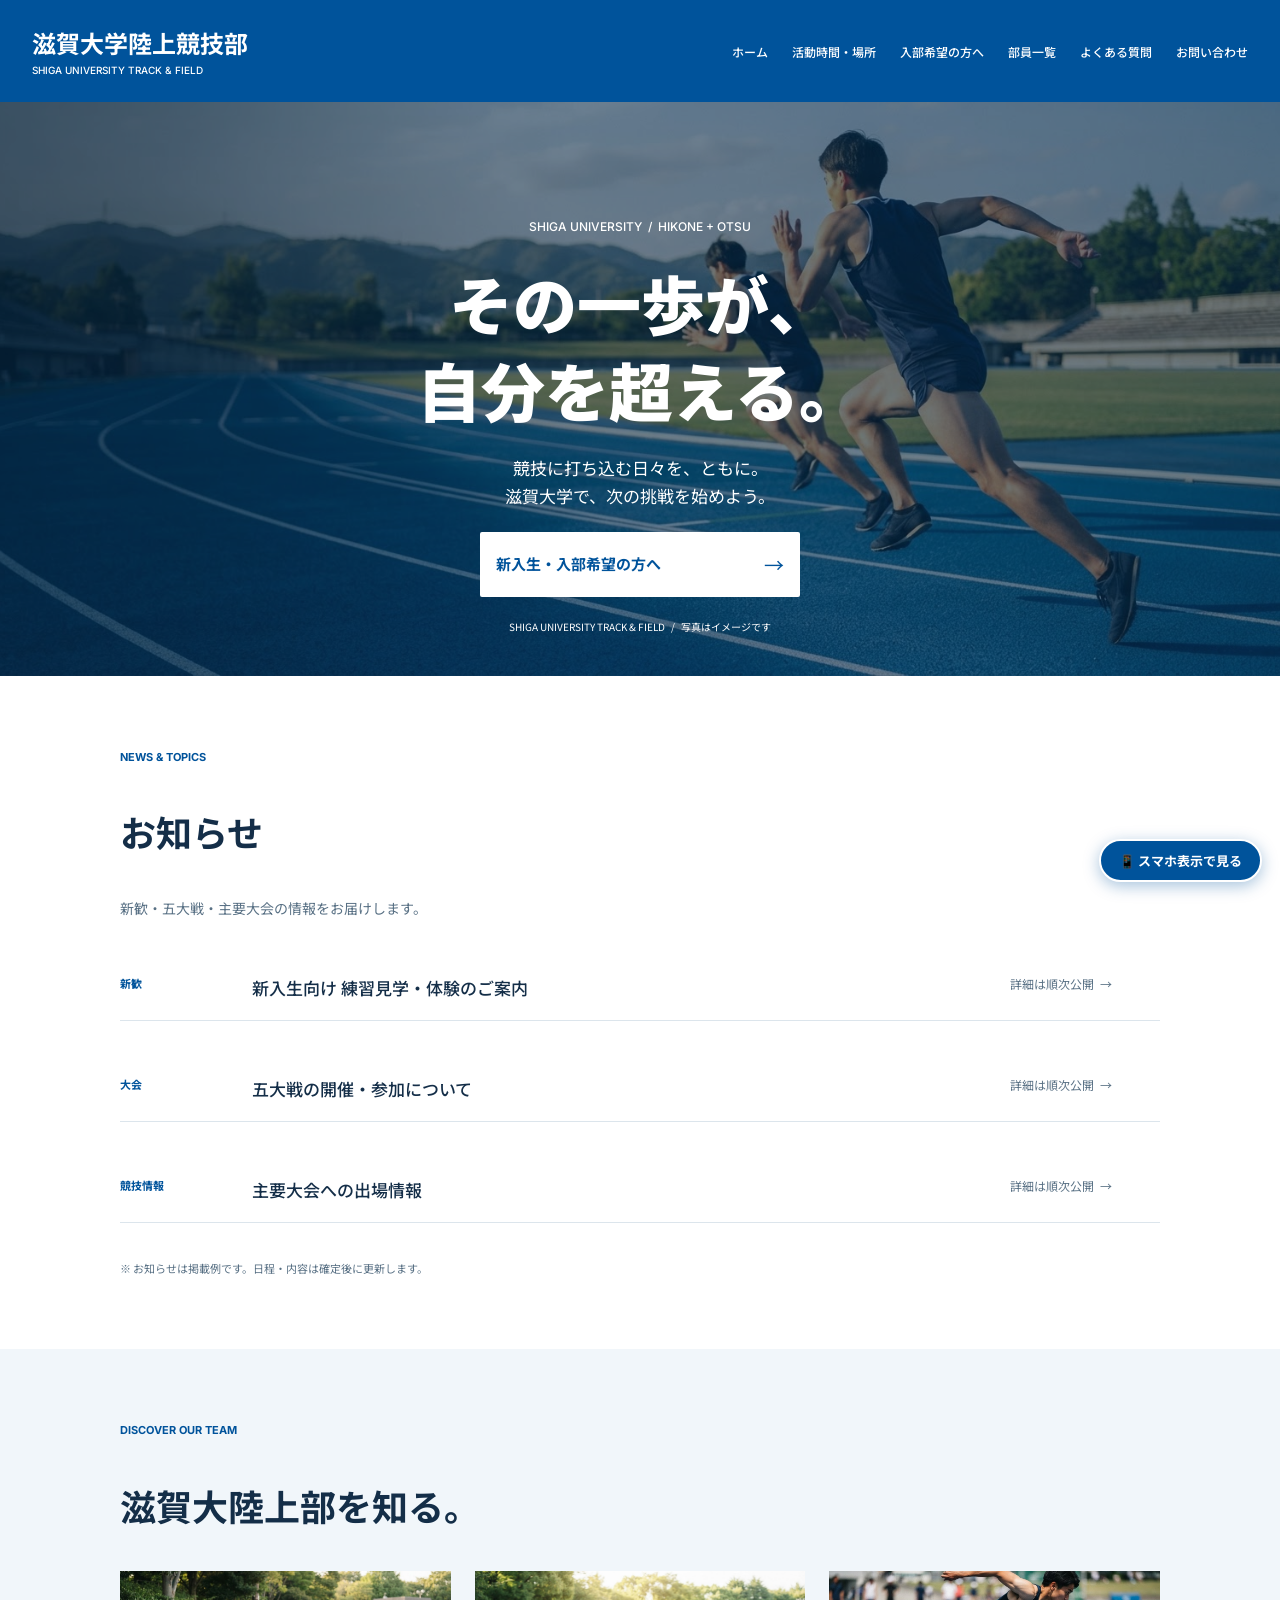
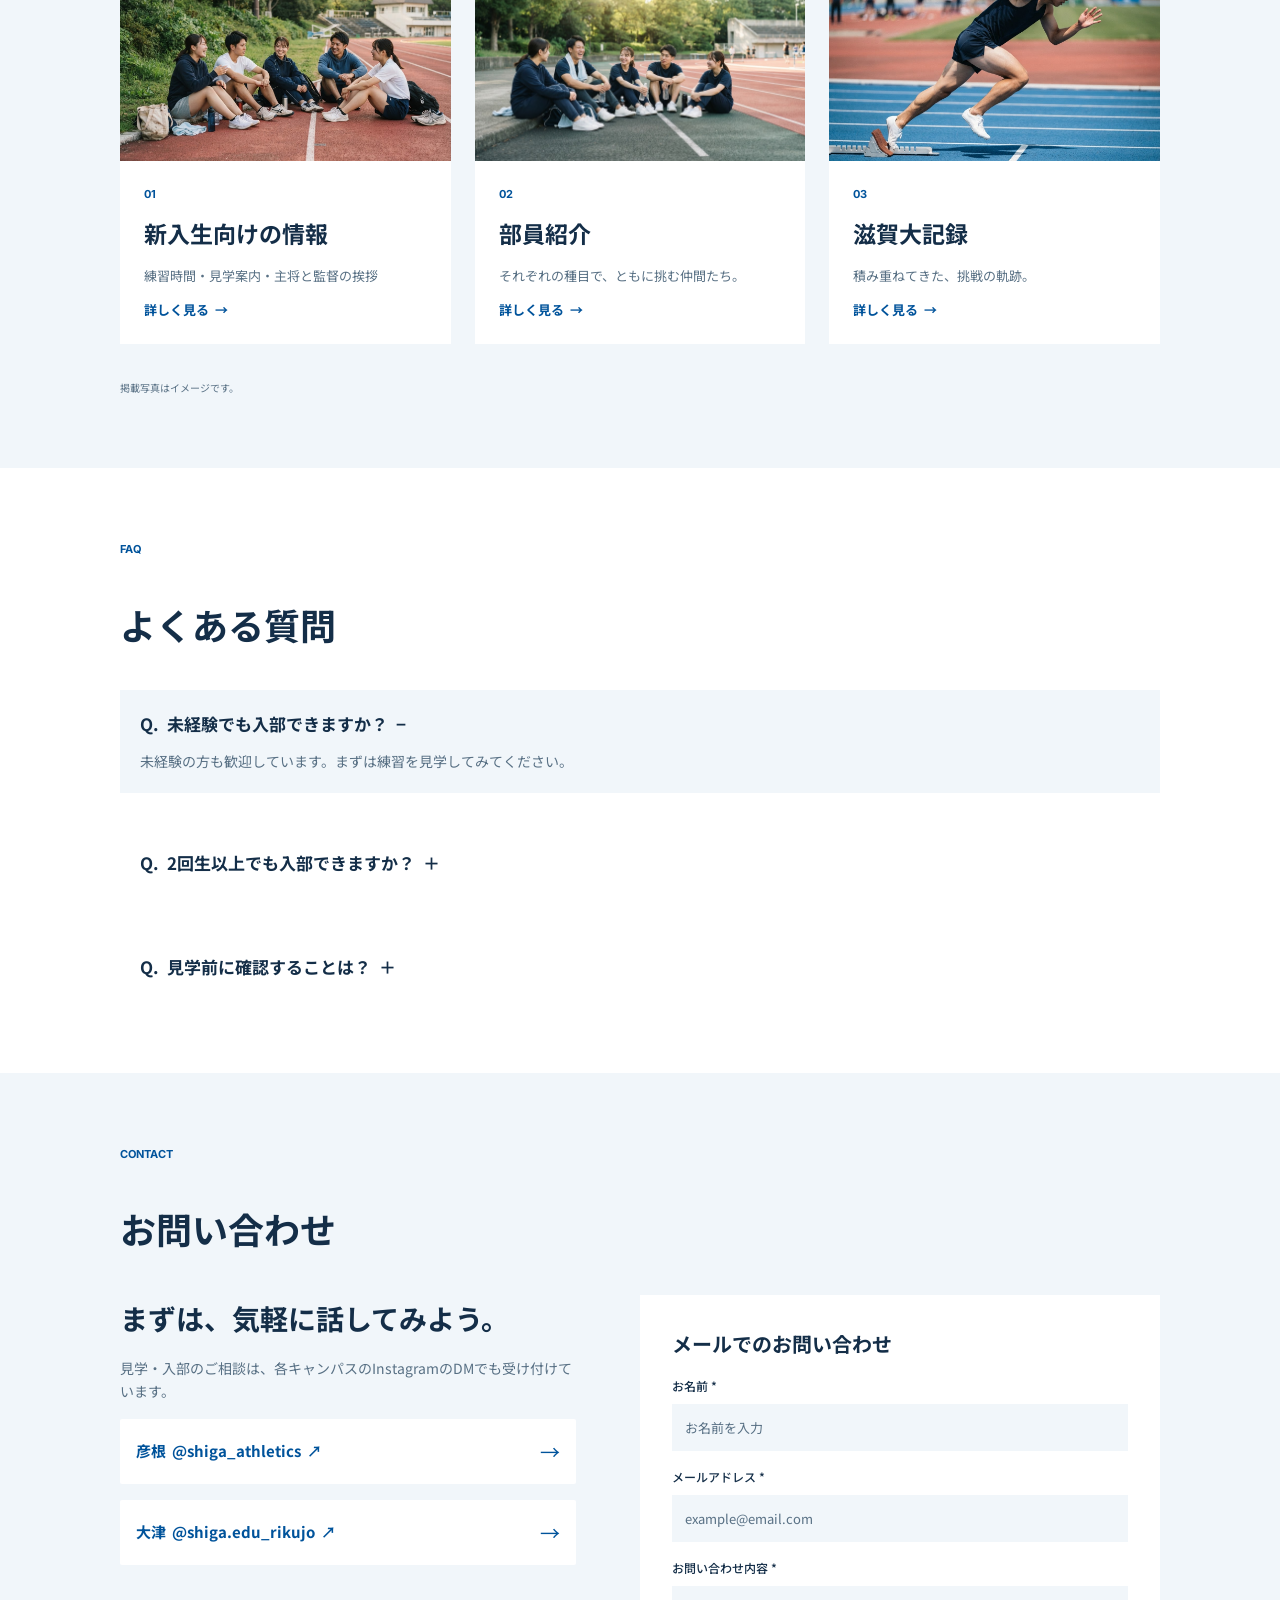
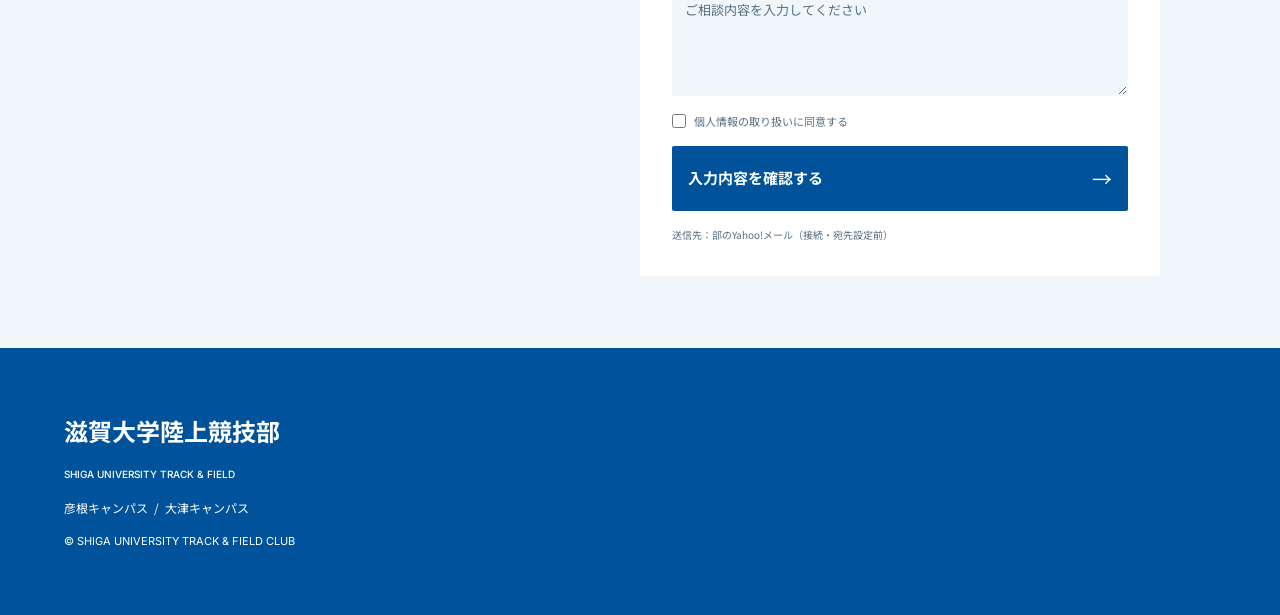
==== index.html @ d7182ad7 "feat: 滋賀大学陸上競技部 Webサイト初期構築・Figmaトップページ実装" ====
<!DOCTYPE html>
<html lang="ja">
<head>
  <meta charset="UTF-8" />
  <meta name="viewport" content="width=device-width, initial-scale=1.0" />
  <title>滋賀大学陸上競技部｜SHIGA UNIVERSITY TRACK &amp; FIELD</title>
  <meta name="description" content="滋賀大学陸上競技部（彦根キャンパス・大津キャンパス）の公式ウェブサイトです。お知らせ、新入生向けの情報、部員紹介、滋賀大記録、よくある質問、お問い合わせを掲載しています。" />
  <link rel="stylesheet" href="style.css" />
</head>
<body>
  <div class="page-wrapper">

    <!-- ==================== Header (19:3 PC / 19:25 SP) ==================== -->
    <header class="site-header" data-node-id="19:3">
      <div class="header-inner">
        <a href="index.html" class="home-link" data-node-id="19:4">
          <span class="home-link-jp" data-node-id="19:5">滋賀大学陸上競技部</span>
          <span class="home-link-en" data-node-id="19:6">SHIGA UNIVERSITY TRACK &amp; FIELD</span>
        </a>

        <!-- スマホ用メニューボタン (19:29) -->
        <button type="button" id="menu-btn" class="menu-btn" aria-expanded="false" aria-label="メニューを開閉">
          <span class="menu-btn-icon" id="menu-btn-icon">☰</span>
          <span class="menu-btn-label">MENU</span>
        </button>

        <!-- ナビゲーション (19:7) -->
        <nav id="header-nav" class="header-nav" data-node-id="19:7">
          <a href="index.html" data-node-id="19:8">ホーム</a>
          <a href="recruit.html#schedule" data-node-id="19:9">活動時間・場所</a>
          <a href="recruit.html" data-node-id="19:10">入部希望の方へ</a>
          <a href="members.html" data-node-id="19:11">部員一覧</a>
          <a href="#faq" data-node-id="19:12">よくある質問</a>
          <a href="#contact" data-node-id="19:13">お問い合わせ</a>
        </nav>
      </div>
    </header>

    <main>
      <!-- ==================== Hero (19:14 PC / 19:32 SP) ==================== -->
      <section class="hero-section" data-node-id="19:14">
        <div class="hero-bg" aria-hidden="true">
          <picture>
            <source media="(max-width: 768px)" srcset="assets/hero-sp.png" />
            <img src="assets/hero-pc.png" alt="" />
          </picture>
          <div class="hero-bg-overlay"></div>
        </div>

        <p class="hero-eyebrow" data-node-id="19:154">SHIGA UNIVERSITY  /  HIKONE + OTSU</p>

        <h1 class="hero-heading" data-node-id="19:155">
          <p>その一歩が、</p>
          <p>自分を超える。</p>
        </h1>

        <div class="hero-lead" data-node-id="19:156">
          <p>競技に打ち込む日々を、ともに。</p>
          <p>滋賀大学で、次の挑戦を始めよう。</p>
        </div>

        <a href="recruit.html" class="hero-cta" data-node-id="19:157">
          <span class="hero-cta-label" data-node-id="19:158">新入生・入部希望の方へ</span>
          <span class="hero-cta-arrow" data-node-id="19:159">→</span>
        </a>

        <p class="hero-note" data-node-id="19:160">SHIGA UNIVERSITY TRACK &amp; FIELD   /   写真はイメージです</p>
      </section>

      <!-- ==================== News (19:15 PC / 19:33 SP) ==================== -->
      <section id="news" class="top-section top-section--white" data-node-id="19:15">
        <p class="section-eyebrow" data-node-id="19:161">NEWS &amp; TOPICS</p>
        <h2 class="section-heading" data-node-id="19:162">お知らせ</h2>
        <p class="section-sublead" data-node-id="19:163">新歓・五大戦・主要大会の情報をお届けします。</p>

        <div id="top-news-list" class="news-list">
          <a href="recruit.html" class="news-row" data-node-id="19:164">
            <span class="news-cat" data-node-id="19:165">新歓</span>
            <span class="news-title" data-node-id="19:166">新入生向け 練習見学・体験のご案内</span>
            <span class="news-status" data-node-id="19:167">詳細は順次公開  →</span>
          </a>

          <a href="recruit.html" class="news-row" data-node-id="19:168">
            <span class="news-cat" data-node-id="19:169">大会</span>
            <span class="news-title" data-node-id="19:170">五大戦の開催・参加について</span>
            <span class="news-status" data-node-id="19:171">詳細は順次公開  →</span>
          </a>

          <a href="records.html" class="news-row" data-node-id="19:172">
            <span class="news-cat" data-node-id="19:173">競技情報</span>
            <span class="news-title" data-node-id="19:174">主要大会への出場情報</span>
            <span class="news-status" data-node-id="19:175">詳細は順次公開  →</span>
          </a>
        </div>

        <p class="news-footnote" data-node-id="19:176">※ お知らせは掲載例です。日程・内容は確定後に更新します。</p>
      </section>

      <!-- ==================== Explore (19:16 PC / 19:34 SP) ==================== -->
      <section id="explore" class="top-section top-section--pale" data-node-id="19:16">
        <p class="section-eyebrow" data-node-id="19:177">DISCOVER OUR TEAM</p>
        <h2 class="section-heading" data-node-id="19:178">滋賀大陸上部を知る。</h2>

        <div class="explore-grid" data-node-id="19:179">
          <!-- 01 新入生向けの情報 -->
          <a href="recruit.html" class="explore-card" data-node-id="19:180">
            <div class="explore-card-img-wrap" data-node-id="19:181">
              <img src="assets/explore-01.png" alt="新入生向けの情報（イメージ）" />
            </div>
            <div class="explore-card-body" data-node-id="19:182">
              <span class="explore-card-num" data-node-id="19:183">01</span>
              <h3 class="explore-card-title" data-node-id="19:184">新入生向けの情報</h3>
              <p class="explore-card-desc" data-node-id="19:185">練習時間・見学案内・主将と監督の挨拶</p>
              <span class="explore-card-link" data-node-id="19:186">詳しく見る  →</span>
            </div>
          </a>

          <!-- 02 部員紹介 -->
          <a href="members.html" class="explore-card" data-node-id="19:187">
            <div class="explore-card-img-wrap" data-node-id="19:188">
              <img src="assets/explore-02.png" alt="部員紹介（イメージ）" />
            </div>
            <div class="explore-card-body" data-node-id="19:189">
              <span class="explore-card-num" data-node-id="19:190">02</span>
              <h3 class="explore-card-title" data-node-id="19:191">部員紹介</h3>
              <p class="explore-card-desc" data-node-id="19:192">それぞれの種目で、ともに挑む仲間たち。</p>
              <span class="explore-card-link" data-node-id="19:193">詳しく見る  →</span>
            </div>
          </a>

          <!-- 03 滋賀大記録 -->
          <a href="records.html" class="explore-card" data-node-id="19:194">
            <div class="explore-card-img-wrap" data-node-id="19:195">
              <img src="assets/explore-03.png" alt="滋賀大記録（イメージ）" />
            </div>
            <div class="explore-card-body" data-node-id="19:196">
              <span class="explore-card-num" data-node-id="19:197">03</span>
              <h3 class="explore-card-title" data-node-id="19:198">滋賀大記録</h3>
              <p class="explore-card-desc" data-node-id="19:199">積み重ねてきた、挑戦の軌跡。</p>
              <span class="explore-card-link" data-node-id="19:200">詳しく見る  →</span>
            </div>
          </a>
        </div>

        <p class="explore-footnote" data-node-id="19:201">掲載写真はイメージです。</p>
      </section>

      <!-- ==================== FAQ (19:17 PC / 19:35 SP) ==================== -->
      <section id="faq" class="top-section top-section--white" data-node-id="19:17">
        <p class="section-eyebrow" data-node-id="19:202">FAQ</p>
        <h2 class="section-heading" data-node-id="19:203">よくある質問</h2>

        <div class="faq-stack">
          <!-- 質問 1（初期状態：開） -->
          <div class="faq-box is-open" data-faq-box data-node-id="19:204">
            <button type="button" class="faq-trigger" aria-expanded="true" data-faq-question="Q.  未経験でも入部できますか？" data-node-id="19:205">Q.  未経験でも入部できますか？  −</button>
            <p class="faq-answer" data-node-id="19:206">未経験の方も歓迎しています。まずは練習を見学してみてください。</p>
          </div>

          <!-- 質問 2（初期状態：閉） -->
          <div class="faq-box" data-faq-box data-node-id="19:207">
            <button type="button" class="faq-trigger" aria-expanded="false" data-faq-question="Q.  2回生以上でも入部できますか？" data-node-id="19:208">Q.  2回生以上でも入部できますか？  ＋</button>
            <p class="faq-answer">2回生以上の方も歓迎しています。学年を問わず、いつでも見学・入部のご相談を受け付けています。</p>
          </div>

          <!-- 質問 3（初期状態：閉） -->
          <div class="faq-box" data-faq-box data-node-id="19:209">
            <button type="button" class="faq-trigger" aria-expanded="false" data-faq-question="Q.  見学前に確認することは？" data-node-id="19:210">Q.  見学前に確認することは？  ＋</button>
            <p class="faq-answer">新入生向けの情報ページで各キャンパスの練習時間・場所をご確認のうえ、InstagramのDMまたは下記フォームからお気軽にご連絡ください。</p>
          </div>
        </div>
      </section>

      <!-- ==================== Contact (19:18 PC / 19:36 SP) ==================== -->
      <section id="contact" class="top-section top-section--pale" data-node-id="19:18">
        <p class="section-eyebrow" data-node-id="19:211">CONTACT</p>
        <h2 class="section-heading" data-node-id="19:212">お問い合わせ</h2>

        <div class="contact-columns" data-node-id="19:213">
          <!-- 左カラム：Instagramから相談 (19:214) -->
          <div class="contact-insta-col" data-node-id="19:214">
            <h3 class="contact-insta-title" data-node-id="19:215">まずは、気軽に話してみよう。</h3>
            <p class="contact-insta-desc" data-node-id="19:216">見学・入部のご相談は、各キャンパスのInstagramのDMでも受け付けています。</p>

            <a href="https://www.instagram.com/shiga_athletics/" target="_blank" rel="noopener noreferrer" class="insta-link-btn" data-node-id="19:217">
              <span class="insta-link-text" data-node-id="19:218">彦根  @shiga_athletics  ↗</span>
              <span class="insta-link-arrow" data-node-id="19:219">→</span>
            </a>

            <a href="https://www.instagram.com/shiga.edu_rikujo/" target="_blank" rel="noopener noreferrer" class="insta-link-btn" data-node-id="19:220">
              <span class="insta-link-text" data-node-id="19:221">大津  @shiga.edu_rikujo  ↗</span>
              <span class="insta-link-arrow" data-node-id="19:222">→</span>
            </a>
          </div>

          <!-- 右カラム：メールフォーム (19:223) -->
          <div class="contact-form-col" data-node-id="19:223">
            <h3 class="contact-form-title" data-node-id="19:224">メールでのお問い合わせ</h3>

            <!-- ① 入力フォーム画面 -->
            <form id="contact-form" class="contact-form" novalidate>
              <div class="form-field" data-node-id="19:225">
                <label for="contact-name" class="form-label" data-node-id="19:226">お名前 *</label>
                <input
                  type="text"
                  id="contact-name"
                  name="name"
                  class="form-input"
                  placeholder="お名前を入力"
                  required
                  data-node-id="19:227"
                />
                <span id="err-name" class="field-error">お名前を入力してください。</span>
              </div>

              <div class="form-field" data-node-id="19:229">
                <label for="contact-email" class="form-label" data-node-id="19:230">メールアドレス *</label>
                <input
                  type="email"
                  id="contact-email"
                  name="email"
                  class="form-input"
                  placeholder="example@email.com"
                  required
                  data-node-id="19:231"
                />
                <span id="err-email" class="field-error">有効なメールアドレスを入力してください。</span>
              </div>

              <div class="form-field" data-node-id="19:233">
                <label for="contact-message" class="form-label" data-node-id="19:234">お問い合わせ内容 *</label>
                <textarea
                  id="contact-message"
                  name="message"
                  class="form-textarea"
                  placeholder="ご相談内容を入力してください"
                  required
                  data-node-id="19:235"
                ></textarea>
                <span id="err-message" class="field-error">お問い合わせ内容を入力してください。</span>
              </div>

              <div class="form-field">
                <label class="consent-label" data-node-id="19:237">
                  <input type="checkbox" id="contact-consent" required />
                  <span>個人情報の取り扱いに同意する</span>
                </label>
                <span id="err-consent" class="field-error">送信には個人情報の取り扱いへの同意が必要です。</span>
              </div>

              <button type="submit" class="form-submit-btn" data-node-id="19:238">
                <span class="form-submit-label" data-node-id="19:239">入力内容を確認する</span>
                <span class="form-submit-arrow" data-node-id="19:240">→</span>
              </button>

              <p class="form-dest-note" data-node-id="19:241">送信先：部のYahoo!メール（接続・宛先設定前）</p>
            </form>

            <!-- ② 入力内容の確認画面 -->
            <div id="form-confirm-view" class="form-confirm-view" aria-live="polite">
              <p style="font-size: 13px; color: var(--text-muted);">以下の内容で送信します。よろしければ「送信する」を押してください。</p>
              <div class="confirm-box">
                <div class="confirm-item">
                  <strong>お名前</strong>
                  <span id="confirm-name-val"></span>
                </div>
                <div class="confirm-item">
                  <strong>メールアドレス</strong>
                  <span id="confirm-email-val"></span>
                </div>
                <div class="confirm-item">
                  <strong>お問い合わせ内容</strong>
                  <span id="confirm-message-val" style="white-space: pre-wrap;"></span>
                </div>
              </div>
              <div class="confirm-actions">
                <button type="button" id="btn-back-edit" class="btn-secondary">修正する</button>
                <button type="button" id="btn-send-final" class="form-submit-btn" style="flex: 1;">
                  <span class="form-submit-label">送信する</span>
                  <span class="form-submit-arrow">→</span>
                </button>
              </div>
              <p class="form-dest-note">送信先：部のYahoo!メール（接続・宛先設定前）</p>
            </div>

            <!-- ③ 送信完了・失敗表示画面 -->
            <div id="form-result-view" class="form-result-view" aria-live="polite">
              <div id="form-result-banner" class="status-banner"></div>
              <button type="button" id="btn-reset-form" class="btn-secondary">新しいお問い合わせを入力する</button>
            </div>
          </div>
        </div>
      </section>
    </main>

    <!-- ==================== Footer (19:19 PC / 19:37 SP) ==================== -->
    <footer class="site-footer" data-node-id="19:19">
      <div class="footer-inner">
        <p class="footer-title-jp" data-node-id="19:20">滋賀大学陸上競技部</p>
        <p class="footer-title-en" data-node-id="19:21">SHIGA UNIVERSITY TRACK &amp; FIELD</p>
        <p class="footer-campus" data-node-id="19:22">彦根キャンパス  /  大津キャンパス</p>
        <p class="footer-copy" data-node-id="19:23">© SHIGA UNIVERSITY TRACK &amp; FIELD CLUB</p>
      </div>
    </footer>

  </div>

  <!-- ==================== スマホ表示プレビュー確認ボタン ==================== -->
  <button id="mobile-preview-btn" class="mobile-preview-fab" title="スマホ版（390px幅）での見え方を確認します">
    📱 スマホ表示で見る
  </button>
  <div id="mobile-preview-modal" class="mobile-preview-modal" aria-hidden="true">
    <div class="mobile-preview-toolbar">
      <span>📱 スマホ版プレビュー（390px幅）</span>
      <button id="mobile-preview-close" class="mobile-preview-close">✕ PC表示に戻る</button>
    </div>
    <div class="mobile-device-frame">
      <iframe id="mobile-preview-iframe" title="スマホ表示プレビュー"></iframe>
    </div>
  </div>

  <script src="data.js"></script>
  <script src="app.js"></script>
</body>
</html>
---- style.css ----
/* ==========================================================================
   滋賀大学陸上競技部 ウェブサイト スタイルシート (style.css)
   Figmaデザイン (19:2 新提案｜トップ｜PC / 19:24 新提案｜トップ｜スマホ) 準拠
   ========================================================================== */

@import url('https://fonts.googleapis.com/css2?family=Inter:wght@400;500;700&family=Noto+Sans+JP:wght@400;500;700;900&display=swap');

:root {
  --brand-blue: #00539b;
  --brand-blue-hover: #00437f;
  --hero-overlay: rgba(6, 43, 79, 0.58);
  --text-dark: #142e48;
  --text-muted: #587084;
  --bg-pale: #f1f6fa;
  --border-light: #dce5ec;
  --white: #ffffff;
  --danger: #c53030;
  --danger-bg: #fff5f5;
  --success: #0f6b3d;
  --success-bg: #edfcf4;
}

*,
*::before,
*::after {
  box-sizing: border-box;
  margin: 0;
  padding: 0;
}

html {
  scroll-behavior: smooth;
  font-size: 16px;
}

body {
  font-family: 'Noto Sans JP', sans-serif;
  color: var(--text-dark);
  background-color: var(--white);
  line-height: 1.65;
  -webkit-font-smoothing: antialiased;
  overflow-x: hidden;
}

a {
  color: inherit;
  text-decoration: none;
}

button,
input,
textarea,
select {
  font-family: inherit;
}

.font-inter {
  font-family: 'Inter', 'Noto Sans JP', sans-serif;
}

.page-wrapper {
  max-width: 1440px;
  margin: 0 auto;
  background-color: var(--white);
  min-height: 100vh;
  display: flex;
  flex-direction: column;
}

main {
  flex: 1;
}

/* ==========================================================================
   Header (19:3 PC / 19:25 SP)
   ========================================================================== */
.site-header {
  background-color: var(--brand-blue);
  color: var(--white);
  width: 100%;
  position: sticky;
  top: 0;
  z-index: 200;
}

.header-inner {
  max-width: 1440px;
  margin: 0 auto;
  display: flex;
  align-items: center;
  justify-content: space-between;
  gap: 40px;
  padding: 24px 32px;
  line-height: 1.6;
}

.home-link {
  display: flex;
  flex-direction: column;
  align-items: flex-start;
  flex: 1 0 0;
  min-width: 0;
  color: var(--white);
  transition: opacity 0.2s;
}

.home-link:hover {
  opacity: 0.9;
}

.home-link-jp {
  font-family: 'Noto Sans JP', sans-serif;
  font-weight: 700;
  font-size: 24px;
  line-height: 1.6;
}

.home-link-en {
  font-family: 'Inter', sans-serif;
  font-weight: 500;
  font-size: 10px;
  line-height: 1.6;
}

.header-nav {
  display: flex;
  align-items: center;
  gap: 24px;
  flex-shrink: 0;
  white-space: nowrap;
}

.header-nav a {
  font-family: 'Noto Sans JP', sans-serif;
  font-weight: 500;
  font-size: 12px;
  line-height: 1.6;
  color: var(--white);
  transition: opacity 0.2s;
}

.header-nav a:hover {
  opacity: 0.8;
}

/* スマホ用メニューボタン (19:29) */
.menu-btn {
  display: none;
  background: var(--brand-blue);
  border: none;
  color: var(--white);
  width: 44px;
  height: 44px;
  flex-direction: column;
  align-items: flex-start;
  justify-content: center;
  gap: 3px;
  cursor: pointer;
  padding: 0;
  flex-shrink: 0;
}

.menu-btn-icon {
  font-family: 'Noto Sans JP', sans-serif;
  font-weight: 500;
  font-size: 24px;
  line-height: 1;
  width: 100%;
  text-align: center;
}

.menu-btn-label {
  font-family: 'Inter', sans-serif;
  font-weight: 700;
  font-size: 7px;
  line-height: 1.2;
  width: 100%;
  text-align: center;
}

/* ==========================================================================
   Hero (19:14 PC / 19:32 SP)
   ========================================================================== */
.hero-section {
  position: relative;
  width: 100%;
  display: flex;
  flex-direction: column;
  align-items: center;
  gap: 22px;
  padding: 115px 120px 40px;
  overflow: hidden;
  text-align: center;
  color: var(--white);
}

.hero-bg {
  position: absolute;
  inset: 0;
  pointer-events: none;
  z-index: 0;
}

.hero-bg picture,
.hero-bg img {
  width: 100%;
  height: 100%;
  object-fit: cover;
  display: block;
}

.hero-bg-overlay {
  position: absolute;
  inset: 0;
  background-color: var(--hero-overlay);
}

.hero-eyebrow {
  position: relative;
  z-index: 1;
  font-family: 'Inter', sans-serif;
  font-weight: 500;
  font-size: 12px;
  line-height: 1.65;
  white-space: pre-wrap;
}

.hero-heading {
  position: relative;
  z-index: 1;
  font-family: 'Noto Sans JP', sans-serif;
  font-weight: 900;
  font-size: 64px;
  line-height: 1.35;
}

.hero-heading p {
  line-height: 1.35;
}

.hero-lead {
  position: relative;
  z-index: 1;
  font-family: 'Noto Sans JP', sans-serif;
  font-weight: 400;
  font-size: 17px;
  line-height: 1.65;
}

.hero-lead p {
  line-height: 1.65;
}

.hero-cta {
  position: relative;
  z-index: 1;
  background-color: var(--white);
  color: var(--brand-blue);
  width: 320px;
  max-width: 100%;
  padding: 16px;
  border-radius: 2px;
  display: flex;
  align-items: center;
  gap: 12px;
  text-align: left;
  transition: transform 0.15s, background-color 0.15s;
}

.hero-cta:hover {
  background-color: var(--bg-pale);
  transform: translateY(-1px);
}

.hero-cta-label {
  flex: 1 0 0;
  font-family: 'Noto Sans JP', sans-serif;
  font-weight: 700;
  font-size: 15px;
  line-height: 1.65;
}

.hero-cta-arrow {
  font-family: 'Noto Sans JP', sans-serif;
  font-weight: 400;
  font-size: 20px;
  line-height: 1.65;
  flex-shrink: 0;
}

.hero-note {
  position: relative;
  z-index: 1;
  font-family: 'Noto Sans JP', sans-serif;
  font-weight: 400;
  font-size: 10px;
  line-height: 1.65;
  white-space: pre-wrap;
}

/* ==========================================================================
   Section Common Layout (News / Explore / FAQ / Contact)
   ========================================================================== */
.top-section {
  width: 100%;
  padding: 72px 120px;
  display: flex;
  flex-direction: column;
  align-items: flex-start;
  gap: 36px;
}

.top-section--white {
  background-color: var(--white);
}

.top-section--pale {
  background-color: var(--bg-pale);
}

.section-eyebrow {
  font-family: 'Inter', sans-serif;
  font-weight: 700;
  font-size: 11px;
  line-height: 1.65;
  color: var(--brand-blue);
  width: 100%;
}

.section-heading {
  font-family: 'Noto Sans JP', sans-serif;
  font-weight: 700;
  font-size: 36px;
  line-height: 1.65;
  color: var(--text-dark);
  width: 100%;
}

.section-sublead {
  font-family: 'Noto Sans JP', sans-serif;
  font-weight: 400;
  font-size: 14px;
  line-height: 1.65;
  color: var(--text-muted);
  width: 100%;
}

/* ==========================================================================
   News Section (19:15 PC / 19:33 SP)
   ========================================================================== */
.news-list {
  width: 100%;
  display: flex;
  flex-direction: column;
  gap: 36px;
}

.news-row {
  width: 100%;
  background-color: var(--white);
  border-bottom: 1px solid var(--border-light);
  padding: 18px 0;
  display: flex;
  align-items: flex-start;
  gap: 32px;
  transition: opacity 0.15s;
}

.news-row:hover {
  opacity: 0.85;
}

.news-cat {
  font-family: 'Noto Sans JP', sans-serif;
  font-weight: 700;
  font-size: 11px;
  line-height: 1.65;
  color: var(--brand-blue);
  width: 100px;
  flex-shrink: 0;
}

.news-title {
  font-family: 'Noto Sans JP', sans-serif;
  font-weight: 500;
  font-size: 17px;
  line-height: 1.65;
  color: var(--text-dark);
  flex: 1 0 0;
  min-width: 0;
}

.news-status {
  font-family: 'Noto Sans JP', sans-serif;
  font-weight: 400;
  font-size: 12px;
  line-height: 1.65;
  color: var(--text-muted);
  width: 150px;
  flex-shrink: 0;
  white-space: pre-wrap;
}

.news-footnote {
  font-family: 'Noto Sans JP', sans-serif;
  font-weight: 400;
  font-size: 11px;
  line-height: 1.65;
  color: var(--text-muted);
  width: 100%;
}

/* ==========================================================================
   Explore Section (19:16 PC / 19:34 SP — 滋賀大陸上部を知る。)
   ========================================================================== */
.explore-grid {
  width: 100%;
  display: grid;
  grid-template-columns: repeat(3, 1fr);
  gap: 24px;
}

.explore-card {
  background-color: var(--white);
  display: flex;
  flex-direction: column;
  align-items: flex-start;
  overflow: hidden;
  transition: transform 0.2s, box-shadow 0.2s;
}

.explore-card:hover {
  transform: translateY(-3px);
  box-shadow: 0 8px 24px rgba(20, 46, 72, 0.08);
}

.explore-card-img-wrap {
  width: 100%;
  height: 190px;
  position: relative;
  overflow: hidden;
  flex-shrink: 0;
}

.explore-card-img-wrap img {
  width: 100%;
  height: 100%;
  object-fit: cover;
  display: block;
}

.explore-card-body {
  background-color: var(--white);
  padding: 24px;
  display: flex;
  flex-direction: column;
  align-items: flex-start;
  gap: 12px;
  width: 100%;
}

.explore-card-num {
  font-family: 'Inter', sans-serif;
  font-weight: 700;
  font-size: 11px;
  line-height: 1.65;
  color: var(--brand-blue);
}

.explore-card-title {
  font-family: 'Noto Sans JP', sans-serif;
  font-weight: 700;
  font-size: 23px;
  line-height: 1.65;
  color: var(--text-dark);
}

.explore-card-desc {
  font-family: 'Noto Sans JP', sans-serif;
  font-weight: 400;
  font-size: 13px;
  line-height: 1.65;
  color: var(--text-muted);
}

.explore-card-link {
  font-family: 'Noto Sans JP', sans-serif;
  font-weight: 700;
  font-size: 13px;
  line-height: 1.65;
  color: var(--brand-blue);
  white-space: pre-wrap;
}

.explore-footnote {
  font-family: 'Noto Sans JP', sans-serif;
  font-weight: 400;
  font-size: 10px;
  line-height: 1.65;
  color: var(--text-muted);
  width: 100%;
}

/* ==========================================================================
   FAQ Section (19:17 PC / 19:35 SP — よくある質問)
   ========================================================================== */
.faq-stack {
  width: 100%;
  display: flex;
  flex-direction: column;
  gap: 36px;
}

.faq-box {
  width: 100%;
  background-color: var(--white);
  padding: 20px;
  display: flex;
  flex-direction: column;
  align-items: flex-start;
  gap: 12px;
  transition: background-color 0.2s;
}

.faq-box.is-open {
  background-color: var(--bg-pale);
}

.faq-trigger {
  width: 100%;
  background: none;
  border: none;
  padding: 0;
  text-align: left;
  font-family: 'Noto Sans JP', sans-serif;
  font-weight: 700;
  font-size: 17px;
  line-height: 1.65;
  color: var(--text-dark);
  cursor: pointer;
  white-space: pre-wrap;
}

.faq-answer {
  display: none;
  font-family: 'Noto Sans JP', sans-serif;
  font-weight: 400;
  font-size: 14px;
  line-height: 1.65;
  color: var(--text-muted);
  width: 100%;
}

.faq-box.is-open .faq-answer {
  display: block;
}

/* ==========================================================================
   Contact Section (19:18 PC / 19:36 SP — お問い合わせ)
   ========================================================================== */
.contact-columns {
  width: 100%;
  display: flex;
  align-items: flex-start;
  gap: 64px;
}

.contact-insta-col {
  flex: 1 0 0;
  min-width: 0;
  display: flex;
  flex-direction: column;
  align-items: flex-start;
  gap: 16px;
}

.contact-insta-title {
  font-family: 'Noto Sans JP', sans-serif;
  font-weight: 700;
  font-size: 28px;
  line-height: 1.65;
  color: var(--text-dark);
}

.contact-insta-desc {
  font-family: 'Noto Sans JP', sans-serif;
  font-weight: 400;
  font-size: 14px;
  line-height: 1.65;
  color: var(--text-muted);
}

.insta-link-btn {
  width: 100%;
  background-color: var(--white);
  color: var(--brand-blue);
  padding: 16px;
  border-radius: 2px;
  display: flex;
  align-items: center;
  gap: 12px;
  transition: transform 0.15s, box-shadow 0.15s;
}

.insta-link-btn:hover {
  transform: translateY(-1px);
  box-shadow: 0 4px 12px rgba(0, 83, 155, 0.1);
}

.insta-link-text {
  flex: 1 0 0;
  font-family: 'Noto Sans JP', sans-serif;
  font-weight: 700;
  font-size: 15px;
  line-height: 1.65;
  white-space: pre-wrap;
}

.insta-link-arrow {
  font-family: 'Noto Sans JP', sans-serif;
  font-weight: 400;
  font-size: 20px;
  line-height: 1.65;
  flex-shrink: 0;
}

/* メールフォーム (19:223) */
.contact-form-col {
  flex: 1 0 0;
  min-width: 0;
  background-color: var(--white);
  padding: 32px;
  display: flex;
  flex-direction: column;
  align-items: flex-start;
  gap: 16px;
}

.contact-form-title {
  font-family: 'Noto Sans JP', sans-serif;
  font-weight: 700;
  font-size: 20px;
  line-height: 1.65;
  color: var(--text-dark);
}

.contact-form {
  width: 100%;
  display: flex;
  flex-direction: column;
  gap: 16px;
}

.form-field {
  width: 100%;
  display: flex;
  flex-direction: column;
  align-items: flex-start;
  gap: 8px;
}

.form-label {
  font-family: 'Noto Sans JP', sans-serif;
  font-weight: 500;
  font-size: 12px;
  line-height: 1.65;
  color: var(--text-dark);
}

.form-input,
.form-textarea {
  width: 100%;
  background-color: var(--bg-pale);
  border: 1px solid transparent;
  padding: 12px;
  font-family: 'Noto Sans JP', sans-serif;
  font-weight: 400;
  font-size: 13px;
  line-height: 1.65;
  color: var(--text-dark);
  transition: border-color 0.15s;
}

.form-input::placeholder,
.form-textarea::placeholder {
  color: var(--text-muted);
}

.form-input:focus,
.form-textarea:focus {
  outline: none;
  border-color: var(--brand-blue);
}

.form-input.has-error,
.form-textarea.has-error {
  border-color: var(--danger);
  background-color: var(--danger-bg);
}

.form-textarea {
  min-height: 110px;
  resize: vertical;
}

.field-error {
  display: none;
  font-size: 11px;
  color: var(--danger);
  font-weight: 500;
}

.field-error.visible {
  display: block;
}

.consent-label {
  display: flex;
  align-items: center;
  gap: 8px;
  font-family: 'Noto Sans JP', sans-serif;
  font-weight: 400;
  font-size: 11px;
  line-height: 1.65;
  color: var(--text-muted);
  cursor: pointer;
}

.consent-label input[type="checkbox"] {
  width: 14px;
  height: 14px;
  accent-color: var(--brand-blue);
  cursor: pointer;
}

.form-submit-btn {
  width: 100%;
  background-color: var(--brand-blue);
  color: var(--white);
  border: none;
  border-radius: 2px;
  padding: 16px;
  display: flex;
  align-items: center;
  gap: 12px;
  cursor: pointer;
  text-align: left;
  transition: background-color 0.15s;
}

.form-submit-btn:hover {
  background-color: var(--brand-blue-hover);
}

.form-submit-label {
  flex: 1 0 0;
  font-family: 'Noto Sans JP', sans-serif;
  font-weight: 700;
  font-size: 15px;
  line-height: 1.65;
}

.form-submit-arrow {
  font-family: 'Noto Sans JP', sans-serif;
  font-weight: 400;
  font-size: 20px;
  line-height: 1.65;
  flex-shrink: 0;
}

.form-dest-note {
  font-family: 'Noto Sans JP', sans-serif;
  font-weight: 400;
  font-size: 10px;
  line-height: 1.65;
  color: var(--text-muted);
}

/* 確認画面・完了画面・失敗画面 */
.form-confirm-view,
.form-result-view {
  display: none;
  width: 100%;
  flex-direction: column;
  gap: 16px;
}

.form-confirm-view.active,
.form-result-view.active {
  display: flex;
}

.confirm-box {
  background-color: var(--bg-pale);
  padding: 16px;
  display: flex;
  flex-direction: column;
  gap: 12px;
  font-size: 13px;
}

.confirm-item strong {
  display: block;
  font-size: 11px;
  color: var(--text-muted);
  margin-bottom: 2px;
}

.confirm-actions {
  display: flex;
  gap: 12px;
  width: 100%;
}

.btn-secondary {
  background-color: var(--bg-pale);
  color: var(--text-dark);
  border: 1px solid var(--border-light);
  border-radius: 2px;
  padding: 14px 18px;
  font-weight: 700;
  font-size: 13px;
  cursor: pointer;
}

.status-banner {
  padding: 16px;
  border-radius: 2px;
  font-size: 13px;
  line-height: 1.65;
}

.status-banner--success {
  background-color: var(--success-bg);
  color: var(--success);
  border: 1px solid #a7f3d0;
}

.status-banner--error {
  background-color: var(--danger-bg);
  color: var(--danger);
  border: 1px solid #feb2b2;
}

/* ==========================================================================
   Footer (19:19 PC / 19:37 SP)
   ========================================================================== */
.site-footer {
  background-color: var(--brand-blue);
  color: var(--white);
  width: 100%;
}

.footer-inner {
  max-width: 1440px;
  margin: 0 auto;
  padding: 64px;
  display: flex;
  flex-direction: column;
  align-items: flex-start;
  gap: 16px;
  line-height: 1.6;
}

.footer-title-jp {
  font-family: 'Noto Sans JP', sans-serif;
  font-weight: 700;
  font-size: 24px;
}

.footer-title-en {
  font-family: 'Inter', sans-serif;
  font-weight: 500;
  font-size: 10px;
}

.footer-campus {
  font-family: 'Noto Sans JP', sans-serif;
  font-weight: 400;
  font-size: 12px;
  white-space: pre-wrap;
}

.footer-copy {
  font-family: 'Inter', sans-serif;
  font-weight: 400;
  font-size: 11px;
}

/* ==========================================================================
   スマホ表示プレビュー機能（ワンクリック確認用）
   ========================================================================== */
.mobile-preview-fab {
  position: fixed;
  right: 18px;
  bottom: 18px;
  z-index: 900;
  background: var(--brand-blue);
  color: var(--white);
  border: 2px solid var(--white);
  border-radius: 999px;
  padding: 10px 18px;
  font-size: 13px;
  font-weight: 700;
  cursor: pointer;
  box-shadow: 0 4px 16px rgba(0, 83, 155, 0.35);
}

.mobile-preview-modal {
  display: none;
  position: fixed;
  inset: 0;
  z-index: 1000;
  background: rgba(20, 46, 72, 0.82);
  flex-direction: column;
  align-items: center;
  justify-content: center;
  padding: 16px;
}

.mobile-preview-modal.open {
  display: flex;
}

.mobile-preview-toolbar {
  display: flex;
  align-items: center;
  justify-content: space-between;
  width: 100%;
  max-width: 410px;
  color: var(--white);
  margin-bottom: 10px;
  font-size: 13px;
  font-weight: 700;
}

.mobile-preview-close {
  background: var(--white);
  color: var(--brand-blue);
  border: none;
  border-radius: 4px;
  padding: 6px 12px;
  font-weight: 700;
  cursor: pointer;
}

.mobile-device-frame {
  width: 390px;
  height: 84vh;
  max-height: 844px;
  background: var(--white);
  border: 10px solid #142e48;
  border-radius: 32px;
  overflow: hidden;
}

.mobile-device-frame iframe {
  width: 100%;
  height: 100%;
  border: none;
}

/* ==========================================================================
   中間の画面幅（タブレット・小型ノートPC: 769px〜1100px）への対応
   ========================================================================== */
@media (max-width: 1100px) {
  .hero-section,
  .top-section {
    padding-left: 48px;
    padding-right: 48px;
  }

  .hero-heading {
    font-size: 52px;
  }

  .contact-columns {
    gap: 36px;
  }

  .footer-inner {
    padding: 48px;
  }
}

/* ==========================================================================
   スマホ版（Figma 19:24 準拠：〜768px）
   ========================================================================== */
@media (max-width: 768px) {
  .header-inner {
    padding: 17px 20px;
    gap: 12px;
  }

  .home-link-jp {
    font-size: 19px;
  }

  .home-link-en {
    font-size: 8px;
  }

  .menu-btn {
    display: flex;
  }

  .header-nav {
    display: none;
    position: absolute;
    top: 100%;
    left: 0;
    right: 0;
    background-color: var(--brand-blue);
    border-top: 1px solid rgba(255, 255, 255, 0.2);
    flex-direction: column;
    align-items: stretch;
    gap: 0;
    padding: 8px 20px 16px;
    box-shadow: 0 8px 20px rgba(0, 0, 0, 0.2);
  }

  .header-nav.open {
    display: flex;
  }

  .header-nav a {
    font-size: 14px;
    padding: 12px 4px;
    border-bottom: 1px solid rgba(255, 255, 255, 0.12);
  }

  .header-nav a:last-child {
    border-bottom: none;
  }

  /* Hero SP (19:32) */
  .hero-section {
    padding: 110px 24px 36px;
    gap: 22px;
  }

  .hero-eyebrow {
    font-size: 10px;
  }

  .hero-heading {
    font-size: 40px;
  }

  .hero-lead {
    font-size: 14px;
  }

  .hero-cta {
    width: 290px;
  }

  .hero-cta-label {
    font-size: 14px;
  }

  .hero-note {
    font-size: 8px;
  }

  /* Sections SP */
  .top-section {
    padding: 48px 24px;
    gap: 24px;
  }

  .section-heading {
    font-size: 28px;
  }

  .section-sublead {
    font-size: 13px;
  }

  /* News SP (19:33) */
  .news-list {
    gap: 24px;
  }

  .news-row {
    flex-direction: column;
    gap: 8px;
    padding: 18px 0;
  }

  .news-cat,
  .news-status {
    width: 100%;
  }

  .news-title {
    font-size: 15px;
    width: 100%;
  }

  /* Explore SP (19:34) */
  .explore-grid {
    grid-template-columns: 1fr;
    gap: 24px;
  }

  .explore-card-img-wrap {
    height: 176px;
  }

  .explore-card-title {
    font-size: 21px;
  }

  /* FAQ SP (19:35) */
  .faq-stack {
    gap: 24px;
  }

  .faq-trigger {
    font-size: 14px;
  }

  .faq-answer {
    font-size: 13px;
  }

  /* Contact SP (19:36) */
  .contact-columns {
    flex-direction: column;
    gap: 32px;
  }

  .contact-insta-col,
  .contact-form-col {
    width: 100%;
  }

  .contact-insta-title {
    font-size: 24px;
  }

  .insta-link-text {
    font-size: 14px;
  }

  .contact-form-col {
    padding: 20px;
  }

  .form-submit-label {
    font-size: 14px;
  }

  /* Footer SP (19:37) */
  .footer-inner {
    padding: 24px;
    gap: 16px;
  }

  .footer-title-jp {
    font-size: 18px;
  }

  .footer-copy {
    font-size: 9px;
  }
}
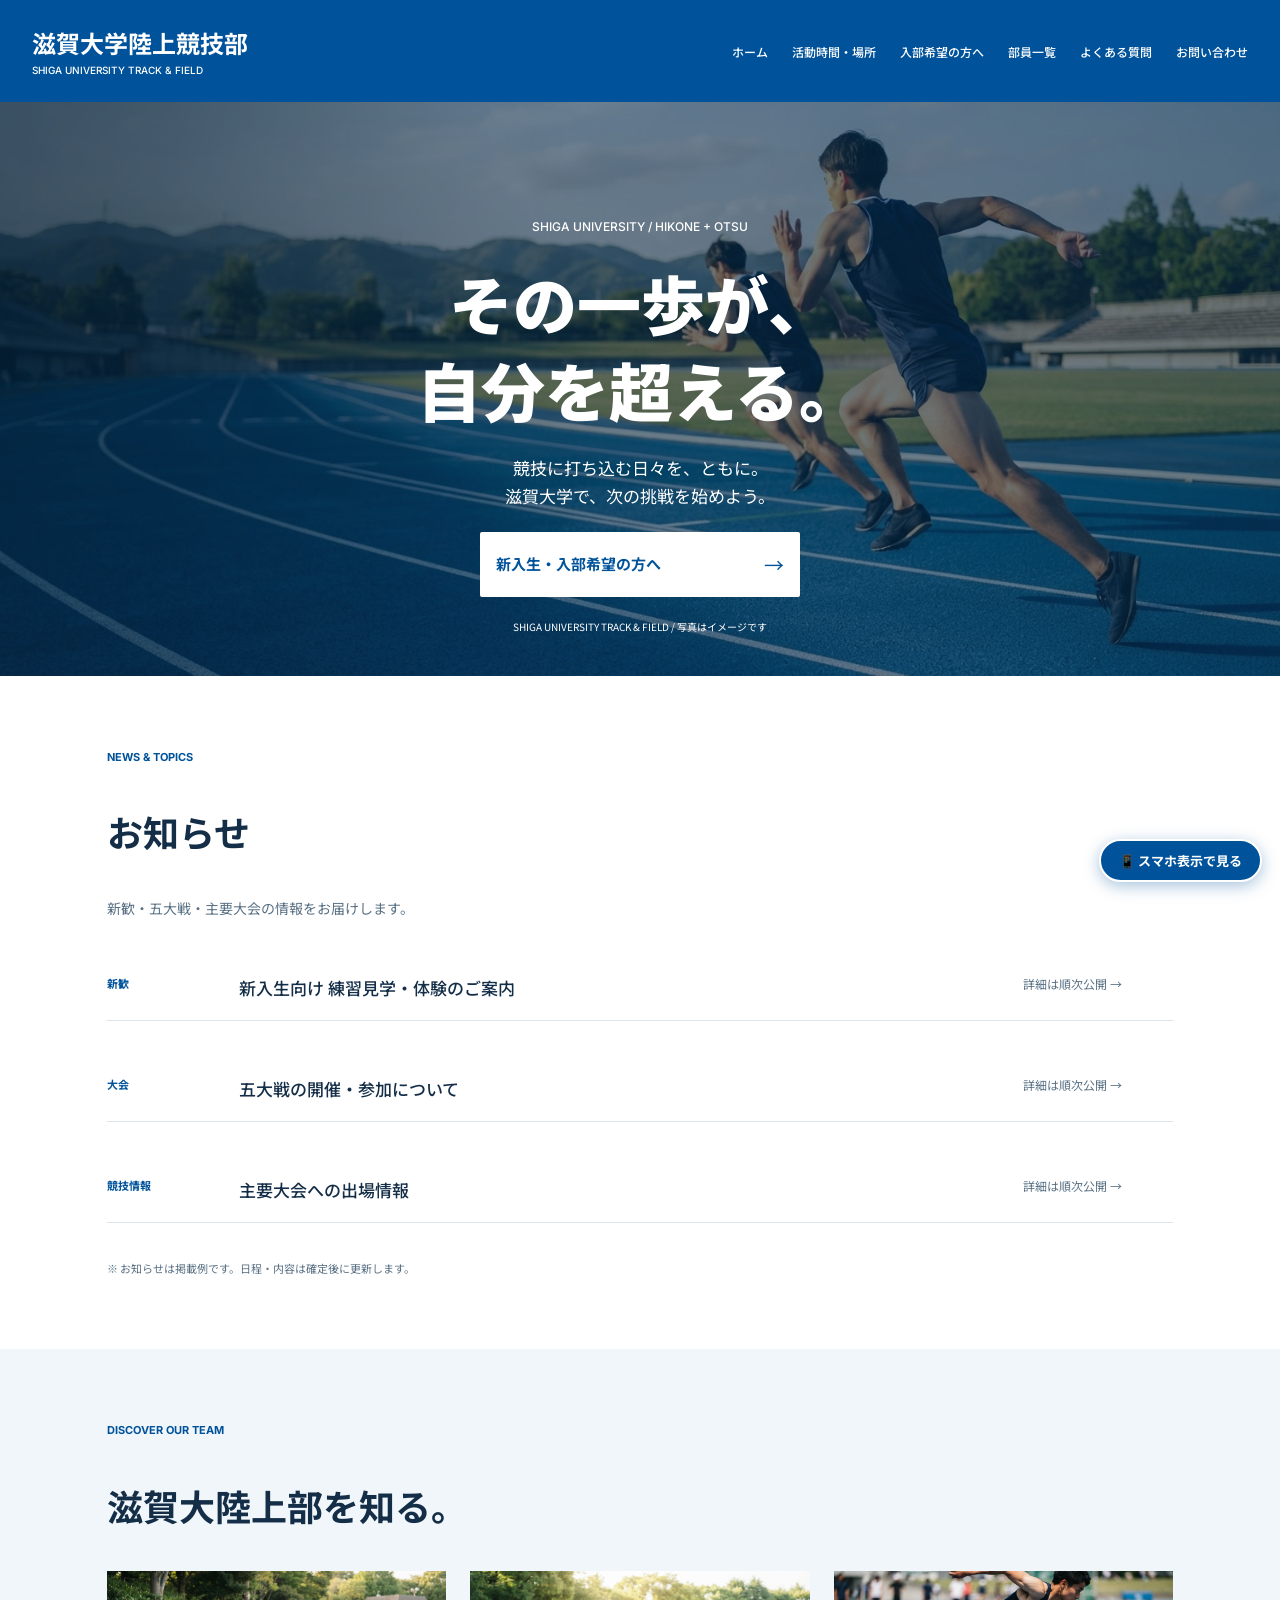
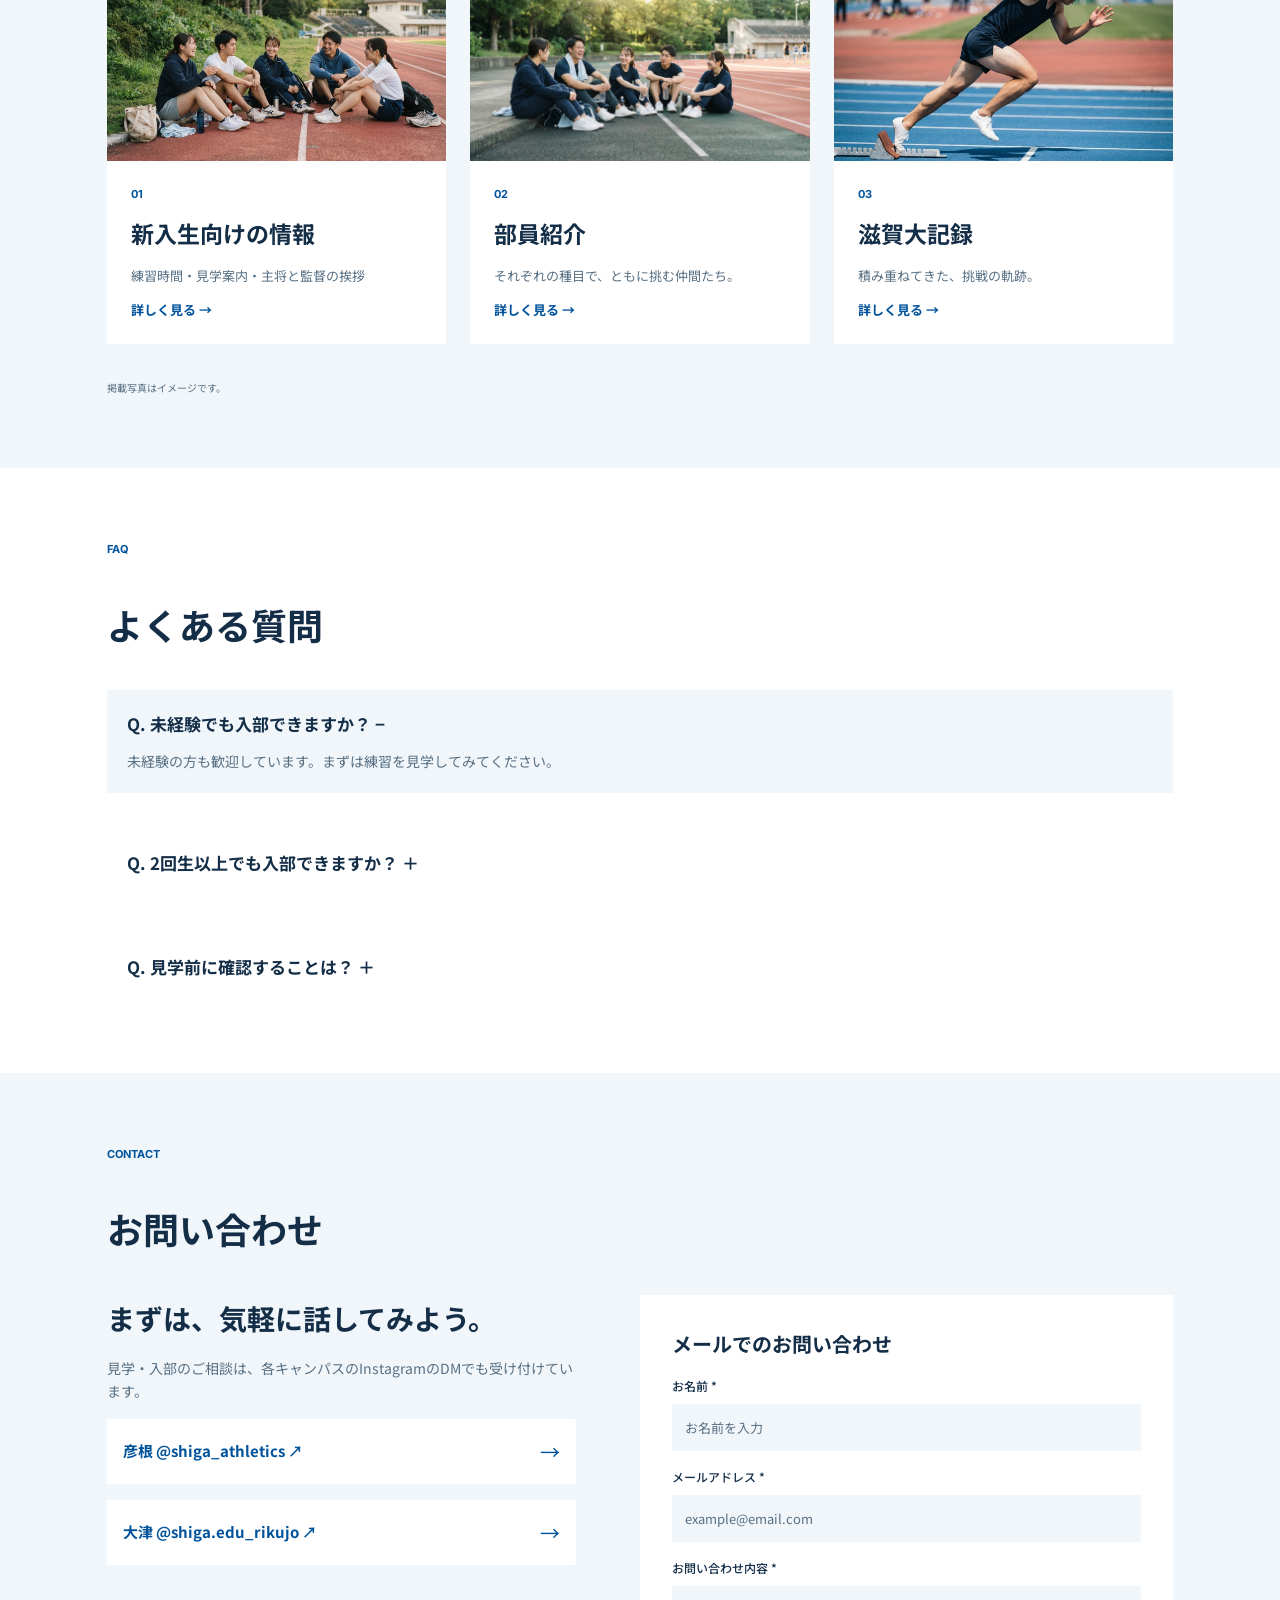
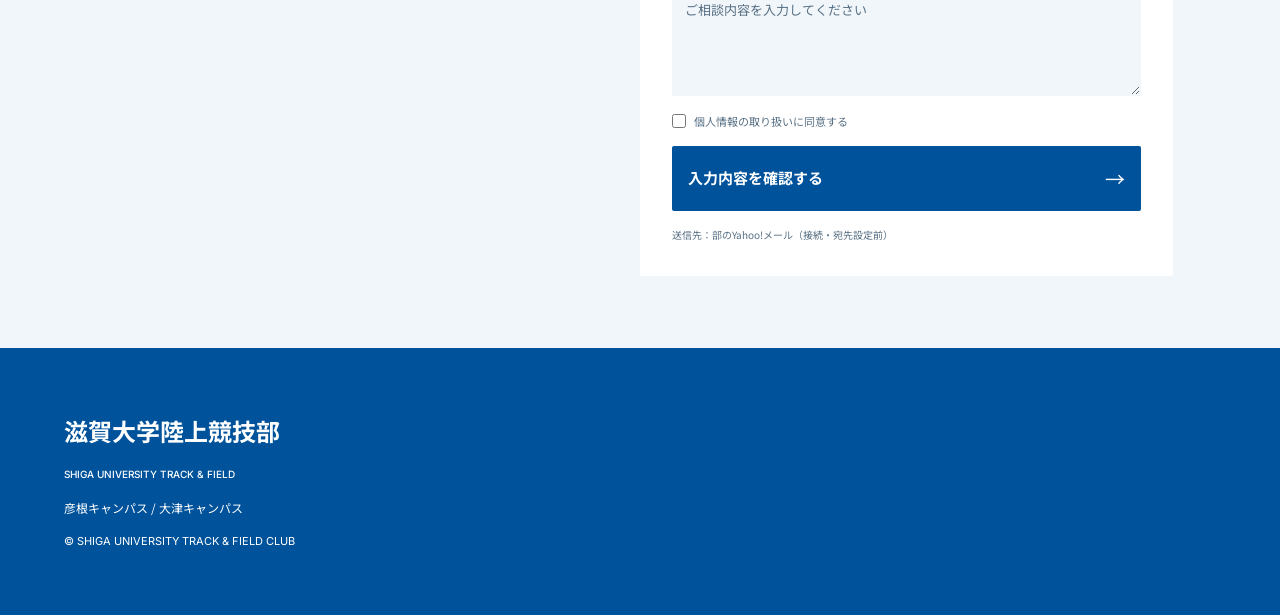
==== commit 8dd9307f: "feat: 全下層ページのFigmaデザイン反映とPC版横幅フルサイズ対応" ====
--- a/index.html
+++ b/index.html
@@ -1,12 +1,15 @@
 <!DOCTYPE html>
 <html lang="ja">
+
 <head>
   <meta charset="UTF-8" />
   <meta name="viewport" content="width=device-width, initial-scale=1.0" />
   <title>滋賀大学陸上競技部｜SHIGA UNIVERSITY TRACK &amp; FIELD</title>
-  <meta name="description" content="滋賀大学陸上競技部（彦根キャンパス・大津キャンパス）の公式ウェブサイトです。お知らせ、新入生向けの情報、部員紹介、滋賀大記録、よくある質問、お問い合わせを掲載しています。" />
+  <meta name="description"
+    content="滋賀大学陸上競技部（彦根キャンパス・大津キャンパス）の公式ウェブサイトです。お知らせ、新入生向けの情報、部員紹介、滋賀大記録、よくある質問、お問い合わせを掲載しています。" />
   <link rel="stylesheet" href="style.css" />
 </head>
+
 <body>
   <div class="page-wrapper">
 
@@ -27,7 +30,7 @@
         <!-- ナビゲーション (19:7) -->
         <nav id="header-nav" class="header-nav" data-node-id="19:7">
           <a href="index.html" data-node-id="19:8">ホーム</a>
-          <a href="recruit.html#schedule" data-node-id="19:9">活動時間・場所</a>
+          <a href="recruit.html#practice" data-node-id="19:9">活動時間・場所</a>
           <a href="recruit.html" data-node-id="19:10">入部希望の方へ</a>
           <a href="members.html" data-node-id="19:11">部員一覧</a>
           <a href="#faq" data-node-id="19:12">よくある質問</a>
@@ -47,7 +50,7 @@
           <div class="hero-bg-overlay"></div>
         </div>
 
-        <p class="hero-eyebrow" data-node-id="19:154">SHIGA UNIVERSITY  /  HIKONE + OTSU</p>
+        <p class="hero-eyebrow" data-node-id="19:154">SHIGA UNIVERSITY / HIKONE + OTSU</p>
 
         <h1 class="hero-heading" data-node-id="19:155">
           <p>その一歩が、</p>
@@ -64,7 +67,7 @@
           <span class="hero-cta-arrow" data-node-id="19:159">→</span>
         </a>
 
-        <p class="hero-note" data-node-id="19:160">SHIGA UNIVERSITY TRACK &amp; FIELD   /   写真はイメージです</p>
+        <p class="hero-note" data-node-id="19:160">SHIGA UNIVERSITY TRACK &amp; FIELD / 写真はイメージです</p>
       </section>
 
       <!-- ==================== News (19:15 PC / 19:33 SP) ==================== -->
@@ -77,19 +80,19 @@
           <a href="recruit.html" class="news-row" data-node-id="19:164">
             <span class="news-cat" data-node-id="19:165">新歓</span>
             <span class="news-title" data-node-id="19:166">新入生向け 練習見学・体験のご案内</span>
-            <span class="news-status" data-node-id="19:167">詳細は順次公開  →</span>
+            <span class="news-status" data-node-id="19:167">詳細は順次公開 →</span>
           </a>
 
           <a href="recruit.html" class="news-row" data-node-id="19:168">
             <span class="news-cat" data-node-id="19:169">大会</span>
             <span class="news-title" data-node-id="19:170">五大戦の開催・参加について</span>
-            <span class="news-status" data-node-id="19:171">詳細は順次公開  →</span>
+            <span class="news-status" data-node-id="19:171">詳細は順次公開 →</span>
           </a>
 
           <a href="records.html" class="news-row" data-node-id="19:172">
             <span class="news-cat" data-node-id="19:173">競技情報</span>
             <span class="news-title" data-node-id="19:174">主要大会への出場情報</span>
-            <span class="news-status" data-node-id="19:175">詳細は順次公開  →</span>
+            <span class="news-status" data-node-id="19:175">詳細は順次公開 →</span>
           </a>
         </div>
 
@@ -111,7 +114,7 @@
               <span class="explore-card-num" data-node-id="19:183">01</span>
               <h3 class="explore-card-title" data-node-id="19:184">新入生向けの情報</h3>
               <p class="explore-card-desc" data-node-id="19:185">練習時間・見学案内・主将と監督の挨拶</p>
-              <span class="explore-card-link" data-node-id="19:186">詳しく見る  →</span>
+              <span class="explore-card-link" data-node-id="19:186">詳しく見る →</span>
             </div>
           </a>
 
@@ -124,7 +127,7 @@
               <span class="explore-card-num" data-node-id="19:190">02</span>
               <h3 class="explore-card-title" data-node-id="19:191">部員紹介</h3>
               <p class="explore-card-desc" data-node-id="19:192">それぞれの種目で、ともに挑む仲間たち。</p>
-              <span class="explore-card-link" data-node-id="19:193">詳しく見る  →</span>
+              <span class="explore-card-link" data-node-id="19:193">詳しく見る →</span>
             </div>
           </a>
 
@@ -137,7 +140,7 @@
               <span class="explore-card-num" data-node-id="19:197">03</span>
               <h3 class="explore-card-title" data-node-id="19:198">滋賀大記録</h3>
               <p class="explore-card-desc" data-node-id="19:199">積み重ねてきた、挑戦の軌跡。</p>
-              <span class="explore-card-link" data-node-id="19:200">詳しく見る  →</span>
+              <span class="explore-card-link" data-node-id="19:200">詳しく見る →</span>
             </div>
           </a>
         </div>
@@ -153,19 +156,22 @@
         <div class="faq-stack">
           <!-- 質問 1（初期状態：開） -->
           <div class="faq-box is-open" data-faq-box data-node-id="19:204">
-            <button type="button" class="faq-trigger" aria-expanded="true" data-faq-question="Q.  未経験でも入部できますか？" data-node-id="19:205">Q.  未経験でも入部できますか？  −</button>
+            <button type="button" class="faq-trigger" aria-expanded="true" data-faq-question="Q.  未経験でも入部できますか？"
+              data-node-id="19:205">Q. 未経験でも入部できますか？ −</button>
             <p class="faq-answer" data-node-id="19:206">未経験の方も歓迎しています。まずは練習を見学してみてください。</p>
           </div>
 
           <!-- 質問 2（初期状態：閉） -->
           <div class="faq-box" data-faq-box data-node-id="19:207">
-            <button type="button" class="faq-trigger" aria-expanded="false" data-faq-question="Q.  2回生以上でも入部できますか？" data-node-id="19:208">Q.  2回生以上でも入部できますか？  ＋</button>
+            <button type="button" class="faq-trigger" aria-expanded="false" data-faq-question="Q.  2回生以上でも入部できますか？"
+              data-node-id="19:208">Q. 2回生以上でも入部できますか？ ＋</button>
             <p class="faq-answer">2回生以上の方も歓迎しています。学年を問わず、いつでも見学・入部のご相談を受け付けています。</p>
           </div>
 
           <!-- 質問 3（初期状態：閉） -->
           <div class="faq-box" data-faq-box data-node-id="19:209">
-            <button type="button" class="faq-trigger" aria-expanded="false" data-faq-question="Q.  見学前に確認することは？" data-node-id="19:210">Q.  見学前に確認することは？  ＋</button>
+            <button type="button" class="faq-trigger" aria-expanded="false" data-faq-question="Q.  見学前に確認することは？"
+              data-node-id="19:210">Q. 見学前に確認することは？ ＋</button>
             <p class="faq-answer">新入生向けの情報ページで各キャンパスの練習時間・場所をご確認のうえ、InstagramのDMまたは下記フォームからお気軽にご連絡ください。</p>
           </div>
         </div>
@@ -182,13 +188,15 @@
             <h3 class="contact-insta-title" data-node-id="19:215">まずは、気軽に話してみよう。</h3>
             <p class="contact-insta-desc" data-node-id="19:216">見学・入部のご相談は、各キャンパスのInstagramのDMでも受け付けています。</p>
 
-            <a href="https://www.instagram.com/shiga_athletics/" target="_blank" rel="noopener noreferrer" class="insta-link-btn" data-node-id="19:217">
-              <span class="insta-link-text" data-node-id="19:218">彦根  @shiga_athletics  ↗</span>
+            <a href="https://www.instagram.com/shiga_athletics/" target="_blank" rel="noopener noreferrer"
+              class="insta-link-btn" data-node-id="19:217">
+              <span class="insta-link-text" data-node-id="19:218">彦根 @shiga_athletics ↗</span>
               <span class="insta-link-arrow" data-node-id="19:219">→</span>
             </a>
 
-            <a href="https://www.instagram.com/shiga.edu_rikujo/" target="_blank" rel="noopener noreferrer" class="insta-link-btn" data-node-id="19:220">
-              <span class="insta-link-text" data-node-id="19:221">大津  @shiga.edu_rikujo  ↗</span>
+            <a href="https://www.instagram.com/shiga.edu_rikujo/" target="_blank" rel="noopener noreferrer"
+              class="insta-link-btn" data-node-id="19:220">
+              <span class="insta-link-text" data-node-id="19:221">大津 @shiga.edu_rikujo ↗</span>
               <span class="insta-link-arrow" data-node-id="19:222">→</span>
             </a>
           </div>
@@ -201,42 +209,22 @@
             <form id="contact-form" class="contact-form" novalidate>
               <div class="form-field" data-node-id="19:225">
                 <label for="contact-name" class="form-label" data-node-id="19:226">お名前 *</label>
-                <input
-                  type="text"
-                  id="contact-name"
-                  name="name"
-                  class="form-input"
-                  placeholder="お名前を入力"
-                  required
-                  data-node-id="19:227"
-                />
+                <input type="text" id="contact-name" name="name" class="form-input" placeholder="お名前を入力" required
+                  data-node-id="19:227" />
                 <span id="err-name" class="field-error">お名前を入力してください。</span>
               </div>
 
               <div class="form-field" data-node-id="19:229">
                 <label for="contact-email" class="form-label" data-node-id="19:230">メールアドレス *</label>
-                <input
-                  type="email"
-                  id="contact-email"
-                  name="email"
-                  class="form-input"
-                  placeholder="example@email.com"
-                  required
-                  data-node-id="19:231"
-                />
+                <input type="email" id="contact-email" name="email" class="form-input" placeholder="example@email.com"
+                  required data-node-id="19:231" />
                 <span id="err-email" class="field-error">有効なメールアドレスを入力してください。</span>
               </div>
 
               <div class="form-field" data-node-id="19:233">
                 <label for="contact-message" class="form-label" data-node-id="19:234">お問い合わせ内容 *</label>
-                <textarea
-                  id="contact-message"
-                  name="message"
-                  class="form-textarea"
-                  placeholder="ご相談内容を入力してください"
-                  required
-                  data-node-id="19:235"
-                ></textarea>
+                <textarea id="contact-message" name="message" class="form-textarea" placeholder="ご相談内容を入力してください"
+                  required data-node-id="19:235"></textarea>
                 <span id="err-message" class="field-error">お問い合わせ内容を入力してください。</span>
               </div>
 
@@ -298,7 +286,7 @@
       <div class="footer-inner">
         <p class="footer-title-jp" data-node-id="19:20">滋賀大学陸上競技部</p>
         <p class="footer-title-en" data-node-id="19:21">SHIGA UNIVERSITY TRACK &amp; FIELD</p>
-        <p class="footer-campus" data-node-id="19:22">彦根キャンパス  /  大津キャンパス</p>
+        <p class="footer-campus" data-node-id="19:22">彦根キャンパス / 大津キャンパス</p>
         <p class="footer-copy" data-node-id="19:23">© SHIGA UNIVERSITY TRACK &amp; FIELD CLUB</p>
       </div>
     </footer>
@@ -322,4 +310,5 @@
   <script src="data.js"></script>
   <script src="app.js"></script>
 </body>
-</html>
+
+</html>
--- a/style.css
+++ b/style.css
@@ -1,6 +1,10 @@
 /* ==========================================================================
    滋賀大学陸上競技部 ウェブサイト スタイルシート (style.css)
-   Figmaデザイン (19:2 新提案｜トップ｜PC / 19:24 新提案｜トップ｜スマホ) 準拠
+   Figmaデザイン全8フレーム（PC版・スマホ版・中間幅）準拠
+   - トップページ: 19:2 (PC) / 19:24 (スマホ)
+   - 新入生向け: 19:42 (PC) / 19:64 (スマホ)
+   - 部員紹介: 19:82 (PC) / 19:102 (スマホ)
+   - 滋賀大記録: 19:118 (PC) / 19:138 (スマホ)
    ========================================================================== */
 
 @import url('https://fonts.googleapis.com/css2?family=Inter:wght@400;500;700&family=Noto+Sans+JP:wght@400;500;700;900&display=swap');
@@ -18,6 +22,8 @@
   --danger-bg: #fff5f5;
   --success: #0f6b3d;
   --success-bg: #edfcf4;
+  /* PC画面幅に応じてスムーズに伸縮する左右余白（1440px時に120px） */
+  --section-px: clamp(24px, 8.333vw, 160px);
 }
 
 *,
@@ -31,6 +37,7 @@
 html {
   scroll-behavior: smooth;
   font-size: 16px;
+  width: 100%;
 }
 
 body {
@@ -39,6 +46,7 @@
   background-color: var(--white);
   line-height: 1.65;
   -webkit-font-smoothing: antialiased;
+  width: 100%;
   overflow-x: hidden;
 }
 
@@ -58,21 +66,22 @@
   font-family: 'Inter', 'Noto Sans JP', sans-serif;
 }
 
+/* サイト全体の横幅をブラウザサイズ（100%）に合わせる */
 .page-wrapper {
-  max-width: 1440px;
-  margin: 0 auto;
+  width: 100%;
+  min-height: 100vh;
   background-color: var(--white);
-  min-height: 100vh;
   display: flex;
   flex-direction: column;
 }
 
 main {
   flex: 1;
+  width: 100%;
 }
 
 /* ==========================================================================
-   Header (19:3 PC / 19:25 SP)
+   Header (19:3 / 19:43 / 19:83 / 19:119 PC, 19:25 / 19:65 / 19:103 / 19:139 SP)
    ========================================================================== */
 .site-header {
   background-color: var(--brand-blue);
@@ -84,8 +93,8 @@
 }
 
 .header-inner {
-  max-width: 1440px;
-  margin: 0 auto;
+  width: 100%;
+  min-height: 100px;
   display: flex;
   align-items: center;
   justify-content: space-between;
@@ -188,7 +197,7 @@
   flex-direction: column;
   align-items: center;
   gap: 22px;
-  padding: 115px 120px 40px;
+  padding: 115px var(--section-px) 40px;
   overflow: hidden;
   text-align: center;
   color: var(--white);
@@ -299,11 +308,11 @@
 }
 
 /* ==========================================================================
-   Section Common Layout (News / Explore / FAQ / Contact)
+   Section Common Layout (Top Page & Subpages)
    ========================================================================== */
 .top-section {
   width: 100%;
-  padding: 72px 120px;
+  padding: 72px var(--section-px);
   display: flex;
   flex-direction: column;
   align-items: flex-start;
@@ -318,6 +327,42 @@
   background-color: var(--bg-pale);
 }
 
+.subpage-section {
+  width: 100%;
+  padding: 64px var(--section-px);
+  display: flex;
+  flex-direction: column;
+  align-items: flex-start;
+  gap: 32px;
+}
+
+.subpage-section--white {
+  background-color: var(--white);
+}
+
+.subpage-section--pale {
+  background-color: var(--bg-pale);
+}
+
+.subpage-section--blue {
+  background-color: var(--brand-blue);
+  color: var(--white);
+}
+
+.breadcrumb-line {
+  font-family: 'Noto Sans JP', sans-serif;
+  font-weight: 400;
+  font-size: 11px;
+  line-height: 1.65;
+  color: var(--text-muted);
+  white-space: pre-wrap;
+  width: 100%;
+}
+
+.breadcrumb-line a:hover {
+  text-decoration: underline;
+}
+
 .section-eyebrow {
   font-family: 'Inter', sans-serif;
   font-weight: 700;
@@ -345,8 +390,179 @@
   width: 100%;
 }
 
+.subpage-heading {
+  font-family: 'Noto Sans JP', sans-serif;
+  font-weight: 700;
+  color: var(--text-dark);
+  width: 100%;
+}
+
+.subpage-heading--recruit {
+  font-size: 34px;
+  line-height: 1.7;
+}
+
+.subpage-heading--recruit p {
+  line-height: 1.7;
+}
+
+.subpage-heading--large {
+  font-size: 48px;
+  line-height: 1.65;
+}
+
+.subpage-heading--large p {
+  line-height: 1.65;
+}
+
+.subpage-lead {
+  font-family: 'Noto Sans JP', sans-serif;
+  font-weight: 400;
+  font-size: 17px;
+  line-height: 1.65;
+  color: var(--text-muted);
+  width: 100%;
+}
+
+.subpage-lead p {
+  line-height: 1.65;
+}
+
+.subpage-sec-title {
+  font-family: 'Noto Sans JP', sans-serif;
+  font-weight: 700;
+  font-size: 34px;
+  line-height: 1.65;
+  color: var(--text-dark);
+  width: 100%;
+}
+
+.subpage-footnote {
+  font-family: 'Noto Sans JP', sans-serif;
+  font-weight: 400;
+  font-size: 11px;
+  line-height: 1.65;
+  color: var(--text-muted);
+  width: 100%;
+}
+
+/* 共通バー型ボタン */
+.blue-bar-btn {
+  width: 100%;
+  background-color: var(--brand-blue);
+  color: var(--white);
+  padding: 16px;
+  display: flex;
+  align-items: center;
+  gap: 12px;
+  transition: background-color 0.15s, transform 0.15s;
+}
+
+.blue-bar-btn:hover {
+  background-color: var(--brand-blue-hover);
+  transform: translateY(-1px);
+}
+
+.blue-bar-btn-text {
+  flex: 1 0 0;
+  min-width: 0;
+  font-family: 'Noto Sans JP', sans-serif;
+  font-weight: 700;
+  font-size: 14px;
+  line-height: 1.7;
+  white-space: pre-wrap;
+}
+
+.blue-bar-btn-arrow {
+  font-family: 'Noto Sans JP', sans-serif;
+  font-weight: 400;
+  font-size: 20px;
+  line-height: 1.7;
+  flex-shrink: 0;
+}
+
+.white-bar-btn {
+  width: 100%;
+  background-color: var(--white);
+  color: var(--brand-blue);
+  padding: 16px;
+  display: flex;
+  align-items: center;
+  gap: 12px;
+  transition: background-color 0.15s, transform 0.15s;
+}
+
+.white-bar-btn:hover {
+  background-color: var(--bg-pale);
+  transform: translateY(-1px);
+}
+
+.white-bar-btn-text {
+  flex: 1 0 0;
+  min-width: 0;
+  font-family: 'Noto Sans JP', sans-serif;
+  font-weight: 700;
+  font-size: 14px;
+  line-height: 1.7;
+}
+
+.white-bar-btn-arrow {
+  font-family: 'Noto Sans JP', sans-serif;
+  font-weight: 400;
+  font-size: 20px;
+  line-height: 1.7;
+  flex-shrink: 0;
+}
+
+/* 青背景CTAセクション (19:58 / 19:96) */
+.blue-sec-eyebrow {
+  font-family: 'Inter', sans-serif;
+  font-weight: 700;
+  font-size: 11px;
+  line-height: 1.65;
+  color: var(--white);
+  width: 100%;
+}
+
+.blue-sec-heading {
+  font-family: 'Noto Sans JP', sans-serif;
+  font-weight: 700;
+  font-size: 42px;
+  line-height: 1.65;
+  color: var(--white);
+  width: 100%;
+}
+
+.blue-sec-heading--members {
+  font-size: 36px;
+}
+
+.blue-sec-desc {
+  font-family: 'Noto Sans JP', sans-serif;
+  font-weight: 400;
+  font-size: 14px;
+  line-height: 1.65;
+  color: var(--white);
+  width: 100%;
+}
+
+.blue-sec-inline-link {
+  font-family: 'Noto Sans JP', sans-serif;
+  font-weight: 700;
+  font-size: 15px;
+  line-height: 1.65;
+  color: var(--white);
+  white-space: pre-wrap;
+  transition: opacity 0.15s;
+}
+
+.blue-sec-inline-link:hover {
+  opacity: 0.85;
+  text-decoration: underline;
+}
+
 /* ==========================================================================
-   News Section (19:15 PC / 19:33 SP)
+   Top Page: News Section (19:15 PC / 19:33 SP)
    ========================================================================== */
 .news-list {
   width: 100%;
@@ -411,7 +627,7 @@
 }
 
 /* ==========================================================================
-   Explore Section (19:16 PC / 19:34 SP — 滋賀大陸上部を知る。)
+   Top Page: Explore Section (19:16 PC / 19:34 SP)
    ========================================================================== */
 .explore-grid {
   width: 100%;
@@ -502,7 +718,7 @@
 }
 
 /* ==========================================================================
-   FAQ Section (19:17 PC / 19:35 SP — よくある質問)
+   Top Page: FAQ Section (19:17 PC / 19:35 SP)
    ========================================================================== */
 .faq-stack {
   width: 100%;
@@ -556,7 +772,7 @@
 }
 
 /* ==========================================================================
-   Contact Section (19:18 PC / 19:36 SP — お問い合わせ)
+   Top Page: Contact Section (19:18 PC / 19:36 SP)
    ========================================================================== */
 .contact-columns {
   width: 100%;
@@ -624,7 +840,6 @@
   flex-shrink: 0;
 }
 
-/* メールフォーム (19:223) */
 .contact-form-col {
   flex: 1 0 0;
   min-width: 0;
@@ -776,7 +991,6 @@
   color: var(--text-muted);
 }
 
-/* 確認画面・完了画面・失敗画面 */
 .form-confirm-view,
 .form-result-view {
   display: none;
@@ -843,7 +1057,640 @@
 }
 
 /* ==========================================================================
-   Footer (19:19 PC / 19:37 SP)
+   Subpage 1: 新入生向けの情報 (recruit.html — 19:42 PC / 19:64 SP)
+   ========================================================================== */
+.recruit-hero-img-wrap {
+  width: 100%;
+  height: 290px;
+  position: relative;
+  overflow: hidden;
+}
+
+.recruit-hero-img-wrap picture,
+.recruit-hero-img-wrap img {
+  width: 100%;
+  height: 100%;
+  object-fit: cover;
+  display: block;
+}
+
+.recruit-anchor-nav {
+  font-family: 'Noto Sans JP', sans-serif;
+  font-weight: 500;
+  font-size: 13px;
+  line-height: 1.7;
+  color: var(--brand-blue);
+  white-space: pre-wrap;
+  width: 100%;
+}
+
+.recruit-anchor-nav a:hover {
+  text-decoration: underline;
+}
+
+.campus-cards-grid {
+  width: 100%;
+  display: grid;
+  grid-template-columns: repeat(2, 1fr);
+  gap: 24px;
+}
+
+.campus-card {
+  background-color: var(--bg-pale);
+  padding: 32px;
+  display: flex;
+  flex-direction: column;
+  align-items: flex-start;
+  gap: 20px;
+  line-height: 1.7;
+}
+
+.campus-card-en {
+  font-family: 'Inter', sans-serif;
+  font-weight: 700;
+  font-size: 12px;
+  color: var(--brand-blue);
+  width: 100%;
+}
+
+.campus-card-title {
+  font-family: 'Noto Sans JP', sans-serif;
+  font-weight: 700;
+  font-size: 26px;
+  color: var(--text-dark);
+  width: 100%;
+}
+
+.campus-info-item {
+  width: 100%;
+  display: flex;
+  flex-direction: column;
+  align-items: flex-start;
+  gap: 4px;
+}
+
+.campus-info-label {
+  font-family: 'Noto Sans JP', sans-serif;
+  font-weight: 400;
+  font-size: 12px;
+  color: var(--text-muted);
+  width: 100%;
+}
+
+.campus-info-value {
+  font-family: 'Noto Sans JP', sans-serif;
+  font-weight: 500;
+  font-size: 19px;
+  color: var(--text-dark);
+  width: 100%;
+}
+
+.practice-places-heading {
+  font-family: 'Noto Sans JP', sans-serif;
+  font-weight: 700;
+  font-size: 17px;
+  line-height: 1.7;
+  color: var(--text-dark);
+  width: 100%;
+}
+
+.practice-places-list {
+  font-family: 'Noto Sans JP', sans-serif;
+  font-weight: 400;
+  font-size: 14px;
+  line-height: 1.7;
+  color: var(--text-muted);
+  width: 100%;
+}
+
+.events-white-card {
+  width: 100%;
+  background-color: var(--white);
+  padding: 32px;
+  display: flex;
+  flex-direction: column;
+  align-items: flex-start;
+  gap: 16px;
+}
+
+.events-card-title {
+  font-family: 'Noto Sans JP', sans-serif;
+  font-weight: 700;
+  font-size: 26px;
+  line-height: 1.7;
+  color: var(--text-dark);
+  width: 100%;
+}
+
+.events-card-body {
+  font-family: 'Noto Sans JP', sans-serif;
+  font-weight: 400;
+  font-size: 14px;
+  line-height: 1.7;
+  color: var(--text-muted);
+  width: 100%;
+}
+
+.events-card-body p {
+  line-height: 1.7;
+}
+
+.greetings-grid {
+  width: 100%;
+  display: grid;
+  grid-template-columns: repeat(2, 1fr);
+  gap: 24px;
+}
+
+.greeting-card {
+  background-color: var(--bg-pale);
+  padding: 24px;
+  display: flex;
+  flex-direction: column;
+  align-items: flex-start;
+  gap: 16px;
+  line-height: 1.7;
+}
+
+.greeting-role {
+  font-family: 'Noto Sans JP', sans-serif;
+  font-weight: 700;
+  font-size: 13px;
+  color: var(--brand-blue);
+  white-space: pre-wrap;
+  width: 100%;
+}
+
+.greeting-title {
+  font-family: 'Noto Sans JP', sans-serif;
+  font-weight: 700;
+  font-size: 24px;
+  color: var(--text-dark);
+  width: 100%;
+}
+
+.greeting-body {
+  font-family: 'Noto Sans JP', sans-serif;
+  font-weight: 400;
+  font-size: 14px;
+  color: var(--text-muted);
+  width: 100%;
+}
+
+/* ==========================================================================
+   Subpage 2: 部員紹介 (members.html — 19:82 PC / 19:102 SP)
+   ========================================================================== */
+.grade-tabs {
+  width: 100%;
+  display: flex;
+  align-items: stretch;
+  gap: 12px;
+}
+
+.grade-tab {
+  flex: 1 0 0;
+  min-width: 0;
+  background-color: var(--bg-pale);
+  color: var(--text-dark);
+  border: none;
+  padding: 16px;
+  font-family: 'Noto Sans JP', sans-serif;
+  font-weight: 700;
+  font-size: 15px;
+  line-height: 1.65;
+  text-align: center;
+  cursor: pointer;
+  transition: background-color 0.15s, color 0.15s;
+}
+
+.grade-tab:hover {
+  background-color: #e2edf5;
+}
+
+.grade-tab.is-active {
+  background-color: var(--brand-blue);
+  color: var(--white);
+}
+
+.members-disclaimer {
+  font-family: 'Noto Sans JP', sans-serif;
+  font-weight: 400;
+  font-size: 12px;
+  line-height: 1.65;
+  color: var(--text-muted);
+  width: 100%;
+}
+
+.members-cards-grid {
+  width: 100%;
+  display: grid;
+  grid-template-columns: repeat(2, 1fr);
+  gap: 24px;
+}
+
+.member-card {
+  background-color: var(--bg-pale);
+  padding: 32px;
+  display: flex;
+  flex-direction: column;
+  align-items: flex-start;
+  gap: 18px;
+  line-height: 1.65;
+}
+
+.member-card-top {
+  width: 100%;
+  display: flex;
+  align-items: flex-start;
+  justify-content: space-between;
+  gap: 12px;
+  color: var(--brand-blue);
+  font-weight: 700;
+}
+
+.member-event-tag {
+  flex: 1 0 0;
+  min-width: 0;
+  font-family: 'Noto Sans JP', sans-serif;
+  font-weight: 700;
+  font-size: 12px;
+}
+
+.member-num {
+  font-family: 'Inter', sans-serif;
+  font-weight: 700;
+  font-size: 28px;
+  white-space: nowrap;
+}
+
+.member-kana {
+  font-family: 'Noto Sans JP', sans-serif;
+  font-weight: 400;
+  font-size: 11px;
+  color: var(--text-muted);
+  width: 100%;
+}
+
+.member-name {
+  font-family: 'Noto Sans JP', sans-serif;
+  font-weight: 700;
+  font-size: 32px;
+  color: var(--text-dark);
+  width: 100%;
+}
+
+.member-faculty {
+  font-family: 'Noto Sans JP', sans-serif;
+  font-weight: 500;
+  font-size: 13px;
+  color: var(--brand-blue);
+  white-space: pre-wrap;
+  width: 100%;
+}
+
+.member-details {
+  width: 100%;
+  display: flex;
+  flex-direction: column;
+  align-items: flex-start;
+  gap: 10px;
+  font-family: 'Noto Sans JP', sans-serif;
+  font-weight: 400;
+  font-size: 14px;
+  color: var(--text-dark);
+  white-space: pre-wrap;
+}
+
+.member-pb-box {
+  width: 100%;
+  background-color: var(--white);
+  padding: 16px;
+  display: flex;
+  flex-direction: column;
+  align-items: flex-start;
+  gap: 4px;
+}
+
+.member-pb-label {
+  font-family: 'Inter', sans-serif;
+  font-weight: 700;
+  font-size: 10px;
+  color: var(--brand-blue);
+  width: 100%;
+}
+
+.member-pb-value {
+  font-family: 'Noto Sans JP', sans-serif;
+  font-weight: 700;
+  font-size: 30px;
+  color: var(--text-dark);
+  width: 100%;
+}
+
+.member-comment {
+  font-family: 'Noto Sans JP', sans-serif;
+  font-weight: 500;
+  font-size: 14px;
+  color: var(--text-dark);
+  width: 100%;
+}
+
+/* ==========================================================================
+   Subpage 3: 滋賀大記録 (records.html — 19:118 PC / 19:138 SP)
+   ========================================================================== */
+.record-cat-tabs {
+  width: 100%;
+  display: flex;
+  align-items: stretch;
+  gap: 8px;
+}
+
+.record-cat-tab {
+  flex: 1 0 0;
+  min-width: 0;
+  background-color: var(--bg-pale);
+  color: var(--text-dark);
+  border: none;
+  padding: 16px;
+  font-family: 'Noto Sans JP', sans-serif;
+  font-weight: 700;
+  font-size: 14px;
+  line-height: 1.65;
+  text-align: center;
+  cursor: pointer;
+  transition: background-color 0.15s, color 0.15s;
+}
+
+.record-cat-tab:hover {
+  background-color: #e2edf5;
+}
+
+.record-cat-tab.is-active {
+  background-color: var(--brand-blue);
+  color: var(--white);
+}
+
+.records-cat-heading {
+  font-family: 'Noto Sans JP', sans-serif;
+  font-weight: 700;
+  font-size: 30px;
+  line-height: 1.65;
+  color: var(--text-dark);
+  width: 100%;
+}
+
+.records-layout-note {
+  font-family: 'Noto Sans JP', sans-serif;
+  font-weight: 400;
+  font-size: 13px;
+  line-height: 1.65;
+  color: var(--text-muted);
+  width: 100%;
+}
+
+.records-layout-note--sp {
+  display: none;
+}
+
+.records-columns {
+  width: 100%;
+  display: grid;
+  grid-template-columns: repeat(2, 1fr);
+  gap: 32px;
+  align-items: start;
+}
+
+.records-col {
+  width: 100%;
+  background-color: var(--white);
+  display: flex;
+  flex-direction: column;
+}
+
+.records-col-head {
+  width: 100%;
+  background-color: var(--brand-blue);
+  color: var(--white);
+  padding: 20px;
+  display: flex;
+  align-items: flex-start;
+  justify-content: space-between;
+  gap: 16px;
+  font-weight: 700;
+}
+
+.records-col-head-jp {
+  font-family: 'Noto Sans JP', sans-serif;
+  font-weight: 700;
+  font-size: 23px;
+  line-height: 1.65;
+  flex: 1 0 0;
+}
+
+.records-col-head-en {
+  font-family: 'Inter', sans-serif;
+  font-weight: 700;
+  font-size: 11px;
+  line-height: 1.65;
+  white-space: nowrap;
+}
+
+.records-table-head {
+  width: 100%;
+  background-color: var(--bg-pale);
+  color: var(--text-muted);
+  padding: 16px;
+  display: flex;
+  align-items: flex-start;
+  gap: 12px;
+  font-size: 11px;
+  line-height: 1.65;
+}
+
+.records-th-event,
+.records-th-val {
+  flex: 1 0 0;
+  min-width: 0;
+  font-family: 'Noto Sans JP', sans-serif;
+  font-weight: 700;
+}
+
+.records-th-detail {
+  font-family: 'Noto Sans JP', sans-serif;
+  font-weight: 400;
+  white-space: nowrap;
+  flex-shrink: 0;
+}
+
+.records-rows {
+  width: 100%;
+  display: flex;
+  flex-direction: column;
+}
+
+.record-item-wrap {
+  width: 100%;
+  display: flex;
+  flex-direction: column;
+}
+
+.record-row-btn {
+  width: 100%;
+  background-color: var(--white);
+  border: none;
+  border-bottom: 1px solid var(--border-light);
+  padding: 16px;
+  display: flex;
+  align-items: center;
+  gap: 12px;
+  text-align: left;
+  cursor: pointer;
+  transition: background-color 0.15s;
+}
+
+.record-row-btn:hover,
+.record-row-btn.is-selected {
+  background-color: var(--bg-pale);
+}
+
+.record-row-event {
+  flex: 1 0 0;
+  min-width: 0;
+  font-family: 'Noto Sans JP', sans-serif;
+  font-weight: 500;
+  font-size: 14px;
+  line-height: 1.65;
+  color: var(--text-dark);
+}
+
+.record-row-val {
+  flex: 1 0 0;
+  min-width: 0;
+  font-family: 'Noto Sans JP', sans-serif;
+  font-weight: 700;
+  font-size: 17px;
+  line-height: 1.65;
+  color: var(--brand-blue);
+}
+
+.record-row-plus {
+  font-family: 'Noto Sans JP', sans-serif;
+  font-weight: 400;
+  font-size: 18px;
+  line-height: 1.65;
+  color: var(--brand-blue);
+  flex-shrink: 0;
+  white-space: nowrap;
+}
+
+/* 行直下に展開するインライン詳細 */
+.record-inline-detail {
+  display: none;
+  background-color: var(--bg-pale);
+  border-bottom: 1px solid var(--border-light);
+  padding: 14px 16px 16px;
+  font-size: 13px;
+  color: var(--text-dark);
+  gap: 6px;
+  flex-direction: column;
+}
+
+.record-inline-detail.is-open {
+  display: flex;
+}
+
+.record-inline-line {
+  display: flex;
+  gap: 12px;
+}
+
+.record-inline-line span:first-child {
+  color: var(--text-muted);
+  width: 84px;
+  flex-shrink: 0;
+  font-size: 12px;
+}
+
+.records-empty-msg {
+  padding: 24px 16px;
+  font-size: 13px;
+  color: var(--text-muted);
+  border-bottom: 1px solid var(--border-light);
+}
+
+/* RECORD DETAIL カード (19:132 PC / 19:148 SP) */
+.record-detail-card {
+  width: 100%;
+  background-color: var(--white);
+  padding: 40px;
+  display: flex;
+  flex-direction: column;
+  align-items: flex-start;
+  gap: 24px;
+  line-height: 1.65;
+}
+
+.record-detail-event {
+  font-family: 'Noto Sans JP', sans-serif;
+  font-weight: 700;
+  font-size: 28px;
+  color: var(--text-dark);
+  width: 100%;
+}
+
+.record-detail-value {
+  font-family: 'Noto Sans JP', sans-serif;
+  font-weight: 700;
+  font-size: 64px;
+  color: var(--brand-blue);
+  width: 100%;
+  line-height: 1.3;
+}
+
+.record-detail-row {
+  width: 100%;
+  display: flex;
+  align-items: flex-start;
+  gap: 24px;
+}
+
+.record-detail-label {
+  font-family: 'Noto Sans JP', sans-serif;
+  font-weight: 400;
+  font-size: 12px;
+  color: var(--text-muted);
+  width: 160px;
+  flex-shrink: 0;
+}
+
+.record-detail-data {
+  flex: 1 0 0;
+  min-width: 0;
+  font-family: 'Noto Sans JP', sans-serif;
+  font-weight: 500;
+  font-size: 16px;
+  color: var(--text-dark);
+}
+
+.record-detail-close {
+  background: none;
+  border: none;
+  padding: 0;
+  font-family: 'Noto Sans JP', sans-serif;
+  font-weight: 700;
+  font-size: 13px;
+  line-height: 1.65;
+  color: var(--brand-blue);
+  cursor: pointer;
+  white-space: pre-wrap;
+}
+
+.record-detail-close:hover {
+  opacity: 0.8;
+}
+
+/* ==========================================================================
+   Footer (19:19 / 19:59 / 19:97 / 19:133 PC, 19:37 / 19:77 / 19:113 / 19:149 SP)
    ========================================================================== */
 .site-footer {
   background-color: var(--brand-blue);
@@ -852,8 +1699,7 @@
 }
 
 .footer-inner {
-  max-width: 1440px;
-  margin: 0 auto;
+  width: 100%;
   padding: 64px;
   display: flex;
   flex-direction: column;
@@ -964,16 +1810,14 @@
    中間の画面幅（タブレット・小型ノートPC: 769px〜1100px）への対応
    ========================================================================== */
 @media (max-width: 1100px) {
-  .hero-section,
-  .top-section {
-    padding-left: 48px;
-    padding-right: 48px;
-  }
-
   .hero-heading {
     font-size: 52px;
   }
 
+  .subpage-heading--large {
+    font-size: 40px;
+  }
+
   .contact-columns {
     gap: 36px;
   }
@@ -984,7 +1828,7 @@
 }
 
 /* ==========================================================================
-   スマホ版（Figma 19:24 準拠：〜768px）
+   スマホ版（Figma 19:24 / 19:64 / 19:102 / 19:138 準拠：〜768px）
    ========================================================================== */
 @media (max-width: 768px) {
   .header-inner {
@@ -1063,18 +1907,47 @@
     font-size: 8px;
   }
 
-  /* Sections SP */
+  /* Common Sections SP */
   .top-section {
     padding: 48px 24px;
     gap: 24px;
   }
 
+  .subpage-section {
+    padding: 44px 24px;
+    gap: 24px;
+  }
+
   .section-heading {
     font-size: 28px;
   }
 
   .section-sublead {
     font-size: 13px;
+  }
+
+  .subpage-heading--recruit {
+    font-size: 26px;
+  }
+
+  .subpage-heading--large {
+    font-size: 32px;
+  }
+
+  .subpage-lead {
+    font-size: 14px;
+  }
+
+  .subpage-sec-title {
+    font-size: 26px;
+  }
+
+  .blue-sec-heading {
+    font-size: 30px;
+  }
+
+  .blue-sec-heading--members {
+    font-size: 28px;
   }
 
   /* News SP (19:33) */
@@ -1152,6 +2025,131 @@
     font-size: 14px;
   }
 
+  /* Recruit SP (19:64) */
+  .recruit-hero-img-wrap {
+    height: 210px;
+  }
+
+  .recruit-anchor-nav {
+    font-size: 11px;
+  }
+
+  .campus-cards-grid {
+    grid-template-columns: 1fr;
+    gap: 24px;
+  }
+
+  .campus-card {
+    padding: 24px;
+  }
+
+  .campus-card-title {
+    font-size: 23px;
+  }
+
+  .campus-info-value {
+    font-size: 16px;
+  }
+
+  .events-white-card {
+    padding: 24px;
+  }
+
+  .events-card-title {
+    font-size: 22px;
+  }
+
+  .greetings-grid {
+    grid-template-columns: 1fr;
+    gap: 24px;
+  }
+
+  .greeting-title {
+    font-size: 21px;
+  }
+
+  /* Members SP (19:102) */
+  .grade-tabs {
+    gap: 4px;
+  }
+
+  .grade-tab {
+    padding: 8px;
+    font-size: 11px;
+  }
+
+  .members-cards-grid {
+    grid-template-columns: 1fr;
+    gap: 24px;
+  }
+
+  .member-card {
+    padding: 24px;
+  }
+
+  .member-name {
+    font-size: 28px;
+  }
+
+  .member-pb-value {
+    font-size: 24px;
+  }
+
+  /* Records SP (19:138) */
+  .record-cat-tabs {
+    gap: 8px;
+  }
+
+  .record-cat-tab {
+    padding: 8px;
+    font-size: 10px;
+  }
+
+  .records-cat-heading {
+    font-size: 24px;
+  }
+
+  .records-layout-note--pc {
+    display: none;
+  }
+
+  .records-layout-note--sp {
+    display: block;
+  }
+
+  .records-columns {
+    grid-template-columns: 1fr;
+    gap: 40px;
+  }
+
+  .record-row-event {
+    font-size: 12px;
+  }
+
+  .record-row-val {
+    font-size: 14px;
+  }
+
+  .record-detail-card {
+    padding: 24px;
+  }
+
+  .record-detail-event {
+    font-size: 22px;
+  }
+
+  .record-detail-value {
+    font-size: 48px;
+  }
+
+  .record-detail-label {
+    width: 84px;
+  }
+
+  .record-detail-data {
+    font-size: 14px;
+  }
+
   /* Footer SP (19:37) */
   .footer-inner {
     padding: 24px;
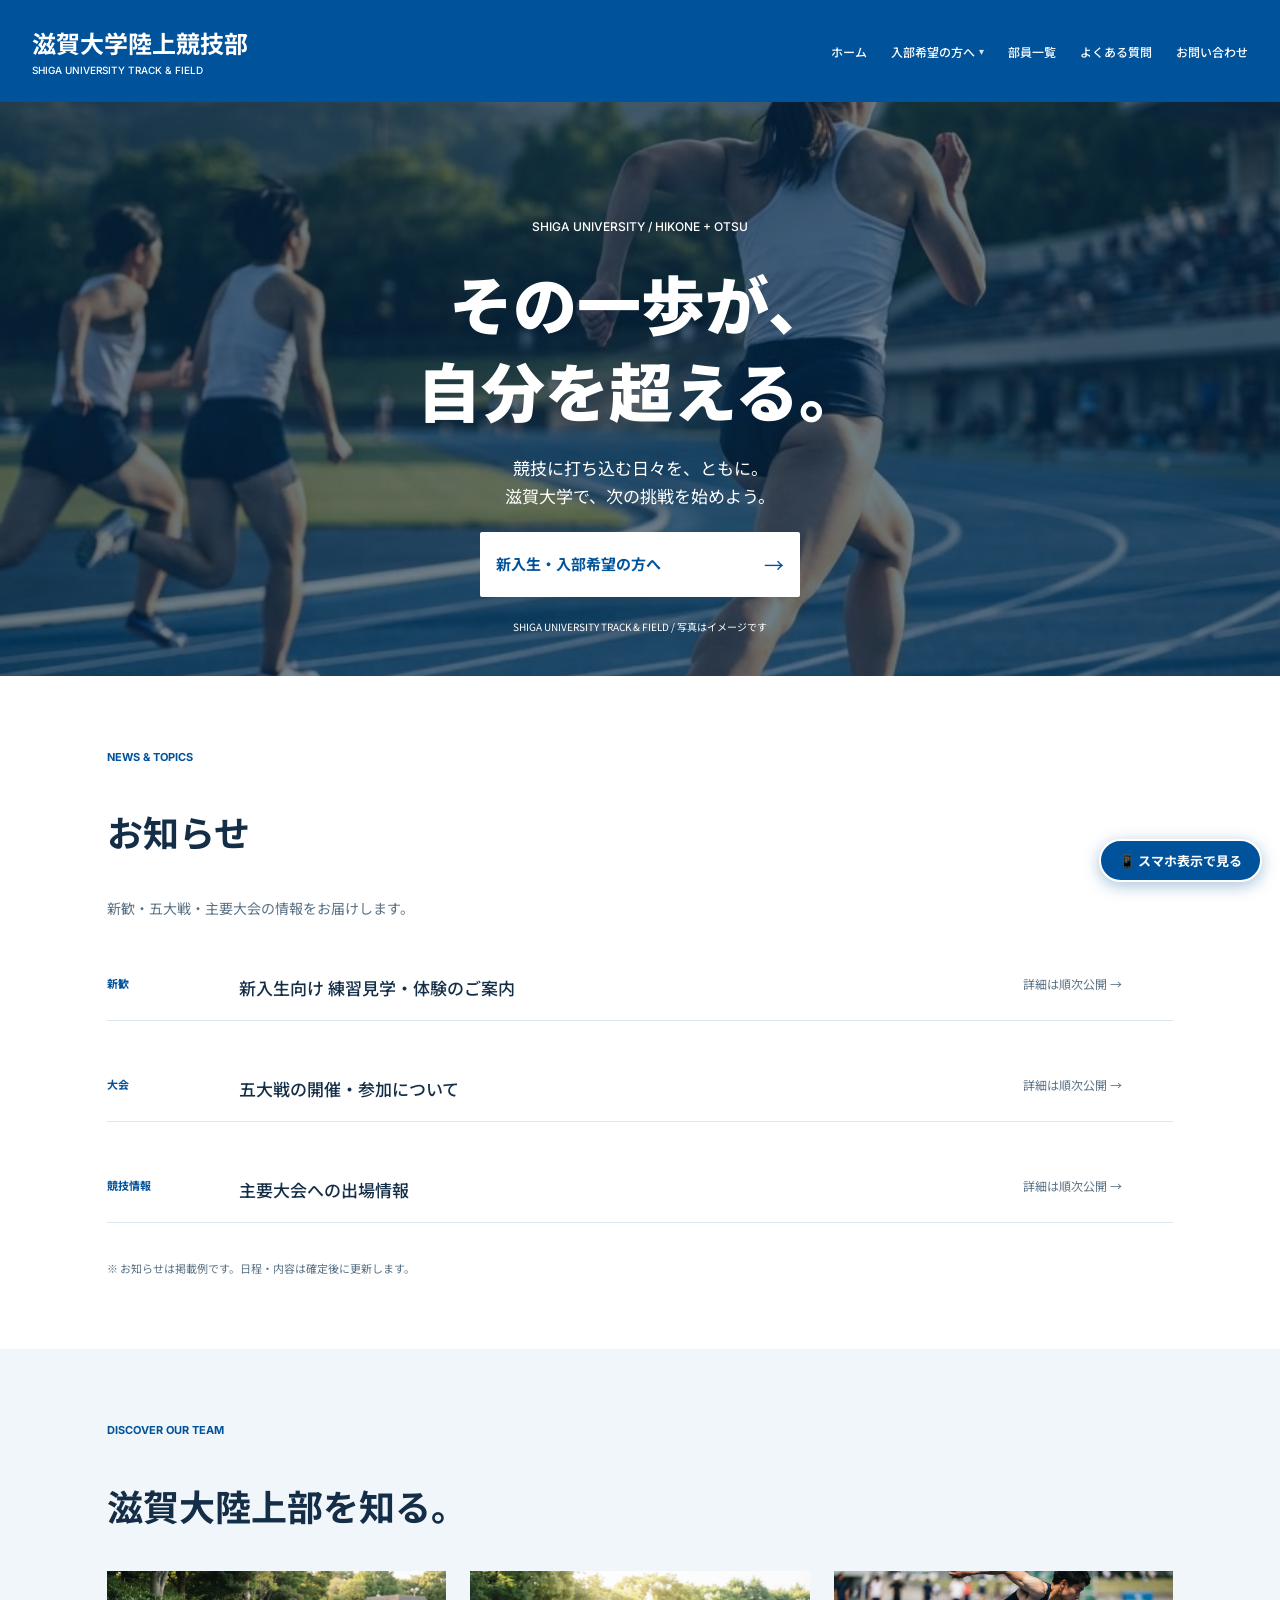
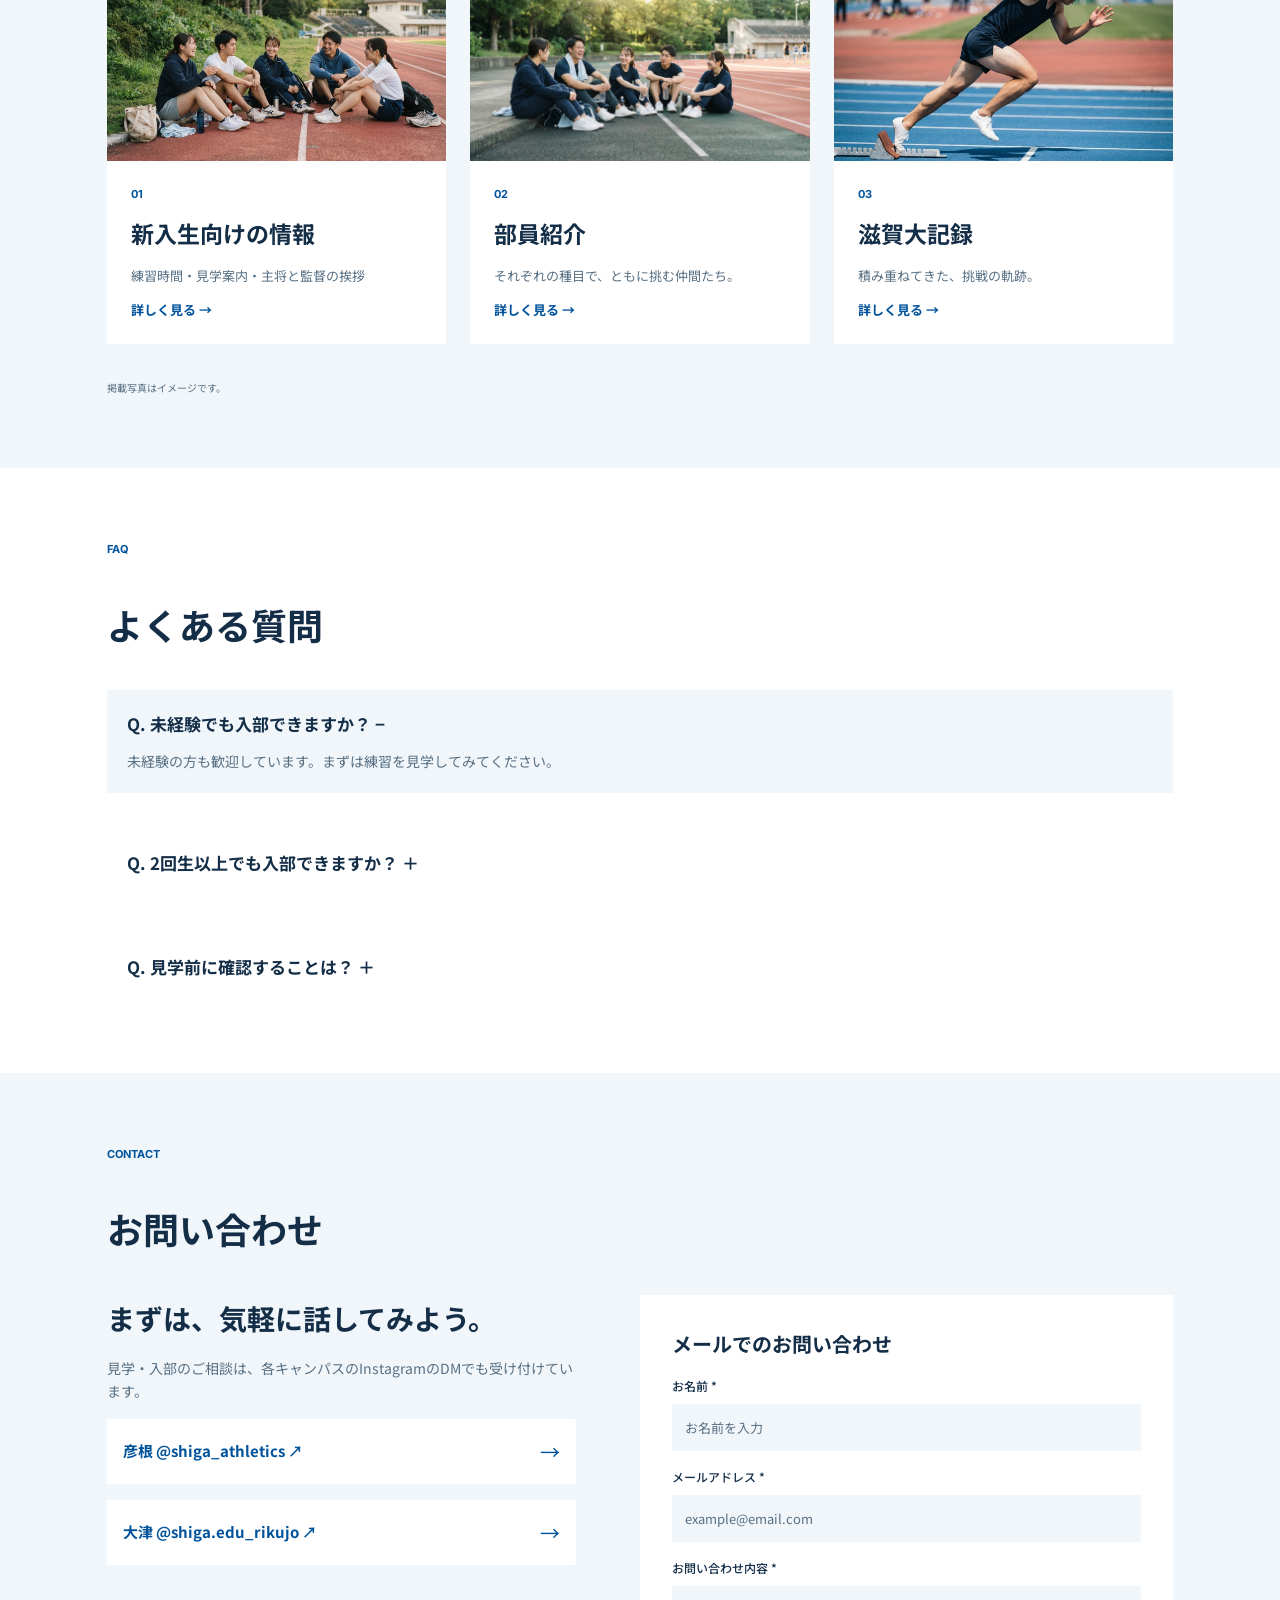
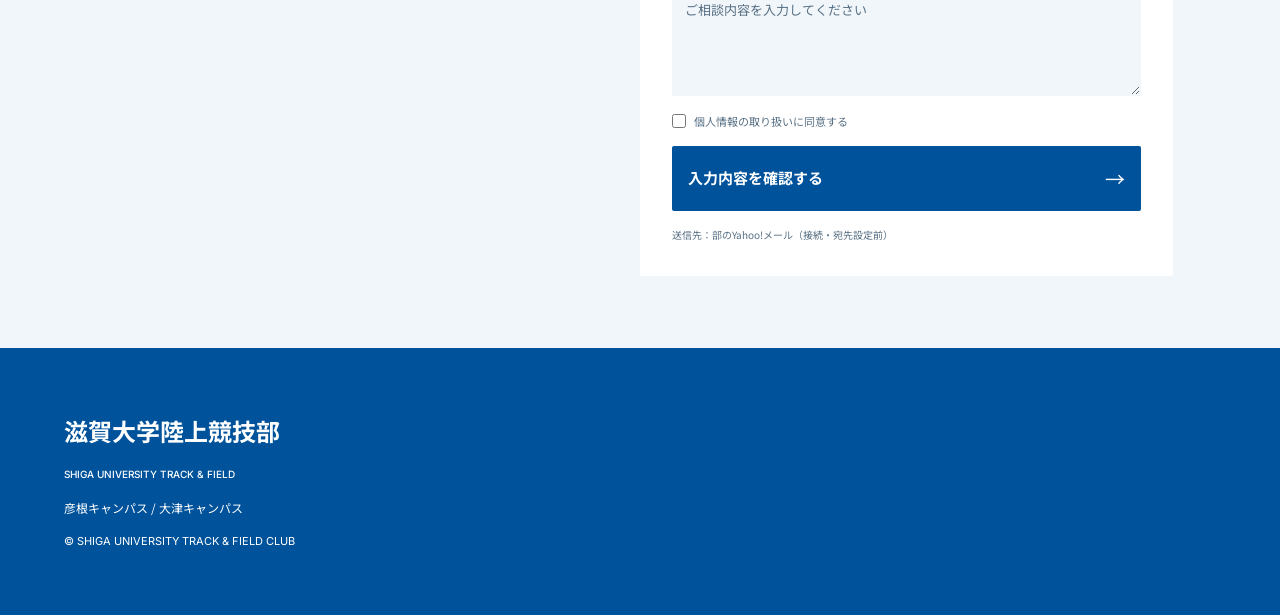
==== commit 76ca617c: "feat: ヘッダーの入部希望ドロップダウンメニュー化とページ内スクロール位置の調整" ====
--- a/index.html
+++ b/index.html
@@ -30,8 +30,13 @@
         <!-- ナビゲーション (19:7) -->
         <nav id="header-nav" class="header-nav" data-node-id="19:7">
           <a href="index.html" data-node-id="19:8">ホーム</a>
-          <a href="recruit.html#practice" data-node-id="19:9">活動時間・場所</a>
-          <a href="recruit.html" data-node-id="19:10">入部希望の方へ</a>
+          <div class="nav-dropdown">
+            <a href="recruit.html" class="nav-dropdown-trigger" data-node-id="19:10">入部希望の方へ</a>
+            <div class="nav-dropdown-menu" aria-label="入部希望の方へ サブメニュー">
+              <a href="recruit.html#practice">活動時間・場所</a>
+              <a href="recruit.html#greetings">主将・監督メッセージ</a>
+            </div>
+          </div>
           <a href="members.html" data-node-id="19:11">部員一覧</a>
           <a href="#faq" data-node-id="19:12">よくある質問</a>
           <a href="#contact" data-node-id="19:13">お問い合わせ</a>
--- a/style.css
+++ b/style.css
@@ -36,8 +36,15 @@
 
 html {
   scroll-behavior: smooth;
+  scroll-padding-top: var(--header-height, 102px);
   font-size: 16px;
   width: 100%;
+}
+
+section[id],
+.top-section,
+.subpage-section {
+  scroll-margin-top: var(--header-height, 102px);
 }
 
 body {
@@ -150,6 +157,82 @@
 
 .header-nav a:hover {
   opacity: 0.8;
+}
+
+/* 「入部希望の方へ」ホバー時ドロップダウンメニュー */
+.nav-dropdown {
+  position: relative;
+  display: flex;
+  align-items: center;
+}
+
+.nav-dropdown-trigger {
+  display: inline-flex;
+  align-items: center;
+  gap: 4px;
+  padding: 6px 0;
+}
+
+.nav-dropdown-trigger::after {
+  content: "▾";
+  font-size: 10px;
+  line-height: 1;
+  opacity: 0.85;
+}
+
+.nav-dropdown-menu {
+  position: absolute;
+  top: 100%;
+  left: 50%;
+  transform: translateX(-50%) translateY(4px);
+  background-color: var(--white);
+  border: 1px solid var(--border-light);
+  border-radius: 2px;
+  box-shadow: 0 8px 24px rgba(20, 46, 72, 0.16);
+  min-width: 184px;
+  padding: 6px 0;
+  display: flex;
+  flex-direction: column;
+  opacity: 0;
+  visibility: hidden;
+  pointer-events: none;
+  transition: opacity 0.18s ease, transform 0.18s ease, visibility 0.18s;
+  z-index: 300;
+}
+
+/* カーソル移動時にホバーが途切れないための透明ブリッジ */
+.nav-dropdown-menu::before {
+  content: "";
+  position: absolute;
+  top: -12px;
+  left: 0;
+  right: 0;
+  height: 12px;
+}
+
+.nav-dropdown:hover .nav-dropdown-menu,
+.nav-dropdown:focus-within .nav-dropdown-menu {
+  opacity: 1;
+  visibility: visible;
+  pointer-events: auto;
+  transform: translateX(-50%) translateY(0);
+}
+
+.nav-dropdown-menu a {
+  color: var(--text-dark);
+  font-family: 'Noto Sans JP', sans-serif;
+  font-weight: 500;
+  font-size: 12px;
+  line-height: 1.6;
+  padding: 10px 16px;
+  white-space: nowrap;
+  transition: background-color 0.15s, color 0.15s;
+}
+
+.nav-dropdown-menu a:hover {
+  background-color: var(--bg-pale);
+  color: var(--brand-blue);
+  opacity: 1;
 }
 
 /* スマホ用メニューボタン (19:29) */
@@ -1877,6 +1960,54 @@
     border-bottom: none;
   }
 
+  .nav-dropdown {
+    flex-direction: column;
+    align-items: stretch;
+  }
+
+  .nav-dropdown-trigger::after {
+    display: none;
+  }
+
+  .nav-dropdown-menu {
+    position: static;
+    transform: none;
+    background-color: rgba(255, 255, 255, 0.08);
+    border: none;
+    box-shadow: none;
+    min-width: 0;
+    padding: 0;
+    opacity: 1;
+    visibility: visible;
+    pointer-events: auto;
+  }
+
+  .nav-dropdown-menu::before {
+    display: none;
+  }
+
+  .nav-dropdown:hover .nav-dropdown-menu,
+  .nav-dropdown:focus-within .nav-dropdown-menu {
+    transform: none;
+  }
+
+  .nav-dropdown-menu a {
+    color: var(--white);
+    font-size: 13px;
+    padding: 10px 4px 10px 20px;
+    border-bottom: 1px solid rgba(255, 255, 255, 0.12);
+  }
+
+  .nav-dropdown-menu a::before {
+    content: "└ ";
+    opacity: 0.75;
+  }
+
+  .nav-dropdown-menu a:hover {
+    background-color: rgba(255, 255, 255, 0.12);
+    color: var(--white);
+  }
+
   /* Hero SP (19:32) */
   .hero-section {
     padding: 110px 24px 36px;
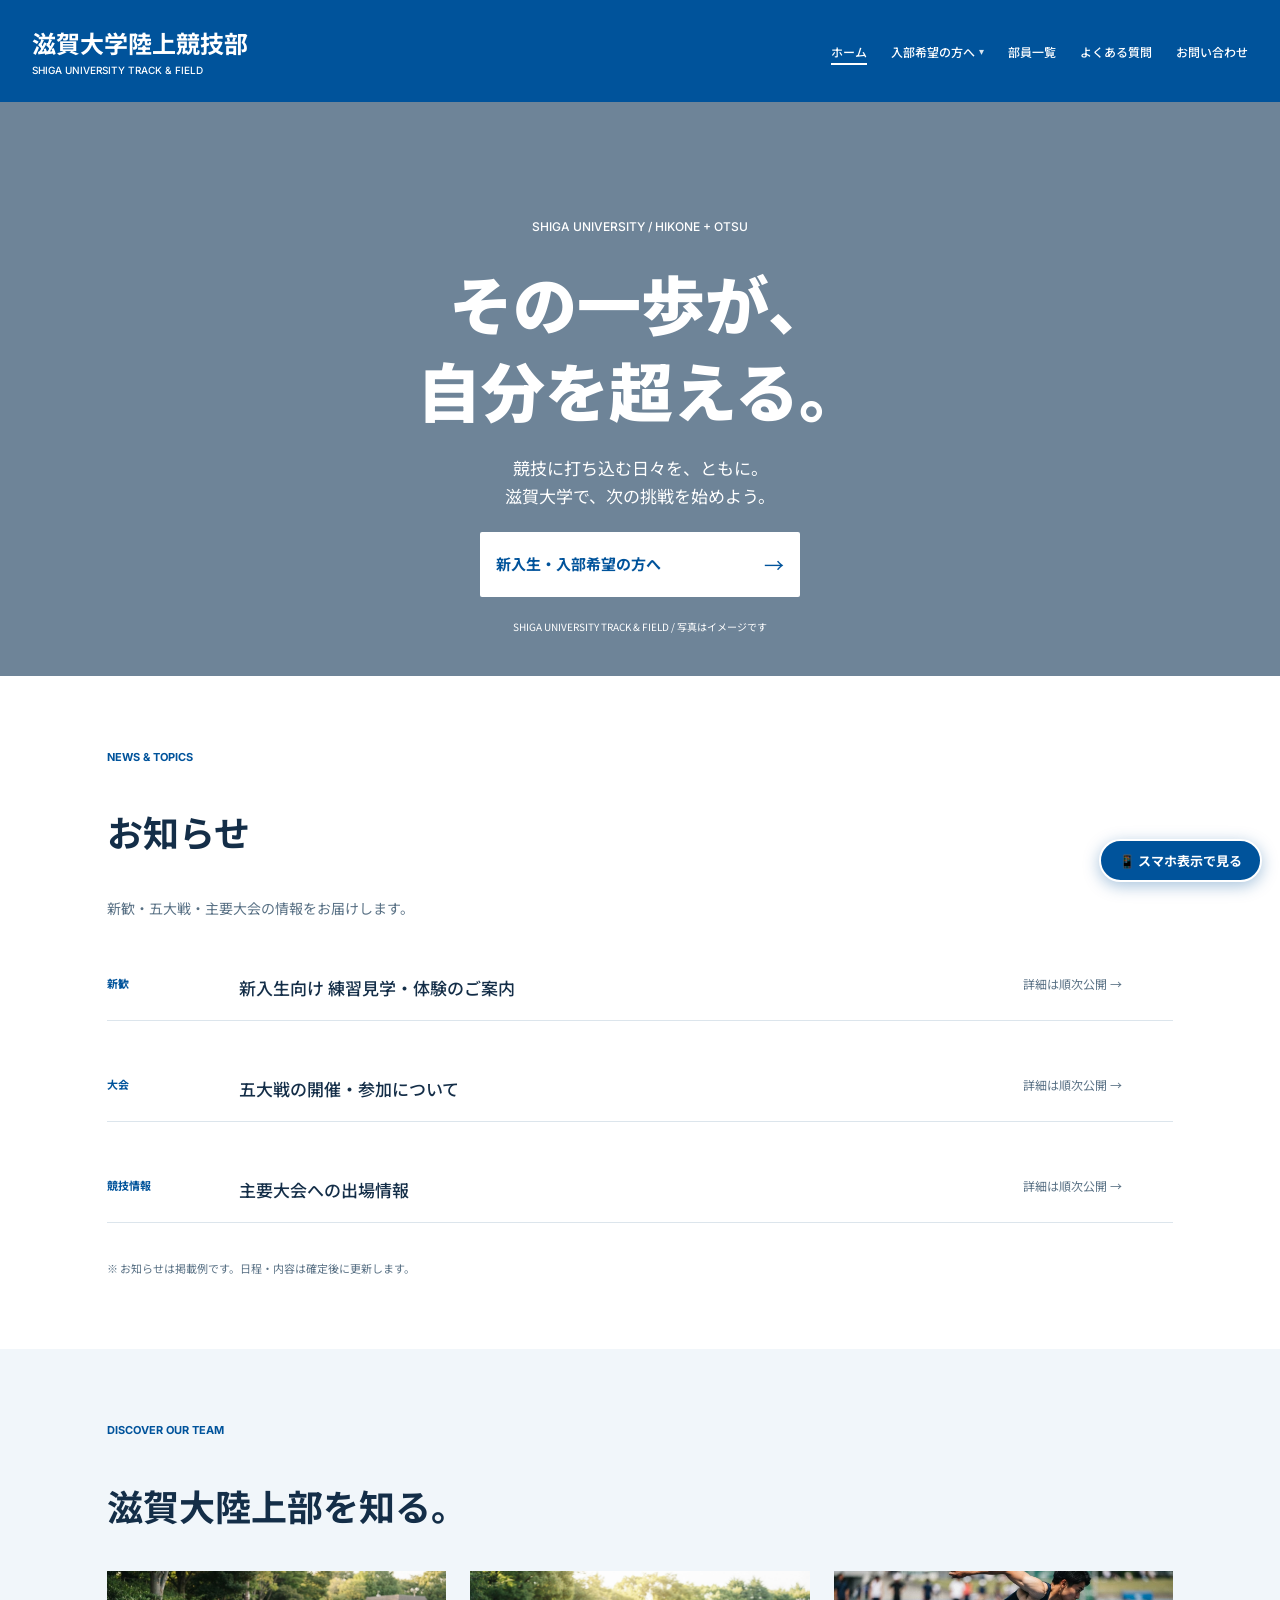
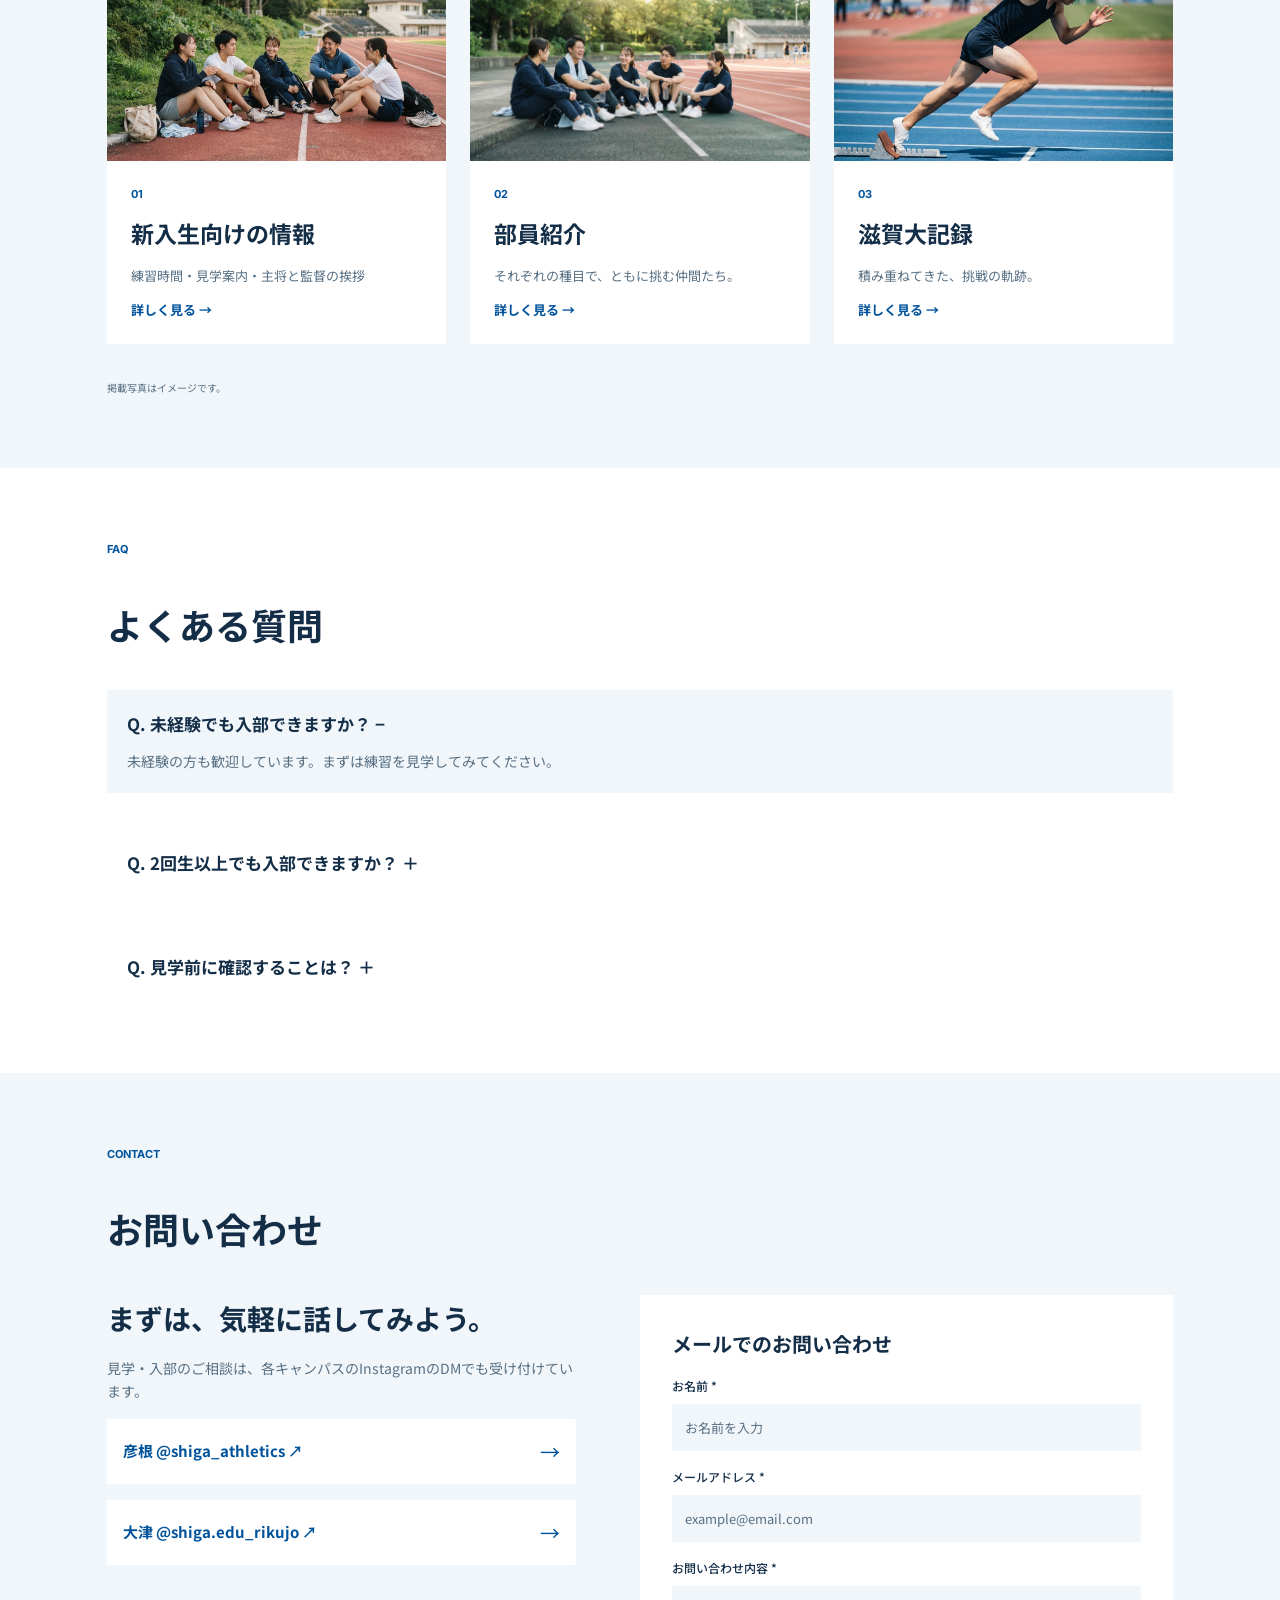
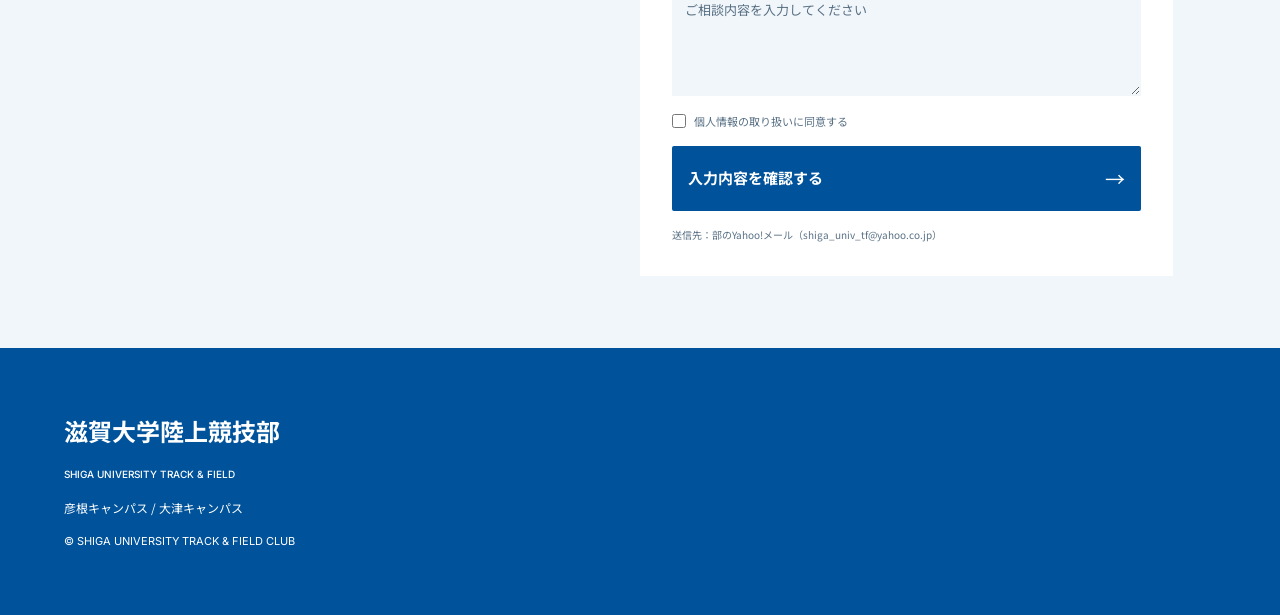
==== commit e0c3f6b8: "refactor: Modern Web Guidanceに沿ったWeb標準・アクセシビリティ・表示性能のブラッシュアップ" ====
--- a/index.html
+++ b/index.html
@@ -3,14 +3,20 @@
 
 <head>
   <meta charset="UTF-8" />
-  <meta name="viewport" content="width=device-width, initial-scale=1.0" />
+  <meta name="viewport" content="width=device-width, initial-scale=1.0, viewport-fit=cover" />
+  <meta name="theme-color" content="#00539b" />
   <title>滋賀大学陸上競技部｜SHIGA UNIVERSITY TRACK &amp; FIELD</title>
   <meta name="description"
     content="滋賀大学陸上競技部（彦根キャンパス・大津キャンパス）の公式ウェブサイトです。お知らせ、新入生向けの情報、部員紹介、滋賀大記録、よくある質問、お問い合わせを掲載しています。" />
+  <link rel="preconnect" href="https://fonts.googleapis.com" />
+  <link rel="preconnect" href="https://fonts.gstatic.com" crossorigin />
+  <link rel="stylesheet"
+    href="https://fonts.googleapis.com/css2?family=Inter:wght@400;500;700&family=Noto+Sans+JP:wght@400;500;700;900&display=swap" />
   <link rel="stylesheet" href="style.css" />
 </head>
 
 <body>
+  <a href="#main-content" class="skip-link">メインコンテンツへ移動</a>
   <div class="page-wrapper">
 
     <!-- ==================== Header (19:3 PC / 19:25 SP) ==================== -->
@@ -22,14 +28,14 @@
         </a>
 
         <!-- スマホ用メニューボタン (19:29) -->
-        <button type="button" id="menu-btn" class="menu-btn" aria-expanded="false" aria-label="メニューを開閉">
-          <span class="menu-btn-icon" id="menu-btn-icon">☰</span>
-          <span class="menu-btn-label">MENU</span>
+        <button type="button" id="menu-btn" class="menu-btn" aria-expanded="false" aria-controls="header-nav" aria-label="メニューを開閉">
+          <span class="menu-btn-icon" id="menu-btn-icon" aria-hidden="true">☰</span>
+          <span class="menu-btn-label" aria-hidden="true">MENU</span>
         </button>
 
         <!-- ナビゲーション (19:7) -->
-        <nav id="header-nav" class="header-nav" data-node-id="19:7">
-          <a href="index.html" data-node-id="19:8">ホーム</a>
+        <nav id="header-nav" class="header-nav" aria-label="メインナビゲーション" data-node-id="19:7">
+          <a href="index.html" aria-current="page" data-node-id="19:8">ホーム</a>
           <div class="nav-dropdown">
             <a href="recruit.html" class="nav-dropdown-trigger" data-node-id="19:10">入部希望の方へ</a>
             <div class="nav-dropdown-menu" aria-label="入部希望の方へ サブメニュー">
@@ -44,13 +50,13 @@
       </div>
     </header>
 
-    <main>
+    <main id="main-content" tabindex="-1">
       <!-- ==================== Hero (19:14 PC / 19:32 SP) ==================== -->
       <section class="hero-section" data-node-id="19:14">
         <div class="hero-bg" aria-hidden="true">
           <picture>
             <source media="(max-width: 768px)" srcset="assets/hero-sp.png" />
-            <img src="assets/hero-pc.png" alt="" />
+            <img src="assets/hero-pc.png" alt="" fetchpriority="high" decoding="async" />
           </picture>
           <div class="hero-bg-overlay"></div>
         </div>
@@ -58,8 +64,8 @@
         <p class="hero-eyebrow" data-node-id="19:154">SHIGA UNIVERSITY / HIKONE + OTSU</p>
 
         <h1 class="hero-heading" data-node-id="19:155">
-          <p>その一歩が、</p>
-          <p>自分を超える。</p>
+          <span class="heading-line">その一歩が、</span>
+          <span class="heading-line">自分を超える。</span>
         </h1>
 
         <div class="hero-lead" data-node-id="19:156">
@@ -69,7 +75,7 @@
 
         <a href="recruit.html" class="hero-cta" data-node-id="19:157">
           <span class="hero-cta-label" data-node-id="19:158">新入生・入部希望の方へ</span>
-          <span class="hero-cta-arrow" data-node-id="19:159">→</span>
+          <span class="hero-cta-arrow" aria-hidden="true" data-node-id="19:159">→</span>
         </a>
 
         <p class="hero-note" data-node-id="19:160">SHIGA UNIVERSITY TRACK &amp; FIELD / 写真はイメージです</p>
@@ -113,39 +119,39 @@
           <!-- 01 新入生向けの情報 -->
           <a href="recruit.html" class="explore-card" data-node-id="19:180">
             <div class="explore-card-img-wrap" data-node-id="19:181">
-              <img src="assets/explore-01.png" alt="新入生向けの情報（イメージ）" />
+              <img src="assets/explore-01.png" alt="新入生向けの情報（イメージ）" loading="lazy" decoding="async" />
             </div>
             <div class="explore-card-body" data-node-id="19:182">
               <span class="explore-card-num" data-node-id="19:183">01</span>
               <h3 class="explore-card-title" data-node-id="19:184">新入生向けの情報</h3>
               <p class="explore-card-desc" data-node-id="19:185">練習時間・見学案内・主将と監督の挨拶</p>
-              <span class="explore-card-link" data-node-id="19:186">詳しく見る →</span>
+              <span class="explore-card-link" data-node-id="19:186">詳しく見る <span aria-hidden="true">→</span></span>
             </div>
           </a>
 
           <!-- 02 部員紹介 -->
           <a href="members.html" class="explore-card" data-node-id="19:187">
             <div class="explore-card-img-wrap" data-node-id="19:188">
-              <img src="assets/explore-02.png" alt="部員紹介（イメージ）" />
+              <img src="assets/explore-02.png" alt="部員紹介（イメージ）" loading="lazy" decoding="async" />
             </div>
             <div class="explore-card-body" data-node-id="19:189">
               <span class="explore-card-num" data-node-id="19:190">02</span>
               <h3 class="explore-card-title" data-node-id="19:191">部員紹介</h3>
               <p class="explore-card-desc" data-node-id="19:192">それぞれの種目で、ともに挑む仲間たち。</p>
-              <span class="explore-card-link" data-node-id="19:193">詳しく見る →</span>
+              <span class="explore-card-link" data-node-id="19:193">詳しく見る <span aria-hidden="true">→</span></span>
             </div>
           </a>
 
           <!-- 03 滋賀大記録 -->
           <a href="records.html" class="explore-card" data-node-id="19:194">
             <div class="explore-card-img-wrap" data-node-id="19:195">
-              <img src="assets/explore-03.png" alt="滋賀大記録（イメージ）" />
+              <img src="assets/explore-03.png" alt="滋賀大記録（イメージ）" loading="lazy" decoding="async" />
             </div>
             <div class="explore-card-body" data-node-id="19:196">
               <span class="explore-card-num" data-node-id="19:197">03</span>
               <h3 class="explore-card-title" data-node-id="19:198">滋賀大記録</h3>
               <p class="explore-card-desc" data-node-id="19:199">積み重ねてきた、挑戦の軌跡。</p>
-              <span class="explore-card-link" data-node-id="19:200">詳しく見る →</span>
+              <span class="explore-card-link" data-node-id="19:200">詳しく見る <span aria-hidden="true">→</span></span>
             </div>
           </a>
         </div>
@@ -161,23 +167,23 @@
         <div class="faq-stack">
           <!-- 質問 1（初期状態：開） -->
           <div class="faq-box is-open" data-faq-box data-node-id="19:204">
-            <button type="button" class="faq-trigger" aria-expanded="true" data-faq-question="Q.  未経験でも入部できますか？"
+            <button type="button" class="faq-trigger" aria-expanded="true" aria-controls="faq-ans-1" data-faq-question="Q.  未経験でも入部できますか？"
               data-node-id="19:205">Q. 未経験でも入部できますか？ −</button>
-            <p class="faq-answer" data-node-id="19:206">未経験の方も歓迎しています。まずは練習を見学してみてください。</p>
+            <p id="faq-ans-1" class="faq-answer" data-node-id="19:206">未経験の方も歓迎しています。まずは練習を見学してみてください。</p>
           </div>
 
           <!-- 質問 2（初期状態：閉） -->
           <div class="faq-box" data-faq-box data-node-id="19:207">
-            <button type="button" class="faq-trigger" aria-expanded="false" data-faq-question="Q.  2回生以上でも入部できますか？"
+            <button type="button" class="faq-trigger" aria-expanded="false" aria-controls="faq-ans-2" data-faq-question="Q.  2回生以上でも入部できますか？"
               data-node-id="19:208">Q. 2回生以上でも入部できますか？ ＋</button>
-            <p class="faq-answer">2回生以上の方も歓迎しています。学年を問わず、いつでも見学・入部のご相談を受け付けています。</p>
+            <p id="faq-ans-2" class="faq-answer" hidden="until-found">2回生以上の方も歓迎しています。学年を問わず、いつでも見学・入部のご相談を受け付けています。</p>
           </div>
 
           <!-- 質問 3（初期状態：閉） -->
           <div class="faq-box" data-faq-box data-node-id="19:209">
-            <button type="button" class="faq-trigger" aria-expanded="false" data-faq-question="Q.  見学前に確認することは？"
+            <button type="button" class="faq-trigger" aria-expanded="false" aria-controls="faq-ans-3" data-faq-question="Q.  見学前に確認することは？"
               data-node-id="19:210">Q. 見学前に確認することは？ ＋</button>
-            <p class="faq-answer">新入生向けの情報ページで各キャンパスの練習時間・場所をご確認のうえ、InstagramのDMまたは下記フォームからお気軽にご連絡ください。</p>
+            <p id="faq-ans-3" class="faq-answer" hidden="until-found">新入生向けの情報ページで各キャンパスの練習時間・場所をご確認のうえ、InstagramのDMまたは下記フォームからお気軽にご連絡ください。</p>
           </div>
         </div>
       </section>
@@ -196,46 +202,48 @@
             <a href="https://www.instagram.com/shiga_athletics/" target="_blank" rel="noopener noreferrer"
               class="insta-link-btn" data-node-id="19:217">
               <span class="insta-link-text" data-node-id="19:218">彦根 @shiga_athletics ↗</span>
-              <span class="insta-link-arrow" data-node-id="19:219">→</span>
+              <span class="insta-link-arrow" aria-hidden="true" data-node-id="19:219">→</span>
             </a>
 
             <a href="https://www.instagram.com/shiga.edu_rikujo/" target="_blank" rel="noopener noreferrer"
               class="insta-link-btn" data-node-id="19:220">
               <span class="insta-link-text" data-node-id="19:221">大津 @shiga.edu_rikujo ↗</span>
-              <span class="insta-link-arrow" data-node-id="19:222">→</span>
+              <span class="insta-link-arrow" aria-hidden="true" data-node-id="19:222">→</span>
             </a>
           </div>
 
           <!-- 右カラム：メールフォーム (19:223) -->
           <div class="contact-form-col" data-node-id="19:223">
-            <h3 class="contact-form-title" data-node-id="19:224">メールでのお問い合わせ</h3>
+            <h3 id="contact-form-title" class="contact-form-title" data-node-id="19:224">メールでのお問い合わせ</h3>
 
             <!-- ① 入力フォーム画面 -->
-            <form id="contact-form" class="contact-form" novalidate>
+            <form id="contact-form" class="contact-form" aria-labelledby="contact-form-title" novalidate>
               <div class="form-field" data-node-id="19:225">
-                <label for="contact-name" class="form-label" data-node-id="19:226">お名前 *</label>
-                <input type="text" id="contact-name" name="name" class="form-input" placeholder="お名前を入力" required
+                <label for="contact-name" class="form-label" data-node-id="19:226">お名前 <span aria-hidden="true">*</span></label>
+                <input type="text" id="contact-name" name="name" class="form-input" placeholder="お名前を入力"
+                  autocomplete="name" enterkeyhint="next" data-error="err-name" aria-invalid="false" required
                   data-node-id="19:227" />
                 <span id="err-name" class="field-error">お名前を入力してください。</span>
               </div>
 
               <div class="form-field" data-node-id="19:229">
-                <label for="contact-email" class="form-label" data-node-id="19:230">メールアドレス *</label>
+                <label for="contact-email" class="form-label" data-node-id="19:230">メールアドレス <span aria-hidden="true">*</span></label>
                 <input type="email" id="contact-email" name="email" class="form-input" placeholder="example@email.com"
-                  required data-node-id="19:231" />
+                  autocomplete="email" inputmode="email" autocorrect="off" autocapitalize="none" spellcheck="false"
+                  enterkeyhint="next" data-error="err-email" aria-invalid="false" required data-node-id="19:231" />
                 <span id="err-email" class="field-error">有効なメールアドレスを入力してください。</span>
               </div>
 
               <div class="form-field" data-node-id="19:233">
-                <label for="contact-message" class="form-label" data-node-id="19:234">お問い合わせ内容 *</label>
+                <label for="contact-message" class="form-label" data-node-id="19:234">お問い合わせ内容 <span aria-hidden="true">*</span></label>
                 <textarea id="contact-message" name="message" class="form-textarea" placeholder="ご相談内容を入力してください"
-                  required data-node-id="19:235"></textarea>
+                  data-error="err-message" aria-invalid="false" required data-node-id="19:235"></textarea>
                 <span id="err-message" class="field-error">お問い合わせ内容を入力してください。</span>
               </div>
 
               <div class="form-field">
                 <label class="consent-label" data-node-id="19:237">
-                  <input type="checkbox" id="contact-consent" required />
+                  <input type="checkbox" id="contact-consent" data-error="err-consent" aria-invalid="false" required />
                   <span>個人情報の取り扱いに同意する</span>
                 </label>
                 <span id="err-consent" class="field-error">送信には個人情報の取り扱いへの同意が必要です。</span>
@@ -243,15 +251,15 @@
 
               <button type="submit" class="form-submit-btn" data-node-id="19:238">
                 <span class="form-submit-label" data-node-id="19:239">入力内容を確認する</span>
-                <span class="form-submit-arrow" data-node-id="19:240">→</span>
+                <span class="form-submit-arrow" aria-hidden="true" data-node-id="19:240">→</span>
               </button>
 
-              <p class="form-dest-note" data-node-id="19:241">送信先：部のYahoo!メール（接続・宛先設定前）</p>
+              <p class="form-dest-note" data-node-id="19:241">送信先：部のYahoo!メール（shiga_univ_tf@yahoo.co.jp）</p>
             </form>
 
             <!-- ② 入力内容の確認画面 -->
             <div id="form-confirm-view" class="form-confirm-view" aria-live="polite">
-              <p style="font-size: 13px; color: var(--text-muted);">以下の内容で送信します。よろしければ「送信する」を押してください。</p>
+              <p id="form-confirm-heading" tabindex="-1" style="font-size: 13px; color: var(--text-muted);">以下の内容で送信します。よろしければ「送信する」を押してください。</p>
               <div class="confirm-box">
                 <div class="confirm-item">
                   <strong>お名前</strong>
@@ -270,15 +278,15 @@
                 <button type="button" id="btn-back-edit" class="btn-secondary">修正する</button>
                 <button type="button" id="btn-send-final" class="form-submit-btn" style="flex: 1;">
                   <span class="form-submit-label">送信する</span>
-                  <span class="form-submit-arrow">→</span>
+                  <span class="form-submit-arrow" aria-hidden="true">→</span>
                 </button>
               </div>
-              <p class="form-dest-note">送信先：部のYahoo!メール（接続・宛先設定前）</p>
+              <p class="form-dest-note">送信先：部のYahoo!メール（shiga_univ_tf@yahoo.co.jp）</p>
             </div>
 
             <!-- ③ 送信完了・失敗表示画面 -->
             <div id="form-result-view" class="form-result-view" aria-live="polite">
-              <div id="form-result-banner" class="status-banner"></div>
+              <div id="form-result-banner" class="status-banner" role="status" tabindex="-1"></div>
               <button type="button" id="btn-reset-form" class="btn-secondary">新しいお問い合わせを入力する</button>
             </div>
           </div>
@@ -299,18 +307,18 @@
   </div>
 
   <!-- ==================== スマホ表示プレビュー確認ボタン ==================== -->
-  <button id="mobile-preview-btn" class="mobile-preview-fab" title="スマホ版（390px幅）での見え方を確認します">
-    📱 スマホ表示で見る
+  <button type="button" id="mobile-preview-btn" class="mobile-preview-fab" title="スマホ版（iPhone実画面サイズ）での見え方を確認します">
+    <span aria-hidden="true">📱</span> スマホ表示で見る
   </button>
-  <div id="mobile-preview-modal" class="mobile-preview-modal" aria-hidden="true">
+  <dialog id="mobile-preview-modal" class="mobile-preview-modal" aria-label="スマホ表示プレビュー" closedby="any">
     <div class="mobile-preview-toolbar">
       <span>📱 スマホ版プレビュー（390px幅）</span>
-      <button id="mobile-preview-close" class="mobile-preview-close">✕ PC表示に戻る</button>
+      <button type="button" id="mobile-preview-close" class="mobile-preview-close">✕ PC表示に戻る</button>
     </div>
     <div class="mobile-device-frame">
       <iframe id="mobile-preview-iframe" title="スマホ表示プレビュー"></iframe>
     </div>
-  </div>
+  </dialog>
 
   <script src="data.js"></script>
   <script src="app.js"></script>
--- a/style.css
+++ b/style.css
@@ -7,9 +7,8 @@
    - 滋賀大記録: 19:118 (PC) / 19:138 (スマホ)
    ========================================================================== */
 
-@import url('https://fonts.googleapis.com/css2?family=Inter:wght@400;500;700&family=Noto+Sans+JP:wght@400;500;700;900&display=swap');
-
 :root {
+  interpolate-size: allow-keywords;
   --brand-blue: #00539b;
   --brand-blue-hover: #00437f;
   --hero-overlay: rgba(6, 43, 79, 0.58);
@@ -26,6 +25,16 @@
   --section-px: clamp(24px, 8.333vw, 160px);
 }
 
+@media (prefers-reduced-motion: no-preference) {
+  @view-transition {
+    navigation: auto;
+  }
+
+  html {
+    scroll-behavior: smooth;
+  }
+}
+
 *,
 *::before,
 *::after {
@@ -35,7 +44,6 @@
 }
 
 html {
-  scroll-behavior: smooth;
   scroll-padding-top: var(--header-height, 102px);
   font-size: 16px;
   width: 100%;
@@ -54,7 +62,62 @@
   line-height: 1.65;
   -webkit-font-smoothing: antialiased;
   width: 100%;
-  overflow-x: hidden;
+  overflow-x: clip;
+}
+
+/* スキップリンク ＆ スクリーンリーダー専用ユーティリティ */
+.skip-link {
+  position: fixed;
+  top: -100%;
+  left: 16px;
+  z-index: 1200;
+  background-color: var(--brand-blue);
+  color: var(--white);
+  padding: 10px 18px;
+  font-size: 13px;
+  font-weight: 700;
+  border: 2px solid var(--white);
+  border-radius: 4px;
+  box-shadow: 0 4px 16px rgba(0, 0, 0, 0.25);
+}
+
+.skip-link:focus {
+  top: 12px;
+}
+
+.visually-hidden:where(:not(:focus-within, :active)) {
+  position: absolute !important;
+  clip-path: inset(50%) !important;
+  overflow: hidden !important;
+  width: 1px !important;
+  height: 1px !important;
+  margin: -1px !important;
+  padding: 0 !important;
+  border: 0 !important;
+  white-space: nowrap !important;
+}
+
+:focus-visible {
+  outline: 2px solid var(--brand-blue);
+  outline-offset: 2px;
+}
+
+.site-header :focus-visible,
+.subpage-section--blue :focus-visible,
+.mobile-preview-toolbar :focus-visible {
+  outline-color: var(--white);
+}
+
+.heading-line {
+  display: block;
+}
+
+.tabs-panel-stack {
+  width: 100%;
+  display: flex;
+  flex-direction: column;
+  align-items: flex-start;
+  gap: inherit;
 }
 
 a {
@@ -157,6 +220,13 @@
 
 .header-nav a:hover {
   opacity: 0.8;
+}
+
+.header-nav > a[aria-current="page"],
+.nav-dropdown-trigger[aria-current="page"] {
+  text-decoration: underline;
+  text-decoration-thickness: 2px;
+  text-underline-offset: 6px;
 }
 
 /* 「入部希望の方へ」ホバー時ドロップダウンメニュー */
@@ -324,8 +394,10 @@
   font-weight: 900;
   font-size: 64px;
   line-height: 1.35;
-}
-
+  text-wrap: balance;
+}
+
+.hero-heading .heading-line,
 .hero-heading p {
   line-height: 1.35;
 }
@@ -462,6 +534,7 @@
   line-height: 1.65;
   color: var(--text-dark);
   width: 100%;
+  text-wrap: balance;
 }
 
 .section-sublead {
@@ -471,6 +544,7 @@
   line-height: 1.65;
   color: var(--text-muted);
   width: 100%;
+  text-wrap: pretty;
 }
 
 .subpage-heading {
@@ -478,6 +552,7 @@
   font-weight: 700;
   color: var(--text-dark);
   width: 100%;
+  text-wrap: balance;
 }
 
 .subpage-heading--recruit {
@@ -485,6 +560,7 @@
   line-height: 1.7;
 }
 
+.subpage-heading--recruit .heading-line,
 .subpage-heading--recruit p {
   line-height: 1.7;
 }
@@ -494,6 +570,7 @@
   line-height: 1.65;
 }
 
+.subpage-heading--large .heading-line,
 .subpage-heading--large p {
   line-height: 1.65;
 }
@@ -505,6 +582,7 @@
   line-height: 1.65;
   color: var(--text-muted);
   width: 100%;
+  text-wrap: pretty;
 }
 
 .subpage-lead p {
@@ -518,6 +596,7 @@
   line-height: 1.65;
   color: var(--text-dark);
   width: 100%;
+  text-wrap: balance;
 }
 
 .subpage-footnote {
@@ -817,12 +896,13 @@
   display: flex;
   flex-direction: column;
   align-items: flex-start;
-  gap: 12px;
+  gap: 0;
   transition: background-color 0.2s;
 }
 
 .faq-box.is-open {
   background-color: var(--bg-pale);
+  gap: 12px;
 }
 
 .faq-trigger {
@@ -841,17 +921,19 @@
 }
 
 .faq-answer {
-  display: none;
   font-family: 'Noto Sans JP', sans-serif;
   font-weight: 400;
   font-size: 14px;
   line-height: 1.65;
   color: var(--text-muted);
   width: 100%;
-}
-
-.faq-box.is-open .faq-answer {
-  display: block;
+  text-wrap: pretty;
+}
+
+.faq-answer[hidden="until-found"] {
+  content-visibility: hidden;
+  block-size: 0;
+  overflow: hidden;
 }
 
 /* ==========================================================================
@@ -986,14 +1068,24 @@
 
 .form-input:focus,
 .form-textarea:focus {
-  outline: none;
   border-color: var(--brand-blue);
 }
 
-.form-input.has-error,
-.form-textarea.has-error {
+.form-input:focus-visible,
+.form-textarea:focus-visible {
+  outline: 2px solid var(--brand-blue);
+  outline-offset: 1px;
+}
+
+.form-input:is(:user-invalid, .has-error),
+.form-textarea:is(:user-invalid, .has-error) {
   border-color: var(--danger);
   background-color: var(--danger-bg);
+}
+
+.form-field:has(:is(:user-invalid, .has-error)) .field-error,
+.field-error.visible {
+  display: block;
 }
 
 .form-textarea {
@@ -1404,6 +1496,7 @@
   font-weight: 700;
   font-size: 28px;
   white-space: nowrap;
+  font-variant-numeric: tabular-nums;
 }
 
 .member-kana {
@@ -1468,6 +1561,7 @@
   font-size: 30px;
   color: var(--text-dark);
   width: 100%;
+  font-variant-numeric: tabular-nums;
 }
 
 .member-comment {
@@ -1654,6 +1748,7 @@
   font-size: 17px;
   line-height: 1.65;
   color: var(--brand-blue);
+  font-variant-numeric: tabular-nums;
 }
 
 .record-row-plus {
@@ -1728,6 +1823,7 @@
   color: var(--brand-blue);
   width: 100%;
   line-height: 1.3;
+  font-variant-numeric: tabular-nums;
 }
 
 .record-detail-row {
@@ -1817,7 +1913,32 @@
 }
 
 /* ==========================================================================
-   スマホ表示プレビュー機能（ワンクリック確認用）
+   iPhone実機・Safe Area（Dynamic Island / ノッチ / ホームバー）対応
+   ========================================================================== */
+@supports (padding-top: env(safe-area-inset-top)) {
+  .site-header {
+    padding-top: env(safe-area-inset-top);
+  }
+  .site-footer {
+    padding-bottom: env(safe-area-inset-bottom);
+  }
+}
+
+html.in-mobile-preview,
+html.in-mobile-preview body {
+  scrollbar-width: none;
+  -ms-overflow-style: none;
+}
+
+html.in-mobile-preview::-webkit-scrollbar,
+html.in-mobile-preview body::-webkit-scrollbar {
+  display: none;
+  width: 0;
+  height: 0;
+}
+
+/* ==========================================================================
+   スマホ表示プレビュー機能（iPhone Dynamic Island / ノッチ / Safari実画面再現）
    ========================================================================== */
 .mobile-preview-fab {
   position: fixed;
@@ -1833,60 +1954,380 @@
   font-weight: 700;
   cursor: pointer;
   box-shadow: 0 4px 16px rgba(0, 83, 155, 0.35);
-}
-
-.mobile-preview-modal {
-  display: none;
+  transition: transform 0.15s, background-color 0.15s;
+}
+
+.mobile-preview-fab:hover {
+  background: var(--brand-blue-hover);
+  transform: translateY(-2px);
+}
+
+dialog.mobile-preview-modal {
   position: fixed;
   inset: 0;
+  width: 100vw;
+  height: 100dvh;
+  max-width: none;
+  max-height: none;
+  margin: 0;
+  border: none;
   z-index: 1000;
-  background: rgba(20, 46, 72, 0.82);
-  flex-direction: column;
+  background: transparent;
+  padding: 12px 16px;
+  overflow: hidden;
+  overscroll-behavior: contain;
+}
+
+dialog.mobile-preview-modal[open] {
+  display: flex;
+  flex-direction: column;
+  align-items: center;
+  justify-content: flex-start;
+}
+
+dialog.mobile-preview-modal::backdrop {
+  background: rgba(12, 26, 42, 0.88);
+  backdrop-filter: blur(6px);
+  overflow: hidden;
+  overscroll-behavior: contain;
+}
+
+.mobile-preview-toolbar {
+  display: flex;
+  flex-wrap: wrap;
+  align-items: center;
+  justify-content: space-between;
+  gap: 10px;
+  width: 100%;
+  max-width: 780px;
+  background: rgba(255, 255, 255, 0.1);
+  border: 1px solid rgba(255, 255, 255, 0.18);
+  border-radius: 10px;
+  padding: 8px 14px;
+  color: var(--white);
+  margin-bottom: 10px;
+  font-size: 12px;
+  font-weight: 700;
+  flex-shrink: 0;
+  z-index: 2;
+}
+
+.preview-toolbar-group {
+  display: flex;
+  align-items: center;
+  gap: 6px;
+  flex-wrap: wrap;
+}
+
+.preview-device-btn,
+.preview-safari-toggle {
+  background: rgba(255, 255, 255, 0.14);
+  color: var(--white);
+  border: 1px solid rgba(255, 255, 255, 0.24);
+  border-radius: 6px;
+  padding: 5px 10px;
+  font-size: 11px;
+  font-weight: 700;
+  cursor: pointer;
+  transition: background-color 0.15s, color 0.15s;
+}
+
+.preview-device-btn:hover,
+.preview-safari-toggle:hover {
+  background: rgba(255, 255, 255, 0.25);
+}
+
+.preview-device-btn.is-active,
+.preview-safari-toggle.is-active {
+  background: var(--white);
+  color: var(--brand-blue);
+  border-color: var(--white);
+}
+
+.mobile-preview-close {
+  background: #e53e3e;
+  color: var(--white);
+  border: none;
+  border-radius: 6px;
+  padding: 6px 12px;
+  font-size: 12px;
+  font-weight: 700;
+  cursor: pointer;
+}
+
+.mobile-preview-close:hover {
+  background: #c53030;
+}
+
+/* スケール調整ラッパー */
+.iphone-stage {
+  flex: 1;
+  width: 100%;
+  display: flex;
   align-items: center;
   justify-content: center;
-  padding: 16px;
-}
-
-.mobile-preview-modal.open {
-  display: flex;
-}
-
-.mobile-preview-toolbar {
+  overflow: hidden;
+  position: relative;
+}
+
+/* iPhone筐体フレーム */
+.mobile-device-frame {
+  position: relative;
+  width: 393px;
+  height: 852px;
+  background: #000000;
+  border-radius: 54px;
+  padding: 12px;
+  box-shadow:
+    0 0 0 2px #3a3f47,
+    0 0 0 4px #1b1e23,
+    0 24px 60px rgba(0, 0, 0, 0.65);
+  display: flex;
+  flex-direction: column;
+  transform: scale(var(--device-scale, 1));
+  transform-origin: center center;
+  transition: width 0.25s ease, height 0.25s ease, border-radius 0.25s ease;
+  flex-shrink: 0;
+}
+
+/* サイドボタン（音量・電源ボタンのシルエット） */
+.mobile-device-frame::before {
+  content: "";
+  position: absolute;
+  left: -6px;
+  top: 160px;
+  width: 3px;
+  height: 110px;
+  background: #2d3239;
+  border-radius: 2px 0 0 2px;
+}
+
+.mobile-device-frame::after {
+  content: "";
+  position: absolute;
+  right: -6px;
+  top: 200px;
+  width: 3px;
+  height: 76px;
+  background: #2d3239;
+  border-radius: 0 2px 2px 0;
+}
+
+/* 機種ごとの筐体サイズ */
+.mobile-device-frame[data-model="iphone15"] {
+  width: 417px; /* 393 + 24px bezel */
+  height: 876px; /* 852 + 24px bezel */
+  border-radius: 56px;
+}
+
+.mobile-device-frame[data-model="iphone14"] {
+  width: 414px; /* 390 + 24px bezel */
+  height: 868px; /* 844 + 24px bezel */
+  border-radius: 52px;
+}
+
+.mobile-device-frame[data-model="iphonese"] {
+  width: 399px; /* 375 + 24px bezel */
+  height: 767px; /* 上下ベゼル含む */
+  border-radius: 44px;
+  padding: 50px 12px;
+}
+
+/* iPhoneディスプレイ内枠 */
+.iphone-screen {
+  position: relative;
+  width: 100%;
+  height: 100%;
+  background: var(--white);
+  border-radius: 44px;
+  overflow: hidden;
+  display: flex;
+  flex-direction: column;
+}
+
+.mobile-device-frame[data-model="iphonese"] .iphone-screen {
+  border-radius: 4px;
+}
+
+/* 上部 iOS ステータスバー ＋ Dynamic Island / ノッチ領域 */
+.ios-status-bar {
+  position: relative;
+  width: 100%;
+  height: 54px;
+  background-color: var(--brand-blue);
+  color: var(--white);
   display: flex;
   align-items: center;
   justify-content: space-between;
-  width: 100%;
-  max-width: 410px;
-  color: var(--white);
-  margin-bottom: 10px;
-  font-size: 13px;
-  font-weight: 700;
-}
-
-.mobile-preview-close {
+  padding: 14px 26px 8px;
+  font-family: 'Inter', -apple-system, BlinkMacSystemFont, sans-serif;
+  font-size: 14px;
+  font-weight: 700;
+  flex-shrink: 0;
+  z-index: 10;
+  user-select: none;
+}
+
+.mobile-device-frame[data-model="iphone14"] .ios-status-bar {
+  height: 48px;
+  padding: 12px 24px 6px;
+}
+
+.mobile-device-frame[data-model="iphonese"] .ios-status-bar {
+  height: 24px;
+  padding: 0 14px;
+  font-size: 12px;
+}
+
+.ios-time {
+  letter-spacing: -0.3px;
+  z-index: 2;
+}
+
+.ios-status-icons {
+  display: flex;
+  align-items: center;
+  gap: 6px;
+  z-index: 2;
+}
+
+/* Dynamic Island（ダイナミックアイランド + 内カメレンズ） */
+.ios-cutout {
+  position: absolute;
+  left: 50%;
+  transform: translateX(-50%);
+  background: #000000;
+  z-index: 5;
+  display: flex;
+  align-items: center;
+  justify-content: flex-end;
+  padding-right: 11px;
+}
+
+/* iPhone 15 / 16: カプセル型 Dynamic Island */
+.mobile-device-frame[data-model="iphone15"] .ios-cutout {
+  top: 11px;
+  width: 126px;
+  height: 36px;
+  border-radius: 999px;
+  box-shadow: inset 0 0 2px rgba(255, 255, 255, 0.12);
+}
+
+/* iPhone 13 / 14: 上部ノッチ */
+.mobile-device-frame[data-model="iphone14"] .ios-cutout {
+  top: 0;
+  width: 162px;
+  height: 31px;
+  border-radius: 0 0 20px 20px;
+  padding-right: 22px;
+}
+
+/* iPhone SE: 画面内カットアウトなし */
+.mobile-device-frame[data-model="iphonese"] .ios-cutout {
+  display: none;
+}
+
+/* 内カメラ（フロントカメラ）レンズ表現 */
+.ios-camera-lens {
+  width: 12px;
+  height: 12px;
+  border-radius: 50%;
+  background: radial-gradient(circle at 35% 35%, #2b4c7e 0%, #0d1b2a 55%, #05080d 100%);
+  border: 1.5px solid #1a222d;
+  box-shadow: inset 0 1px 2px rgba(255, 255, 255, 0.25);
+}
+
+/* Webサイト表示領域（iframe） */
+.iphone-webview-wrap {
+  flex: 1;
+  width: 100%;
+  min-height: 0;
+  position: relative;
   background: var(--white);
-  color: var(--brand-blue);
-  border: none;
-  border-radius: 4px;
-  padding: 6px 12px;
-  font-weight: 700;
-  cursor: pointer;
-}
-
-.mobile-device-frame {
-  width: 390px;
-  height: 84vh;
-  max-height: 844px;
-  background: var(--white);
-  border: 10px solid #142e48;
-  border-radius: 32px;
-  overflow: hidden;
 }
 
 .mobile-device-frame iframe {
   width: 100%;
   height: 100%;
   border: none;
+  display: block;
+}
+
+/* 下部 iOS Safari ツールバー ＋ ホームインジケーター */
+.ios-safari-bottom {
+  width: 100%;
+  background: rgba(246, 248, 250, 0.96);
+  border-top: 1px solid #d5dde5;
+  padding: 8px 14px 8px;
+  display: flex;
+  flex-direction: column;
+  gap: 8px;
+  flex-shrink: 0;
+  user-select: none;
+  z-index: 10;
+}
+
+.mobile-device-frame.hide-safari-bar .ios-safari-bottom {
+  padding-top: 4px;
+  background: var(--brand-blue);
+  border-top: none;
+}
+
+.mobile-device-frame.hide-safari-bar .ios-address-pill,
+.mobile-device-frame.hide-safari-bar .ios-nav-icons {
+  display: none;
+}
+
+.ios-address-pill {
+  width: 100%;
+  height: 36px;
+  background: #ffffff;
+  border-radius: 10px;
+  box-shadow: 0 1px 4px rgba(0, 0, 0, 0.08);
+  border: 1px solid #e2e8f0;
+  display: flex;
+  align-items: center;
+  justify-content: space-between;
+  padding: 0 12px;
+  font-family: 'Inter', -apple-system, sans-serif;
+  font-size: 12px;
+  color: #142e48;
+}
+
+.ios-address-domain {
+  font-weight: 500;
+  display: flex;
+  align-items: center;
+  gap: 5px;
+  overflow: hidden;
+  text-overflow: ellipsis;
+  white-space: nowrap;
+}
+
+.ios-nav-icons {
+  display: flex;
+  align-items: center;
+  justify-content: space-around;
+  color: #00539b;
+  font-size: 16px;
+  padding: 2px 0;
+}
+
+.ios-home-indicator {
+  width: 134px;
+  height: 5px;
+  background: #142e48;
+  opacity: 0.85;
+  border-radius: 999px;
+  margin: 2px auto 0;
+}
+
+.mobile-device-frame.hide-safari-bar .ios-home-indicator {
+  background: rgba(255, 255, 255, 0.85);
+}
+
+.mobile-device-frame[data-model="iphonese"] .ios-home-indicator {
+  display: none;
 }
 
 /* ==========================================================================
@@ -1914,21 +2355,44 @@
    スマホ版（Figma 19:24 / 19:64 / 19:102 / 19:138 準拠：〜768px）
    ========================================================================== */
 @media (max-width: 768px) {
+  html,
+  body {
+    scrollbar-width: none;
+    -ms-overflow-style: none;
+  }
+
+  html::-webkit-scrollbar,
+  body::-webkit-scrollbar {
+    display: none;
+    width: 0;
+    height: 0;
+  }
+
   .header-inner {
-    padding: 17px 20px;
+    min-height: 60px;
+    padding: 8px 18px;
     gap: 12px;
   }
 
   .home-link-jp {
-    font-size: 19px;
+    font-size: 17px;
+    line-height: 1.35;
   }
 
   .home-link-en {
     font-size: 8px;
+    line-height: 1.3;
   }
 
   .menu-btn {
     display: flex;
+    width: 38px;
+    height: 38px;
+    gap: 2px;
+  }
+
+  .menu-btn-icon {
+    font-size: 20px;
   }
 
   .header-nav {
@@ -2152,6 +2616,12 @@
     padding: 20px;
   }
 
+  .form-input,
+  .form-textarea {
+    font-size: max(1rem, 1em);
+    min-height: 48px;
+  }
+
   .form-submit-label {
     font-size: 14px;
   }
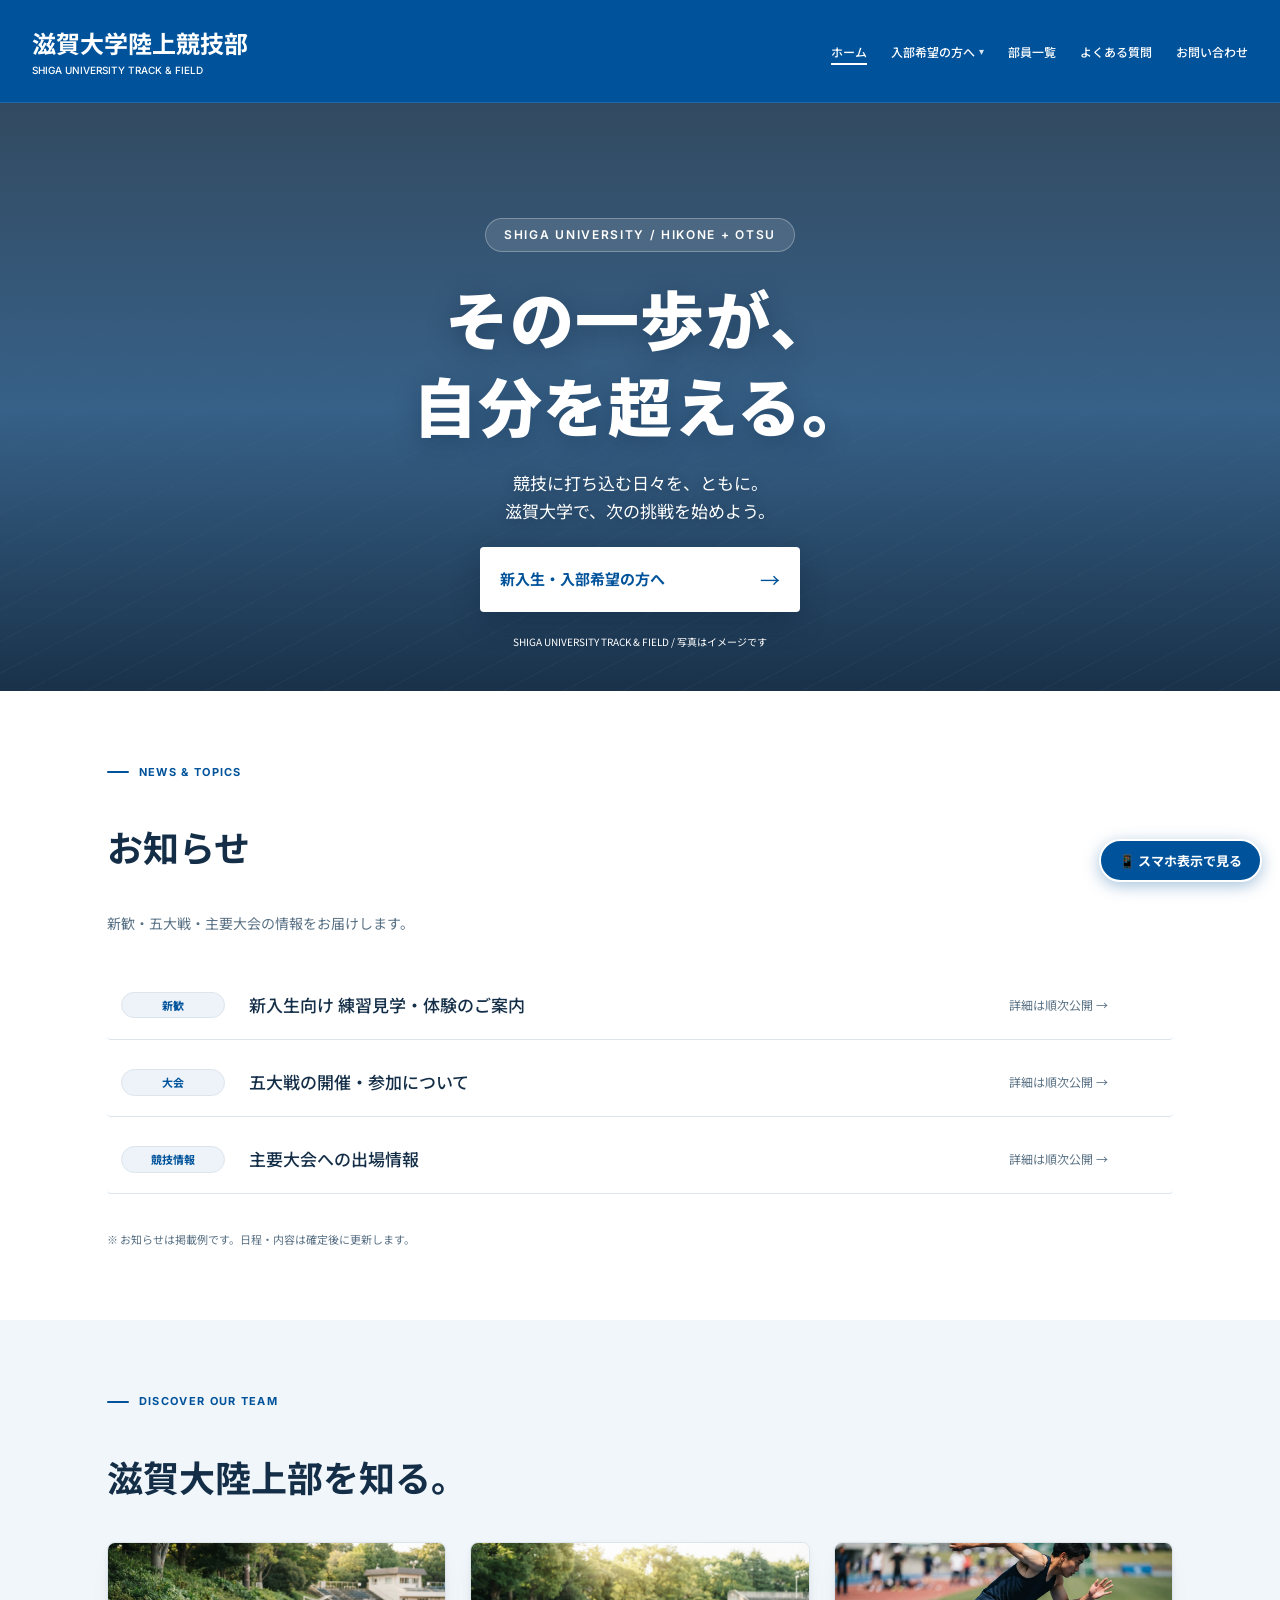
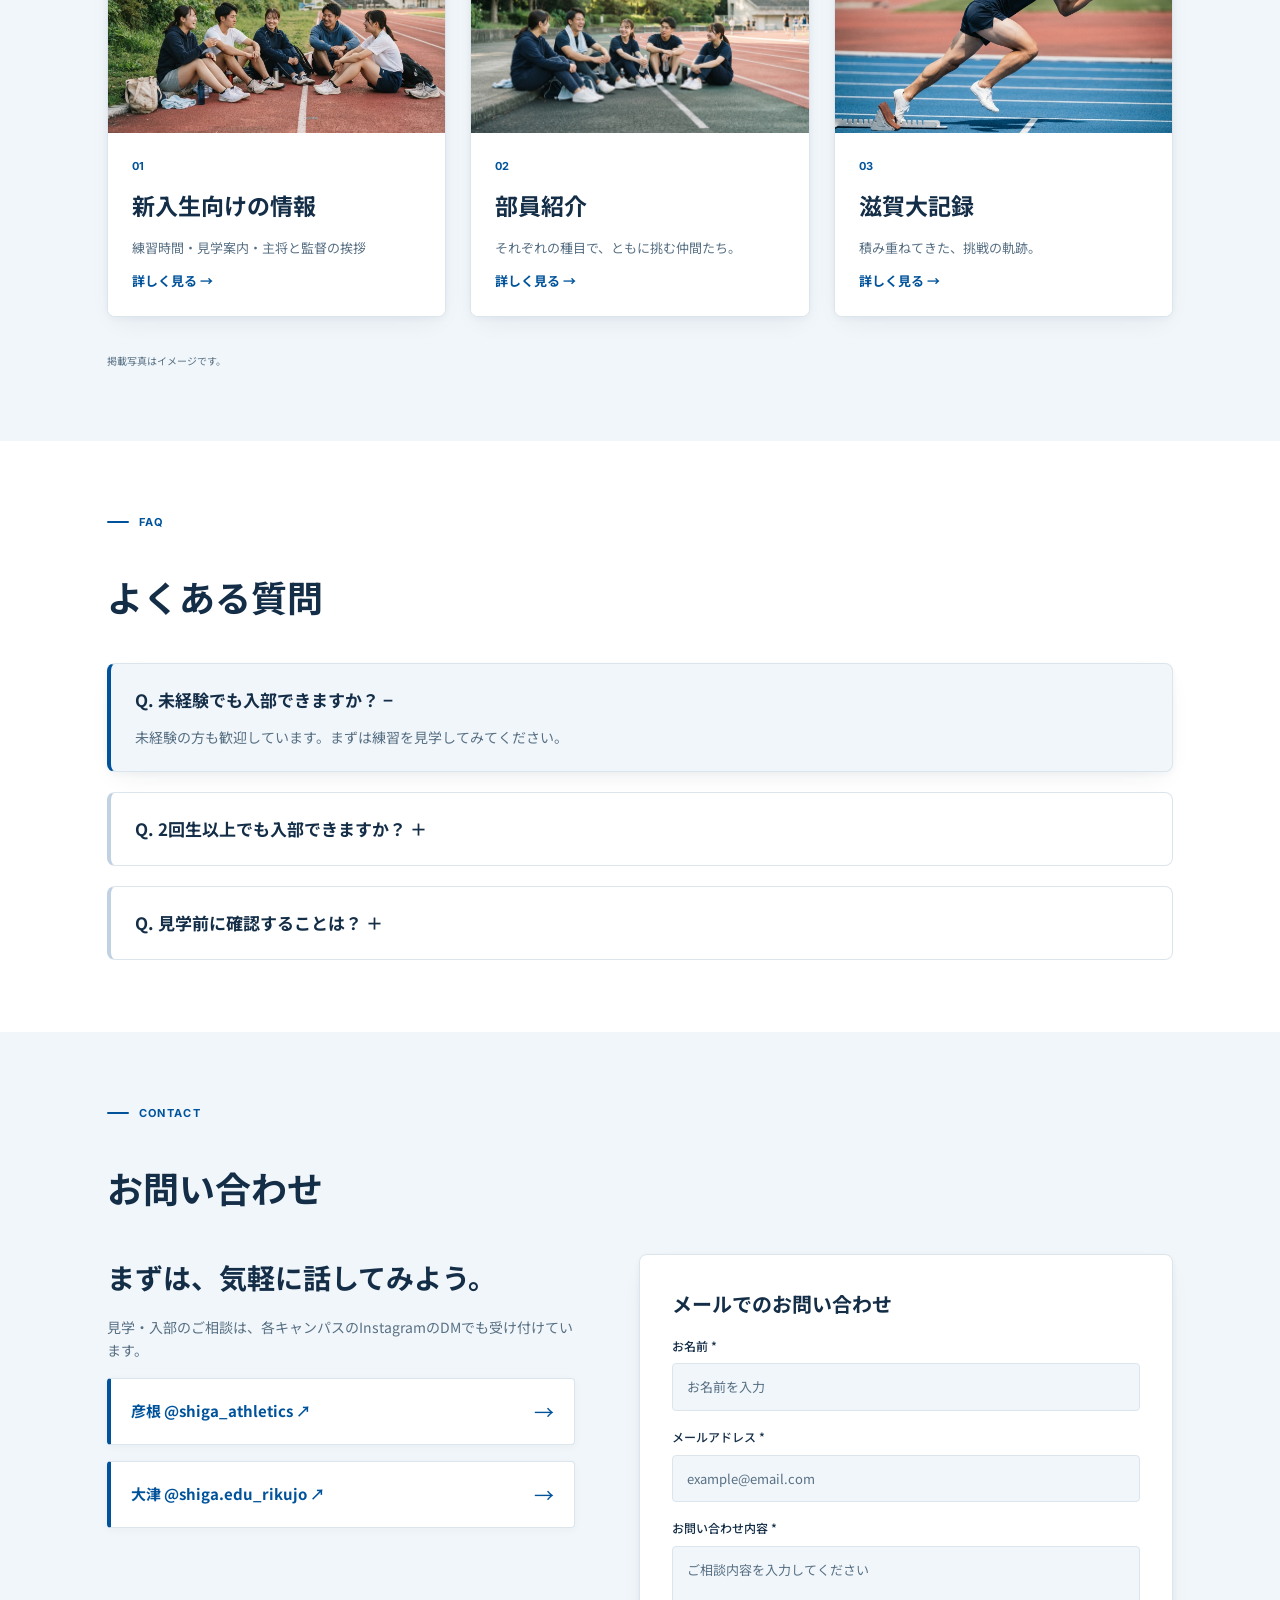
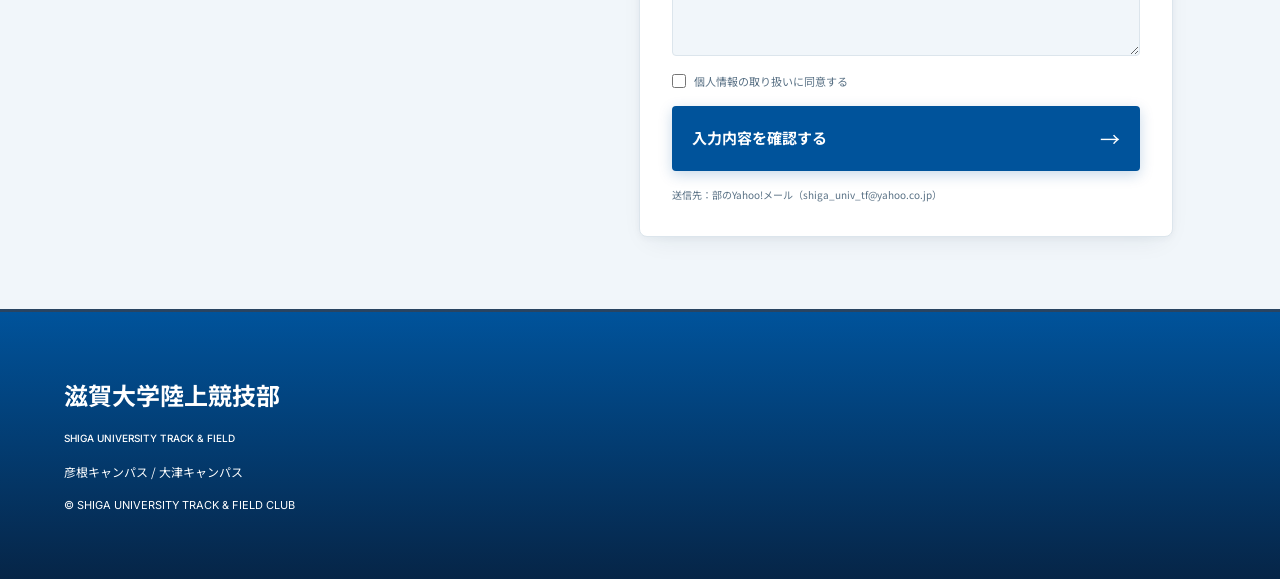
==== commit 163e4f1d: "refactor(html): Figma由来のdata-node-idとコメント内のノードIDを削除 CSS・JSのどこからも参照されていないデザインツールの書き出し痕跡を除去。 表示・挙動への影響" ====
--- a/index.html
+++ b/index.html
@@ -19,40 +19,40 @@
   <a href="#main-content" class="skip-link">メインコンテンツへ移動</a>
   <div class="page-wrapper">
 
-    <!-- ==================== Header (19:3 PC / 19:25 SP) ==================== -->
-    <header class="site-header" data-node-id="19:3">
+    <!-- ==================== Header ==================== -->
+    <header class="site-header">
       <div class="header-inner">
-        <a href="index.html" class="home-link" data-node-id="19:4">
-          <span class="home-link-jp" data-node-id="19:5">滋賀大学陸上競技部</span>
-          <span class="home-link-en" data-node-id="19:6">SHIGA UNIVERSITY TRACK &amp; FIELD</span>
+        <a href="index.html" class="home-link">
+          <span class="home-link-jp">滋賀大学陸上競技部</span>
+          <span class="home-link-en">SHIGA UNIVERSITY TRACK &amp; FIELD</span>
         </a>
 
-        <!-- スマホ用メニューボタン (19:29) -->
+        <!-- スマホ用メニューボタン -->
         <button type="button" id="menu-btn" class="menu-btn" aria-expanded="false" aria-controls="header-nav" aria-label="メニューを開閉">
           <span class="menu-btn-icon" id="menu-btn-icon" aria-hidden="true">☰</span>
           <span class="menu-btn-label" aria-hidden="true">MENU</span>
         </button>
 
-        <!-- ナビゲーション (19:7) -->
-        <nav id="header-nav" class="header-nav" aria-label="メインナビゲーション" data-node-id="19:7">
-          <a href="index.html" aria-current="page" data-node-id="19:8">ホーム</a>
+        <!-- ナビゲーション -->
+        <nav id="header-nav" class="header-nav" aria-label="メインナビゲーション">
+          <a href="index.html" aria-current="page">ホーム</a>
           <div class="nav-dropdown">
-            <a href="recruit.html" class="nav-dropdown-trigger" data-node-id="19:10">入部希望の方へ</a>
+            <a href="recruit.html" class="nav-dropdown-trigger">入部希望の方へ</a>
             <div class="nav-dropdown-menu" aria-label="入部希望の方へ サブメニュー">
               <a href="recruit.html#practice">活動時間・場所</a>
               <a href="recruit.html#greetings">主将・監督メッセージ</a>
             </div>
           </div>
-          <a href="members.html" data-node-id="19:11">部員一覧</a>
-          <a href="#faq" data-node-id="19:12">よくある質問</a>
-          <a href="#contact" data-node-id="19:13">お問い合わせ</a>
+          <a href="members.html">部員一覧</a>
+          <a href="#faq">よくある質問</a>
+          <a href="#contact">お問い合わせ</a>
         </nav>
       </div>
     </header>
 
     <main id="main-content" tabindex="-1">
-      <!-- ==================== Hero (19:14 PC / 19:32 SP) ==================== -->
-      <section class="hero-section" data-node-id="19:14">
+      <!-- ==================== Hero ==================== -->
+      <section class="hero-section">
         <div class="hero-bg" aria-hidden="true">
           <picture>
             <source media="(max-width: 768px)" srcset="assets/hero-sp.png" />
@@ -61,200 +61,200 @@
           <div class="hero-bg-overlay"></div>
         </div>
 
-        <p class="hero-eyebrow" data-node-id="19:154">SHIGA UNIVERSITY / HIKONE + OTSU</p>
-
-        <h1 class="hero-heading" data-node-id="19:155">
+        <p class="hero-eyebrow">SHIGA UNIVERSITY / HIKONE + OTSU</p>
+
+        <h1 class="hero-heading">
           <span class="heading-line">その一歩が、</span>
           <span class="heading-line">自分を超える。</span>
         </h1>
 
-        <div class="hero-lead" data-node-id="19:156">
+        <div class="hero-lead">
           <p>競技に打ち込む日々を、ともに。</p>
           <p>滋賀大学で、次の挑戦を始めよう。</p>
         </div>
 
-        <a href="recruit.html" class="hero-cta" data-node-id="19:157">
-          <span class="hero-cta-label" data-node-id="19:158">新入生・入部希望の方へ</span>
-          <span class="hero-cta-arrow" aria-hidden="true" data-node-id="19:159">→</span>
+        <a href="recruit.html" class="hero-cta">
+          <span class="hero-cta-label">新入生・入部希望の方へ</span>
+          <span class="hero-cta-arrow" aria-hidden="true">→</span>
         </a>
 
-        <p class="hero-note" data-node-id="19:160">SHIGA UNIVERSITY TRACK &amp; FIELD / 写真はイメージです</p>
-      </section>
-
-      <!-- ==================== News (19:15 PC / 19:33 SP) ==================== -->
-      <section id="news" class="top-section top-section--white" data-node-id="19:15">
-        <p class="section-eyebrow" data-node-id="19:161">NEWS &amp; TOPICS</p>
-        <h2 class="section-heading" data-node-id="19:162">お知らせ</h2>
-        <p class="section-sublead" data-node-id="19:163">新歓・五大戦・主要大会の情報をお届けします。</p>
+        <p class="hero-note">SHIGA UNIVERSITY TRACK &amp; FIELD / 写真はイメージです</p>
+      </section>
+
+      <!-- ==================== News ==================== -->
+      <section id="news" class="top-section top-section--white">
+        <p class="section-eyebrow">NEWS &amp; TOPICS</p>
+        <h2 class="section-heading">お知らせ</h2>
+        <p class="section-sublead">新歓・五大戦・主要大会の情報をお届けします。</p>
 
         <div id="top-news-list" class="news-list">
-          <a href="recruit.html" class="news-row" data-node-id="19:164">
-            <span class="news-cat" data-node-id="19:165">新歓</span>
-            <span class="news-title" data-node-id="19:166">新入生向け 練習見学・体験のご案内</span>
-            <span class="news-status" data-node-id="19:167">詳細は順次公開 →</span>
-          </a>
-
-          <a href="recruit.html" class="news-row" data-node-id="19:168">
-            <span class="news-cat" data-node-id="19:169">大会</span>
-            <span class="news-title" data-node-id="19:170">五大戦の開催・参加について</span>
-            <span class="news-status" data-node-id="19:171">詳細は順次公開 →</span>
-          </a>
-
-          <a href="records.html" class="news-row" data-node-id="19:172">
-            <span class="news-cat" data-node-id="19:173">競技情報</span>
-            <span class="news-title" data-node-id="19:174">主要大会への出場情報</span>
-            <span class="news-status" data-node-id="19:175">詳細は順次公開 →</span>
-          </a>
-        </div>
-
-        <p class="news-footnote" data-node-id="19:176">※ お知らせは掲載例です。日程・内容は確定後に更新します。</p>
-      </section>
-
-      <!-- ==================== Explore (19:16 PC / 19:34 SP) ==================== -->
-      <section id="explore" class="top-section top-section--pale" data-node-id="19:16">
-        <p class="section-eyebrow" data-node-id="19:177">DISCOVER OUR TEAM</p>
-        <h2 class="section-heading" data-node-id="19:178">滋賀大陸上部を知る。</h2>
-
-        <div class="explore-grid" data-node-id="19:179">
+          <a href="recruit.html" class="news-row">
+            <span class="news-cat">新歓</span>
+            <span class="news-title">新入生向け 練習見学・体験のご案内</span>
+            <span class="news-status">詳細は順次公開 →</span>
+          </a>
+
+          <a href="recruit.html" class="news-row">
+            <span class="news-cat">大会</span>
+            <span class="news-title">五大戦の開催・参加について</span>
+            <span class="news-status">詳細は順次公開 →</span>
+          </a>
+
+          <a href="records.html" class="news-row">
+            <span class="news-cat">競技情報</span>
+            <span class="news-title">主要大会への出場情報</span>
+            <span class="news-status">詳細は順次公開 →</span>
+          </a>
+        </div>
+
+        <p class="news-footnote">※ お知らせは掲載例です。日程・内容は確定後に更新します。</p>
+      </section>
+
+      <!-- ==================== Explore ==================== -->
+      <section id="explore" class="top-section top-section--pale">
+        <p class="section-eyebrow">DISCOVER OUR TEAM</p>
+        <h2 class="section-heading">滋賀大陸上部を知る。</h2>
+
+        <div class="explore-grid">
           <!-- 01 新入生向けの情報 -->
-          <a href="recruit.html" class="explore-card" data-node-id="19:180">
-            <div class="explore-card-img-wrap" data-node-id="19:181">
+          <a href="recruit.html" class="explore-card">
+            <div class="explore-card-img-wrap">
               <img src="assets/explore-01.png" alt="新入生向けの情報（イメージ）" loading="lazy" decoding="async" />
             </div>
-            <div class="explore-card-body" data-node-id="19:182">
-              <span class="explore-card-num" data-node-id="19:183">01</span>
-              <h3 class="explore-card-title" data-node-id="19:184">新入生向けの情報</h3>
-              <p class="explore-card-desc" data-node-id="19:185">練習時間・見学案内・主将と監督の挨拶</p>
-              <span class="explore-card-link" data-node-id="19:186">詳しく見る <span aria-hidden="true">→</span></span>
+            <div class="explore-card-body">
+              <span class="explore-card-num">01</span>
+              <h3 class="explore-card-title">新入生向けの情報</h3>
+              <p class="explore-card-desc">練習時間・見学案内・主将と監督の挨拶</p>
+              <span class="explore-card-link">詳しく見る <span aria-hidden="true">→</span></span>
             </div>
           </a>
 
           <!-- 02 部員紹介 -->
-          <a href="members.html" class="explore-card" data-node-id="19:187">
-            <div class="explore-card-img-wrap" data-node-id="19:188">
+          <a href="members.html" class="explore-card">
+            <div class="explore-card-img-wrap">
               <img src="assets/explore-02.png" alt="部員紹介（イメージ）" loading="lazy" decoding="async" />
             </div>
-            <div class="explore-card-body" data-node-id="19:189">
-              <span class="explore-card-num" data-node-id="19:190">02</span>
-              <h3 class="explore-card-title" data-node-id="19:191">部員紹介</h3>
-              <p class="explore-card-desc" data-node-id="19:192">それぞれの種目で、ともに挑む仲間たち。</p>
-              <span class="explore-card-link" data-node-id="19:193">詳しく見る <span aria-hidden="true">→</span></span>
+            <div class="explore-card-body">
+              <span class="explore-card-num">02</span>
+              <h3 class="explore-card-title">部員紹介</h3>
+              <p class="explore-card-desc">それぞれの種目で、ともに挑む仲間たち。</p>
+              <span class="explore-card-link">詳しく見る <span aria-hidden="true">→</span></span>
             </div>
           </a>
 
           <!-- 03 滋賀大記録 -->
-          <a href="records.html" class="explore-card" data-node-id="19:194">
-            <div class="explore-card-img-wrap" data-node-id="19:195">
+          <a href="records.html" class="explore-card">
+            <div class="explore-card-img-wrap">
               <img src="assets/explore-03.png" alt="滋賀大記録（イメージ）" loading="lazy" decoding="async" />
             </div>
-            <div class="explore-card-body" data-node-id="19:196">
-              <span class="explore-card-num" data-node-id="19:197">03</span>
-              <h3 class="explore-card-title" data-node-id="19:198">滋賀大記録</h3>
-              <p class="explore-card-desc" data-node-id="19:199">積み重ねてきた、挑戦の軌跡。</p>
-              <span class="explore-card-link" data-node-id="19:200">詳しく見る <span aria-hidden="true">→</span></span>
-            </div>
-          </a>
-        </div>
-
-        <p class="explore-footnote" data-node-id="19:201">掲載写真はイメージです。</p>
-      </section>
-
-      <!-- ==================== FAQ (19:17 PC / 19:35 SP) ==================== -->
-      <section id="faq" class="top-section top-section--white" data-node-id="19:17">
-        <p class="section-eyebrow" data-node-id="19:202">FAQ</p>
-        <h2 class="section-heading" data-node-id="19:203">よくある質問</h2>
+            <div class="explore-card-body">
+              <span class="explore-card-num">03</span>
+              <h3 class="explore-card-title">滋賀大記録</h3>
+              <p class="explore-card-desc">積み重ねてきた、挑戦の軌跡。</p>
+              <span class="explore-card-link">詳しく見る <span aria-hidden="true">→</span></span>
+            </div>
+          </a>
+        </div>
+
+        <p class="explore-footnote">掲載写真はイメージです。</p>
+      </section>
+
+      <!-- ==================== FAQ ==================== -->
+      <section id="faq" class="top-section top-section--white">
+        <p class="section-eyebrow">FAQ</p>
+        <h2 class="section-heading">よくある質問</h2>
 
         <div class="faq-stack">
           <!-- 質問 1（初期状態：開） -->
-          <div class="faq-box is-open" data-faq-box data-node-id="19:204">
+          <div class="faq-box is-open" data-faq-box>
             <button type="button" class="faq-trigger" aria-expanded="true" aria-controls="faq-ans-1" data-faq-question="Q.  未経験でも入部できますか？"
-              data-node-id="19:205">Q. 未経験でも入部できますか？ −</button>
-            <p id="faq-ans-1" class="faq-answer" data-node-id="19:206">未経験の方も歓迎しています。まずは練習を見学してみてください。</p>
+             >Q. 未経験でも入部できますか？ −</button>
+            <p id="faq-ans-1" class="faq-answer">未経験の方も歓迎しています。まずは練習を見学してみてください。</p>
           </div>
 
           <!-- 質問 2（初期状態：閉） -->
-          <div class="faq-box" data-faq-box data-node-id="19:207">
+          <div class="faq-box" data-faq-box>
             <button type="button" class="faq-trigger" aria-expanded="false" aria-controls="faq-ans-2" data-faq-question="Q.  2回生以上でも入部できますか？"
-              data-node-id="19:208">Q. 2回生以上でも入部できますか？ ＋</button>
+             >Q. 2回生以上でも入部できますか？ ＋</button>
             <p id="faq-ans-2" class="faq-answer" hidden="until-found">2回生以上の方も歓迎しています。学年を問わず、いつでも見学・入部のご相談を受け付けています。</p>
           </div>
 
           <!-- 質問 3（初期状態：閉） -->
-          <div class="faq-box" data-faq-box data-node-id="19:209">
+          <div class="faq-box" data-faq-box>
             <button type="button" class="faq-trigger" aria-expanded="false" aria-controls="faq-ans-3" data-faq-question="Q.  見学前に確認することは？"
-              data-node-id="19:210">Q. 見学前に確認することは？ ＋</button>
+             >Q. 見学前に確認することは？ ＋</button>
             <p id="faq-ans-3" class="faq-answer" hidden="until-found">新入生向けの情報ページで各キャンパスの練習時間・場所をご確認のうえ、InstagramのDMまたは下記フォームからお気軽にご連絡ください。</p>
           </div>
         </div>
       </section>
 
-      <!-- ==================== Contact (19:18 PC / 19:36 SP) ==================== -->
-      <section id="contact" class="top-section top-section--pale" data-node-id="19:18">
-        <p class="section-eyebrow" data-node-id="19:211">CONTACT</p>
-        <h2 class="section-heading" data-node-id="19:212">お問い合わせ</h2>
-
-        <div class="contact-columns" data-node-id="19:213">
-          <!-- 左カラム：Instagramから相談 (19:214) -->
-          <div class="contact-insta-col" data-node-id="19:214">
-            <h3 class="contact-insta-title" data-node-id="19:215">まずは、気軽に話してみよう。</h3>
-            <p class="contact-insta-desc" data-node-id="19:216">見学・入部のご相談は、各キャンパスのInstagramのDMでも受け付けています。</p>
+      <!-- ==================== Contact ==================== -->
+      <section id="contact" class="top-section top-section--pale">
+        <p class="section-eyebrow">CONTACT</p>
+        <h2 class="section-heading">お問い合わせ</h2>
+
+        <div class="contact-columns">
+          <!-- 左カラム：Instagramから相談 -->
+          <div class="contact-insta-col">
+            <h3 class="contact-insta-title">まずは、気軽に話してみよう。</h3>
+            <p class="contact-insta-desc">見学・入部のご相談は、各キャンパスのInstagramのDMでも受け付けています。</p>
 
             <a href="https://www.instagram.com/shiga_athletics/" target="_blank" rel="noopener noreferrer"
-              class="insta-link-btn" data-node-id="19:217">
-              <span class="insta-link-text" data-node-id="19:218">彦根 @shiga_athletics ↗</span>
-              <span class="insta-link-arrow" aria-hidden="true" data-node-id="19:219">→</span>
+              class="insta-link-btn">
+              <span class="insta-link-text">彦根 @shiga_athletics ↗</span>
+              <span class="insta-link-arrow" aria-hidden="true">→</span>
             </a>
 
             <a href="https://www.instagram.com/shiga.edu_rikujo/" target="_blank" rel="noopener noreferrer"
-              class="insta-link-btn" data-node-id="19:220">
-              <span class="insta-link-text" data-node-id="19:221">大津 @shiga.edu_rikujo ↗</span>
-              <span class="insta-link-arrow" aria-hidden="true" data-node-id="19:222">→</span>
+              class="insta-link-btn">
+              <span class="insta-link-text">大津 @shiga.edu_rikujo ↗</span>
+              <span class="insta-link-arrow" aria-hidden="true">→</span>
             </a>
           </div>
 
-          <!-- 右カラム：メールフォーム (19:223) -->
-          <div class="contact-form-col" data-node-id="19:223">
-            <h3 id="contact-form-title" class="contact-form-title" data-node-id="19:224">メールでのお問い合わせ</h3>
+          <!-- 右カラム：メールフォーム -->
+          <div class="contact-form-col">
+            <h3 id="contact-form-title" class="contact-form-title">メールでのお問い合わせ</h3>
 
             <!-- ① 入力フォーム画面 -->
             <form id="contact-form" class="contact-form" aria-labelledby="contact-form-title" novalidate>
-              <div class="form-field" data-node-id="19:225">
-                <label for="contact-name" class="form-label" data-node-id="19:226">お名前 <span aria-hidden="true">*</span></label>
+              <div class="form-field">
+                <label for="contact-name" class="form-label">お名前 <span aria-hidden="true">*</span></label>
                 <input type="text" id="contact-name" name="name" class="form-input" placeholder="お名前を入力"
                   autocomplete="name" enterkeyhint="next" data-error="err-name" aria-invalid="false" required
-                  data-node-id="19:227" />
+                  />
                 <span id="err-name" class="field-error">お名前を入力してください。</span>
               </div>
 
-              <div class="form-field" data-node-id="19:229">
-                <label for="contact-email" class="form-label" data-node-id="19:230">メールアドレス <span aria-hidden="true">*</span></label>
+              <div class="form-field">
+                <label for="contact-email" class="form-label">メールアドレス <span aria-hidden="true">*</span></label>
                 <input type="email" id="contact-email" name="email" class="form-input" placeholder="example@email.com"
                   autocomplete="email" inputmode="email" autocorrect="off" autocapitalize="none" spellcheck="false"
-                  enterkeyhint="next" data-error="err-email" aria-invalid="false" required data-node-id="19:231" />
+                  enterkeyhint="next" data-error="err-email" aria-invalid="false" required />
                 <span id="err-email" class="field-error">有効なメールアドレスを入力してください。</span>
               </div>
 
-              <div class="form-field" data-node-id="19:233">
-                <label for="contact-message" class="form-label" data-node-id="19:234">お問い合わせ内容 <span aria-hidden="true">*</span></label>
+              <div class="form-field">
+                <label for="contact-message" class="form-label">お問い合わせ内容 <span aria-hidden="true">*</span></label>
                 <textarea id="contact-message" name="message" class="form-textarea" placeholder="ご相談内容を入力してください"
-                  data-error="err-message" aria-invalid="false" required data-node-id="19:235"></textarea>
+                  data-error="err-message" aria-invalid="false" required></textarea>
                 <span id="err-message" class="field-error">お問い合わせ内容を入力してください。</span>
               </div>
 
               <div class="form-field">
-                <label class="consent-label" data-node-id="19:237">
+                <label class="consent-label">
                   <input type="checkbox" id="contact-consent" data-error="err-consent" aria-invalid="false" required />
                   <span>個人情報の取り扱いに同意する</span>
                 </label>
                 <span id="err-consent" class="field-error">送信には個人情報の取り扱いへの同意が必要です。</span>
               </div>
 
-              <button type="submit" class="form-submit-btn" data-node-id="19:238">
-                <span class="form-submit-label" data-node-id="19:239">入力内容を確認する</span>
-                <span class="form-submit-arrow" aria-hidden="true" data-node-id="19:240">→</span>
+              <button type="submit" class="form-submit-btn">
+                <span class="form-submit-label">入力内容を確認する</span>
+                <span class="form-submit-arrow" aria-hidden="true">→</span>
               </button>
 
-              <p class="form-dest-note" data-node-id="19:241">送信先：部のYahoo!メール（shiga_univ_tf@yahoo.co.jp）</p>
+              <p class="form-dest-note">送信先：部のYahoo!メール（shiga_univ_tf@yahoo.co.jp）</p>
             </form>
 
             <!-- ② 入力内容の確認画面 -->
@@ -294,13 +294,13 @@
       </section>
     </main>
 
-    <!-- ==================== Footer (19:19 PC / 19:37 SP) ==================== -->
-    <footer class="site-footer" data-node-id="19:19">
+    <!-- ==================== Footer ==================== -->
+    <footer class="site-footer">
       <div class="footer-inner">
-        <p class="footer-title-jp" data-node-id="19:20">滋賀大学陸上競技部</p>
-        <p class="footer-title-en" data-node-id="19:21">SHIGA UNIVERSITY TRACK &amp; FIELD</p>
-        <p class="footer-campus" data-node-id="19:22">彦根キャンパス / 大津キャンパス</p>
-        <p class="footer-copy" data-node-id="19:23">© SHIGA UNIVERSITY TRACK &amp; FIELD CLUB</p>
+        <p class="footer-title-jp">滋賀大学陸上競技部</p>
+        <p class="footer-title-en">SHIGA UNIVERSITY TRACK &amp; FIELD</p>
+        <p class="footer-campus">彦根キャンパス / 大津キャンパス</p>
+        <p class="footer-copy">© SHIGA UNIVERSITY TRACK &amp; FIELD CLUB</p>
       </div>
     </footer>
 
--- a/style.css
+++ b/style.css
@@ -9,8 +9,13 @@
 
 :root {
   interpolate-size: allow-keywords;
+  --in-oklab: ;
+  --in-oklch: ;
   --brand-blue: #00539b;
   --brand-blue-hover: #00437f;
+  --brand-blue-deep: #003a6e;
+  --brand-navy: #062547;
+  --brand-blue-tint: color-mix(in srgb, var(--brand-blue) 7%, var(--white));
   --hero-overlay: rgba(6, 43, 79, 0.58);
   --text-dark: #142e48;
   --text-muted: #587084;
@@ -21,8 +26,19 @@
   --danger-bg: #fff5f5;
   --success: #0f6b3d;
   --success-bg: #edfcf4;
+  --radius-sm: 4px;
+  --radius-md: 8px;
+  --shadow-card: 0 2px 6px rgba(12, 39, 68, 0.04), 0 10px 26px -10px rgba(12, 39, 68, 0.09);
+  --shadow-card-hover: 0 6px 16px rgba(0, 83, 155, 0.10), 0 18px 36px -12px rgba(12, 39, 68, 0.14);
   /* PC画面幅に応じてスムーズに伸縮する左右余白（1440px時に120px） */
   --section-px: clamp(24px, 8.333vw, 160px);
+}
+
+@supports (linear-gradient(in oklab, white, black)) {
+  :root {
+    --in-oklab: in oklab;
+    --in-oklch: in oklch;
+  }
 }
 
 @media (prefers-reduced-motion: no-preference) {
@@ -160,6 +176,9 @@
   position: sticky;
   top: 0;
   z-index: 200;
+  container-type: scroll-state;
+  container-name: site-header;
+  border-bottom: 1px solid rgba(255, 255, 255, 0.12);
 }
 
 .header-inner {
@@ -171,6 +190,14 @@
   gap: 40px;
   padding: 24px 32px;
   line-height: 1.6;
+  transition: background-color 0.25s ease-out, box-shadow 0.25s ease-out;
+}
+
+@container site-header scroll-state(stuck: top) {
+  .header-inner {
+    background-color: var(--brand-blue-hover);
+    box-shadow: 0 8px 24px rgba(4, 24, 48, 0.24);
+  }
 }
 
 .home-link {
@@ -375,16 +402,41 @@
   position: absolute;
   inset: 0;
   background-color: var(--hero-overlay);
+  background-image: linear-gradient(
+    180deg var(--in-oklab),
+    rgba(4, 29, 54, 0.56) 0%,
+    rgba(0, 62, 120, 0.50) 52%,
+    rgba(4, 29, 54, 0.80) 100%
+  );
+}
+
+.hero-bg-overlay::after {
+  content: "";
+  position: absolute;
+  inset: 0;
+  background-image: repeating-linear-gradient(
+    -28deg,
+    rgba(255, 255, 255, 0.04) 0 1px,
+    transparent 1px 28px
+  );
+  mask-image: linear-gradient(180deg, transparent 20%, rgba(0, 0, 0, 0.8) 100%);
 }
 
 .hero-eyebrow {
   position: relative;
   z-index: 1;
+  max-width: 100%;
   font-family: 'Inter', sans-serif;
-  font-weight: 500;
+  font-weight: 600;
   font-size: 12px;
   line-height: 1.65;
+  letter-spacing: 0.14em;
   white-space: pre-wrap;
+  background-color: rgba(255, 255, 255, 0.12);
+  border: 1px solid rgba(255, 255, 255, 0.28);
+  backdrop-filter: blur(4px);
+  padding: 6px 18px;
+  border-radius: 999px;
 }
 
 .hero-heading {
@@ -394,7 +446,9 @@
   font-weight: 900;
   font-size: 64px;
   line-height: 1.35;
+  letter-spacing: 0.02em;
   text-wrap: balance;
+  text-shadow: 0 6px 26px rgba(4, 24, 48, 0.35);
 }
 
 .hero-heading .heading-line,
@@ -409,6 +463,7 @@
   font-weight: 400;
   font-size: 17px;
   line-height: 1.65;
+  text-shadow: 0 2px 12px rgba(4, 24, 48, 0.35);
 }
 
 .hero-lead p {
@@ -422,18 +477,25 @@
   color: var(--brand-blue);
   width: 320px;
   max-width: 100%;
-  padding: 16px;
-  border-radius: 2px;
+  padding: 16px 20px;
+  border-radius: var(--radius-sm);
   display: flex;
   align-items: center;
   gap: 12px;
   text-align: left;
-  transition: transform 0.15s, background-color 0.15s;
+  box-shadow: 0 10px 28px rgba(4, 24, 48, 0.26);
+  transition: transform 0.2s ease-out, background-color 0.2s ease-out, box-shadow 0.2s ease-out;
+  transition-timing-function: linear(0, 0.008, 0.032, 0.072, 0.128, 0.2, 0.288, 0.392, 0.506, 0.619, 0.722, 0.812, 0.885, 0.94, 0.978, 0.999, 1.008, 1.008, 1.005, 1.002, 1);
 }
 
 .hero-cta:hover {
   background-color: var(--bg-pale);
-  transform: translateY(-1px);
+  transform: translateY(-2px);
+  box-shadow: 0 14px 32px rgba(4, 24, 48, 0.34);
+}
+
+.hero-cta:active {
+  transform: translateY(0) scale(0.985);
 }
 
 .hero-cta-label {
@@ -450,6 +512,11 @@
   font-size: 20px;
   line-height: 1.65;
   flex-shrink: 0;
+  transition: transform 0.2s ease-out;
+}
+
+.hero-cta:hover .hero-cta-arrow {
+  transform: translateX(4px);
 }
 
 .hero-note {
@@ -500,7 +567,16 @@
 }
 
 .subpage-section--blue {
+  position: relative;
+  overflow: hidden;
   background-color: var(--brand-blue);
+  background-image:
+    repeating-linear-gradient(
+      -28deg,
+      rgba(255, 255, 255, 0.035) 0 1px,
+      transparent 1px 28px
+    ),
+    linear-gradient(135deg var(--in-oklab), var(--brand-blue) 0%, var(--brand-blue-deep) 100%);
   color: var(--white);
 }
 
@@ -523,8 +599,21 @@
   font-weight: 700;
   font-size: 11px;
   line-height: 1.65;
+  letter-spacing: 0.12em;
   color: var(--brand-blue);
   width: 100%;
+  display: inline-flex;
+  align-items: center;
+  gap: 10px;
+}
+
+.section-eyebrow::before {
+  content: "";
+  width: 22px;
+  height: 2px;
+  background-color: var(--brand-blue);
+  border-radius: 2px;
+  flex-shrink: 0;
 }
 
 .section-heading {
@@ -613,16 +702,24 @@
   width: 100%;
   background-color: var(--brand-blue);
   color: var(--white);
-  padding: 16px;
+  padding: 16px 20px;
+  border-radius: var(--radius-sm);
   display: flex;
   align-items: center;
   gap: 12px;
-  transition: background-color 0.15s, transform 0.15s;
+  box-shadow: 0 4px 14px rgba(0, 83, 155, 0.18);
+  transition: background-color 0.2s ease-out, transform 0.2s ease-out, box-shadow 0.2s ease-out;
+  transition-timing-function: linear(0, 0.008, 0.032, 0.072, 0.128, 0.2, 0.288, 0.392, 0.506, 0.619, 0.722, 0.812, 0.885, 0.94, 0.978, 0.999, 1.008, 1.008, 1.005, 1.002, 1);
 }
 
 .blue-bar-btn:hover {
   background-color: var(--brand-blue-hover);
-  transform: translateY(-1px);
+  transform: translateY(-2px);
+  box-shadow: 0 8px 20px rgba(0, 83, 155, 0.26);
+}
+
+.blue-bar-btn:active {
+  transform: translateY(0) scale(0.985);
 }
 
 .blue-bar-btn-text {
@@ -641,22 +738,35 @@
   font-size: 20px;
   line-height: 1.7;
   flex-shrink: 0;
+  transition: transform 0.2s ease-out;
+}
+
+.blue-bar-btn:hover .blue-bar-btn-arrow {
+  transform: translateX(4px);
 }
 
 .white-bar-btn {
   width: 100%;
   background-color: var(--white);
   color: var(--brand-blue);
-  padding: 16px;
+  padding: 16px 20px;
+  border-radius: var(--radius-sm);
   display: flex;
   align-items: center;
   gap: 12px;
-  transition: background-color 0.15s, transform 0.15s;
+  box-shadow: 0 6px 20px rgba(4, 24, 48, 0.2);
+  transition: background-color 0.2s ease-out, transform 0.2s ease-out, box-shadow 0.2s ease-out;
+  transition-timing-function: linear(0, 0.008, 0.032, 0.072, 0.128, 0.2, 0.288, 0.392, 0.506, 0.619, 0.722, 0.812, 0.885, 0.94, 0.978, 0.999, 1.008, 1.008, 1.005, 1.002, 1);
 }
 
 .white-bar-btn:hover {
   background-color: var(--bg-pale);
-  transform: translateY(-1px);
+  transform: translateY(-2px);
+  box-shadow: 0 10px 26px rgba(4, 24, 48, 0.28);
+}
+
+.white-bar-btn:active {
+  transform: translateY(0) scale(0.985);
 }
 
 .white-bar-btn-text {
@@ -674,6 +784,11 @@
   font-size: 20px;
   line-height: 1.7;
   flex-shrink: 0;
+  transition: transform 0.2s ease-out;
+}
+
+.white-bar-btn:hover .white-bar-btn-arrow {
+  transform: translateX(4px);
 }
 
 /* 青背景CTAセクション (19:58 / 19:96) */
@@ -682,8 +797,21 @@
   font-weight: 700;
   font-size: 11px;
   line-height: 1.65;
+  letter-spacing: 0.12em;
   color: var(--white);
   width: 100%;
+  display: inline-flex;
+  align-items: center;
+  gap: 10px;
+}
+
+.blue-sec-eyebrow::before {
+  content: "";
+  width: 22px;
+  height: 2px;
+  background-color: rgba(255, 255, 255, 0.7);
+  border-radius: 2px;
+  flex-shrink: 0;
 }
 
 .blue-sec-heading {
@@ -730,31 +858,38 @@
   width: 100%;
   display: flex;
   flex-direction: column;
-  gap: 36px;
+  gap: 8px;
 }
 
 .news-row {
   width: 100%;
   background-color: var(--white);
   border-bottom: 1px solid var(--border-light);
-  padding: 18px 0;
-  display: flex;
-  align-items: flex-start;
-  gap: 32px;
-  transition: opacity 0.15s;
+  border-radius: var(--radius-sm);
+  padding: 20px 14px;
+  display: flex;
+  align-items: center;
+  gap: 24px;
+  transition: background-color 0.2s ease-out, transform 0.2s ease-out;
 }
 
 .news-row:hover {
-  opacity: 0.85;
+  background-color: var(--bg-pale);
+  transform: translateX(3px);
 }
 
 .news-cat {
   font-family: 'Noto Sans JP', sans-serif;
   font-weight: 700;
   font-size: 11px;
-  line-height: 1.65;
+  line-height: 1.5;
   color: var(--brand-blue);
-  width: 100px;
+  background-color: var(--brand-blue-tint);
+  border: 1px solid var(--border-light);
+  border-radius: 999px;
+  padding: 4px 12px;
+  min-width: 104px;
+  text-align: center;
   flex-shrink: 0;
 }
 
@@ -799,25 +934,53 @@
 }
 
 .explore-card {
+  position: relative;
   background-color: var(--white);
+  border: 1px solid var(--border-light);
+  border-radius: var(--radius-md);
+  box-shadow: var(--shadow-card);
   display: flex;
   flex-direction: column;
   align-items: flex-start;
   overflow: hidden;
-  transition: transform 0.2s, box-shadow 0.2s;
+  transition: transform 0.25s ease-out, box-shadow 0.25s ease-out, border-color 0.25s ease-out;
+  transition-timing-function: linear(0, 0.008, 0.032, 0.072, 0.128, 0.2, 0.288, 0.392, 0.506, 0.619, 0.722, 0.812, 0.885, 0.94, 0.978, 0.999, 1.008, 1.008, 1.005, 1.002, 1);
+}
+
+.explore-card::after {
+  content: "";
+  position: absolute;
+  left: 0;
+  right: 0;
+  bottom: 0;
+  height: 3px;
+  background-color: var(--brand-blue);
+  transform: scaleX(0);
+  transform-origin: left;
+  transition: transform 0.25s ease-out;
 }
 
 .explore-card:hover {
-  transform: translateY(-3px);
-  box-shadow: 0 8px 24px rgba(20, 46, 72, 0.08);
+  transform: translateY(-4px);
+  border-color: color-mix(in srgb, var(--brand-blue) 35%, var(--border-light));
+  box-shadow: var(--shadow-card-hover);
+}
+
+.explore-card:hover::after {
+  transform: scaleX(1);
+}
+
+.explore-card:active {
+  transform: translateY(-1px) scale(0.99);
 }
 
 .explore-card-img-wrap {
   width: 100%;
-  height: 190px;
+  aspect-ratio: 16 / 9;
   position: relative;
   overflow: hidden;
   flex-shrink: 0;
+  background-color: var(--bg-pale);
 }
 
 .explore-card-img-wrap img {
@@ -825,6 +988,11 @@
   height: 100%;
   object-fit: cover;
   display: block;
+  transition: transform 0.4s ease-out;
+}
+
+.explore-card:hover .explore-card-img-wrap img {
+  transform: scale(1.04);
 }
 
 .explore-card-body {
@@ -835,6 +1003,7 @@
   align-items: flex-start;
   gap: 12px;
   width: 100%;
+  flex: 1 0 auto;
 }
 
 .explore-card-num {
@@ -886,22 +1055,32 @@
   width: 100%;
   display: flex;
   flex-direction: column;
-  gap: 36px;
+  gap: 20px;
 }
 
 .faq-box {
   width: 100%;
   background-color: var(--white);
-  padding: 20px;
+  border: 1px solid var(--border-light);
+  border-left: 4px solid #bfd1e2;
+  border-radius: var(--radius-md);
+  padding: 22px 24px;
   display: flex;
   flex-direction: column;
   align-items: flex-start;
   gap: 0;
-  transition: background-color 0.2s;
+  transition: background-color 0.2s ease-out, border-color 0.2s ease-out, box-shadow 0.2s ease-out;
+}
+
+.faq-box:hover {
+  border-left-color: var(--brand-blue);
+  box-shadow: 0 4px 14px rgba(12, 39, 68, 0.05);
 }
 
 .faq-box.is-open {
   background-color: var(--bg-pale);
+  border-left-color: var(--brand-blue);
+  box-shadow: var(--shadow-card);
   gap: 12px;
 }
 
@@ -975,17 +1154,25 @@
   width: 100%;
   background-color: var(--white);
   color: var(--brand-blue);
-  padding: 16px;
-  border-radius: 2px;
+  border: 1px solid var(--border-light);
+  border-left: 4px solid var(--brand-blue);
+  padding: 16px 20px;
+  border-radius: var(--radius-sm);
   display: flex;
   align-items: center;
   gap: 12px;
-  transition: transform 0.15s, box-shadow 0.15s;
+  box-shadow: 0 2px 8px rgba(12, 39, 68, 0.04);
+  transition: transform 0.2s ease-out, box-shadow 0.2s ease-out, background-color 0.2s ease-out;
 }
 
 .insta-link-btn:hover {
-  transform: translateY(-1px);
-  box-shadow: 0 4px 12px rgba(0, 83, 155, 0.1);
+  background-color: var(--brand-blue-tint);
+  transform: translateY(-2px);
+  box-shadow: 0 8px 18px rgba(0, 83, 155, 0.12);
+}
+
+.insta-link-btn:active {
+  transform: translateY(0) scale(0.985);
 }
 
 .insta-link-text {
@@ -1003,12 +1190,20 @@
   font-size: 20px;
   line-height: 1.65;
   flex-shrink: 0;
+  transition: transform 0.2s ease-out;
+}
+
+.insta-link-btn:hover .insta-link-arrow {
+  transform: translateX(4px);
 }
 
 .contact-form-col {
   flex: 1 0 0;
   min-width: 0;
   background-color: var(--white);
+  border: 1px solid var(--border-light);
+  border-radius: var(--radius-md);
+  box-shadow: var(--shadow-card);
   padding: 32px;
   display: flex;
   flex-direction: column;
@@ -1051,14 +1246,15 @@
 .form-textarea {
   width: 100%;
   background-color: var(--bg-pale);
-  border: 1px solid transparent;
-  padding: 12px;
+  border: 1px solid var(--border-light);
+  border-radius: var(--radius-sm);
+  padding: 12px 14px;
   font-family: 'Noto Sans JP', sans-serif;
   font-weight: 400;
   font-size: 13px;
   line-height: 1.65;
   color: var(--text-dark);
-  transition: border-color 0.15s;
+  transition: border-color 0.15s ease-out, background-color 0.15s ease-out, box-shadow 0.15s ease-out;
 }
 
 .form-input::placeholder,
@@ -1068,7 +1264,9 @@
 
 .form-input:focus,
 .form-textarea:focus {
+  background-color: var(--white);
   border-color: var(--brand-blue);
+  box-shadow: 0 0 0 3px color-mix(in srgb, var(--brand-blue) 14%, transparent);
 }
 
 .form-input:focus-visible,
@@ -1128,18 +1326,25 @@
   background-color: var(--brand-blue);
   color: var(--white);
   border: none;
-  border-radius: 2px;
-  padding: 16px;
+  border-radius: var(--radius-sm);
+  padding: 16px 20px;
   display: flex;
   align-items: center;
   gap: 12px;
   cursor: pointer;
   text-align: left;
-  transition: background-color 0.15s;
+  box-shadow: 0 4px 14px rgba(0, 83, 155, 0.22);
+  transition: background-color 0.2s ease-out, transform 0.2s ease-out, box-shadow 0.2s ease-out;
 }
 
 .form-submit-btn:hover {
   background-color: var(--brand-blue-hover);
+  transform: translateY(-1px);
+  box-shadow: 0 6px 18px rgba(0, 83, 155, 0.28);
+}
+
+.form-submit-btn:active {
+  transform: translateY(0) scale(0.985);
 }
 
 .form-submit-label {
@@ -1156,6 +1361,11 @@
   font-size: 20px;
   line-height: 1.65;
   flex-shrink: 0;
+  transition: transform 0.2s ease-out;
+}
+
+.form-submit-btn:hover .form-submit-arrow {
+  transform: translateX(4px);
 }
 
 .form-dest-note {
@@ -1239,6 +1449,8 @@
   height: 290px;
   position: relative;
   overflow: hidden;
+  border-radius: var(--radius-md);
+  box-shadow: var(--shadow-card);
 }
 
 .recruit-hero-img-wrap picture,
@@ -1272,6 +1484,10 @@
 
 .campus-card {
   background-color: var(--bg-pale);
+  border: 1px solid var(--border-light);
+  border-top: 3px solid var(--brand-blue);
+  border-radius: var(--radius-md);
+  box-shadow: var(--shadow-card);
   padding: 32px;
   display: flex;
   flex-direction: column;
@@ -1341,6 +1557,10 @@
 .events-white-card {
   width: 100%;
   background-color: var(--white);
+  border: 1px solid var(--border-light);
+  border-left: 4px solid var(--brand-blue);
+  border-radius: var(--radius-md);
+  box-shadow: var(--shadow-card);
   padding: 32px;
   display: flex;
   flex-direction: column;
@@ -1379,7 +1599,11 @@
 
 .greeting-card {
   background-color: var(--bg-pale);
-  padding: 24px;
+  border: 1px solid var(--border-light);
+  border-top: 3px solid var(--brand-blue);
+  border-radius: var(--radius-md);
+  box-shadow: var(--shadow-card);
+  padding: 28px;
   display: flex;
   flex-direction: column;
   align-items: flex-start;
@@ -1419,32 +1643,43 @@
   width: 100%;
   display: flex;
   align-items: stretch;
-  gap: 12px;
+  gap: 8px;
+  background-color: var(--bg-pale);
+  border: 1px solid var(--border-light);
+  border-radius: var(--radius-md);
+  padding: 6px;
 }
 
 .grade-tab {
   flex: 1 0 0;
   min-width: 0;
-  background-color: var(--bg-pale);
+  background-color: transparent;
   color: var(--text-dark);
   border: none;
-  padding: 16px;
+  border-radius: 6px;
+  padding: 14px 16px;
   font-family: 'Noto Sans JP', sans-serif;
   font-weight: 700;
   font-size: 15px;
   line-height: 1.65;
   text-align: center;
   cursor: pointer;
-  transition: background-color 0.15s, color 0.15s;
+  transition: background-color 0.2s ease-out, color 0.2s ease-out, transform 0.15s ease-out, box-shadow 0.2s ease-out;
 }
 
 .grade-tab:hover {
-  background-color: #e2edf5;
+  background-color: rgba(255, 255, 255, 0.72);
+  color: var(--brand-blue);
+}
+
+.grade-tab:active {
+  transform: scale(0.98);
 }
 
 .grade-tab.is-active {
   background-color: var(--brand-blue);
   color: var(--white);
+  box-shadow: 0 4px 12px rgba(0, 83, 155, 0.22);
 }
 
 .members-disclaimer {
@@ -1465,26 +1700,71 @@
 
 .member-card {
   background-color: var(--bg-pale);
+  border: 1px solid var(--border-light);
+  border-top: 3px solid var(--brand-blue);
+  border-radius: var(--radius-md);
+  box-shadow: var(--shadow-card);
   padding: 32px;
   display: flex;
   flex-direction: column;
   align-items: flex-start;
   gap: 18px;
   line-height: 1.65;
+  transition: transform 0.25s ease-out, box-shadow 0.25s ease-out;
+}
+
+.member-card:hover {
+  transform: translateY(-2px);
+  box-shadow: var(--shadow-card-hover);
+}
+
+.member-card--manager {
+  border-top-color: var(--brand-navy);
 }
 
 .member-card-top {
   width: 100%;
   display: flex;
-  align-items: flex-start;
+  align-items: center;
   justify-content: space-between;
   gap: 12px;
   color: var(--brand-blue);
   font-weight: 700;
 }
 
+.member-card-tags {
+  flex: 1 0 0;
+  min-inline-size: 0;
+  display: flex;
+  align-items: center;
+  flex-wrap: wrap;
+  gap: 6px 10px;
+}
+
+.member-role-badge {
+  display: inline-flex;
+  align-items: center;
+  font-family: 'Noto Sans JP', sans-serif;
+  font-weight: 700;
+  font-size: 11px;
+  line-height: 1.4;
+  padding: 2px 10px;
+  border-radius: 999px;
+  white-space: nowrap;
+}
+
+.member-role-badge--athlete {
+  background-color: var(--brand-blue);
+  color: var(--white);
+}
+
+.member-role-badge--manager {
+  background-color: var(--white);
+  color: var(--brand-navy);
+  border: 1.5px solid var(--brand-navy);
+}
+
 .member-event-tag {
-  flex: 1 0 0;
   min-width: 0;
   font-family: 'Noto Sans JP', sans-serif;
   font-weight: 700;
@@ -1540,27 +1820,67 @@
 .member-pb-box {
   width: 100%;
   background-color: var(--white);
+  border: 1px solid var(--border-light);
+  border-left: 3px solid var(--brand-blue);
+  border-radius: var(--radius-sm);
   padding: 16px;
   display: flex;
   flex-direction: column;
   align-items: flex-start;
-  gap: 4px;
+  gap: 10px;
 }
 
 .member-pb-label {
   font-family: 'Inter', sans-serif;
   font-weight: 700;
   font-size: 10px;
+  letter-spacing: 0.08em;
   color: var(--brand-blue);
   width: 100%;
 }
 
+.member-pb-list {
+  width: 100%;
+  display: flex;
+  flex-direction: column;
+  gap: 10px;
+}
+
+.member-pb-item {
+  width: 100%;
+  display: flex;
+  align-items: baseline;
+  justify-content: space-between;
+  gap: 6px 14px;
+  flex-wrap: wrap;
+}
+
+.member-pb-item + .member-pb-item {
+  padding-top: 10px;
+  border-top: 1px dashed var(--border-light);
+}
+
+.member-pb-event {
+  font-family: 'Noto Sans JP', 'Inter', sans-serif;
+  font-weight: 700;
+  font-size: 13px;
+  line-height: 1.5;
+  color: var(--brand-blue);
+  background-color: var(--brand-blue-tint);
+  border: 1px solid var(--border-light);
+  border-radius: var(--radius-sm);
+  padding: 2px 10px;
+  min-inline-size: 0;
+}
+
 .member-pb-value {
   font-family: 'Noto Sans JP', sans-serif;
   font-weight: 700;
-  font-size: 30px;
+  font-size: 24px;
+  line-height: 1.35;
   color: var(--text-dark);
-  width: 100%;
+  margin: 0;
+  min-inline-size: 0;
   font-variant-numeric: tabular-nums;
 }
 
@@ -1570,6 +1890,7 @@
   font-size: 14px;
   color: var(--text-dark);
   width: 100%;
+  margin-block-start: auto;
 }
 
 /* ==========================================================================
@@ -1580,31 +1901,42 @@
   display: flex;
   align-items: stretch;
   gap: 8px;
+  background-color: var(--bg-pale);
+  border: 1px solid var(--border-light);
+  border-radius: var(--radius-md);
+  padding: 6px;
 }
 
 .record-cat-tab {
   flex: 1 0 0;
   min-width: 0;
-  background-color: var(--bg-pale);
+  background-color: transparent;
   color: var(--text-dark);
   border: none;
-  padding: 16px;
+  border-radius: 6px;
+  padding: 14px 16px;
   font-family: 'Noto Sans JP', sans-serif;
   font-weight: 700;
   font-size: 14px;
   line-height: 1.65;
   text-align: center;
   cursor: pointer;
-  transition: background-color 0.15s, color 0.15s;
+  transition: background-color 0.2s ease-out, color 0.2s ease-out, transform 0.15s ease-out, box-shadow 0.2s ease-out;
 }
 
 .record-cat-tab:hover {
-  background-color: #e2edf5;
+  background-color: rgba(255, 255, 255, 0.72);
+  color: var(--brand-blue);
+}
+
+.record-cat-tab:active {
+  transform: scale(0.98);
 }
 
 .record-cat-tab.is-active {
   background-color: var(--brand-blue);
   color: var(--white);
+  box-shadow: 0 4px 12px rgba(0, 83, 155, 0.22);
 }
 
 .records-cat-heading {
@@ -1640,6 +1972,10 @@
 .records-col {
   width: 100%;
   background-color: var(--white);
+  border: 1px solid var(--border-light);
+  border-radius: var(--radius-md);
+  box-shadow: var(--shadow-card);
+  overflow: hidden;
   display: flex;
   flex-direction: column;
 }
@@ -1647,6 +1983,7 @@
 .records-col-head {
   width: 100%;
   background-color: var(--brand-blue);
+  background-image: linear-gradient(135deg var(--in-oklab), var(--brand-blue) 0%, var(--brand-blue-deep) 100%);
   color: var(--white);
   padding: 20px;
   display: flex;
@@ -1722,12 +2059,16 @@
   gap: 12px;
   text-align: left;
   cursor: pointer;
-  transition: background-color 0.15s;
+  transition: background-color 0.15s ease-out, box-shadow 0.15s ease-out;
 }
 
 .record-row-btn:hover,
 .record-row-btn.is-selected {
   background-color: var(--bg-pale);
+}
+
+.record-row-btn.is-selected {
+  box-shadow: inset 4px 0 0 var(--brand-blue);
 }
 
 .record-row-event {
@@ -1800,6 +2141,10 @@
 .record-detail-card {
   width: 100%;
   background-color: var(--white);
+  border: 1px solid var(--border-light);
+  border-left: 5px solid var(--brand-blue);
+  border-radius: var(--radius-md);
+  box-shadow: var(--shadow-card);
   padding: 40px;
   display: flex;
   flex-direction: column;
@@ -1873,6 +2218,8 @@
    ========================================================================== */
 .site-footer {
   background-color: var(--brand-blue);
+  background-image: linear-gradient(180deg var(--in-oklab), var(--brand-blue) 0%, var(--brand-navy) 100%);
+  border-top: 3px solid rgba(255, 255, 255, 0.14);
   color: var(--white);
   width: 100%;
 }
@@ -2547,16 +2894,24 @@
 
   /* News SP (19:33) */
   .news-list {
-    gap: 24px;
+    gap: 10px;
   }
 
   .news-row {
     flex-direction: column;
+    align-items: flex-start;
     gap: 8px;
-    padding: 18px 0;
-  }
-
-  .news-cat,
+    padding: 16px 12px;
+  }
+
+  .news-row:hover {
+    transform: none;
+  }
+
+  .news-cat {
+    width: fit-content;
+  }
+
   .news-status {
     width: 100%;
   }
@@ -2573,7 +2928,7 @@
   }
 
   .explore-card-img-wrap {
-    height: 176px;
+    aspect-ratio: 16 / 9;
   }
 
   .explore-card-title {
@@ -2672,10 +3027,11 @@
   /* Members SP (19:102) */
   .grade-tabs {
     gap: 4px;
+    padding: 4px;
   }
 
   .grade-tab {
-    padding: 8px;
+    padding: 8px 4px;
     font-size: 11px;
   }
 
@@ -2692,17 +3048,22 @@
     font-size: 28px;
   }
 
+  .member-pb-event {
+    font-size: 12px;
+  }
+
   .member-pb-value {
-    font-size: 24px;
+    font-size: 20px;
   }
 
   /* Records SP (19:138) */
   .record-cat-tabs {
-    gap: 8px;
+    gap: 4px;
+    padding: 4px;
   }
 
   .record-cat-tab {
-    padding: 8px;
+    padding: 8px 4px;
     font-size: 10px;
   }
 
@@ -2765,3 +3126,12 @@
     font-size: 9px;
   }
 }
+
+@media (prefers-reduced-motion: reduce) {
+  *,
+  *::before,
+  *::after {
+    transition-duration: 0.01ms !important;
+    animation-duration: 0.01ms !important;
+  }
+}
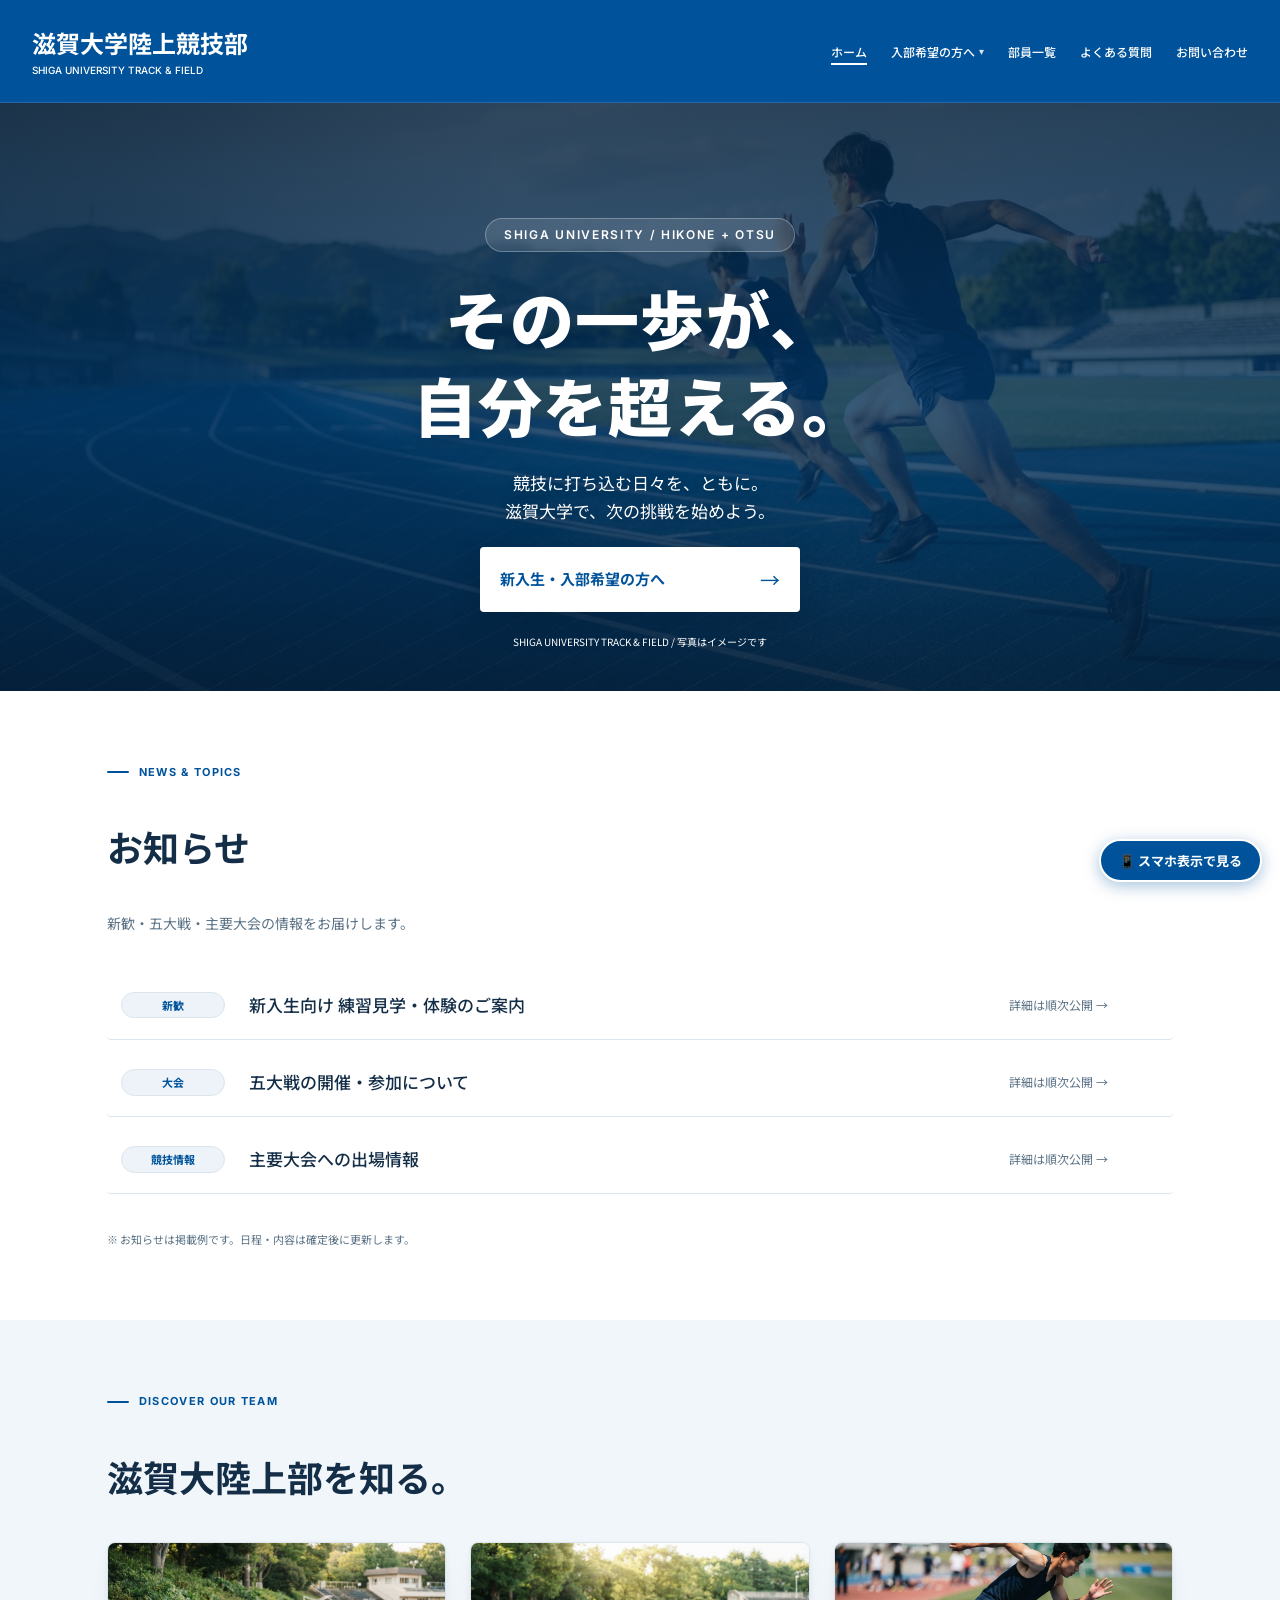
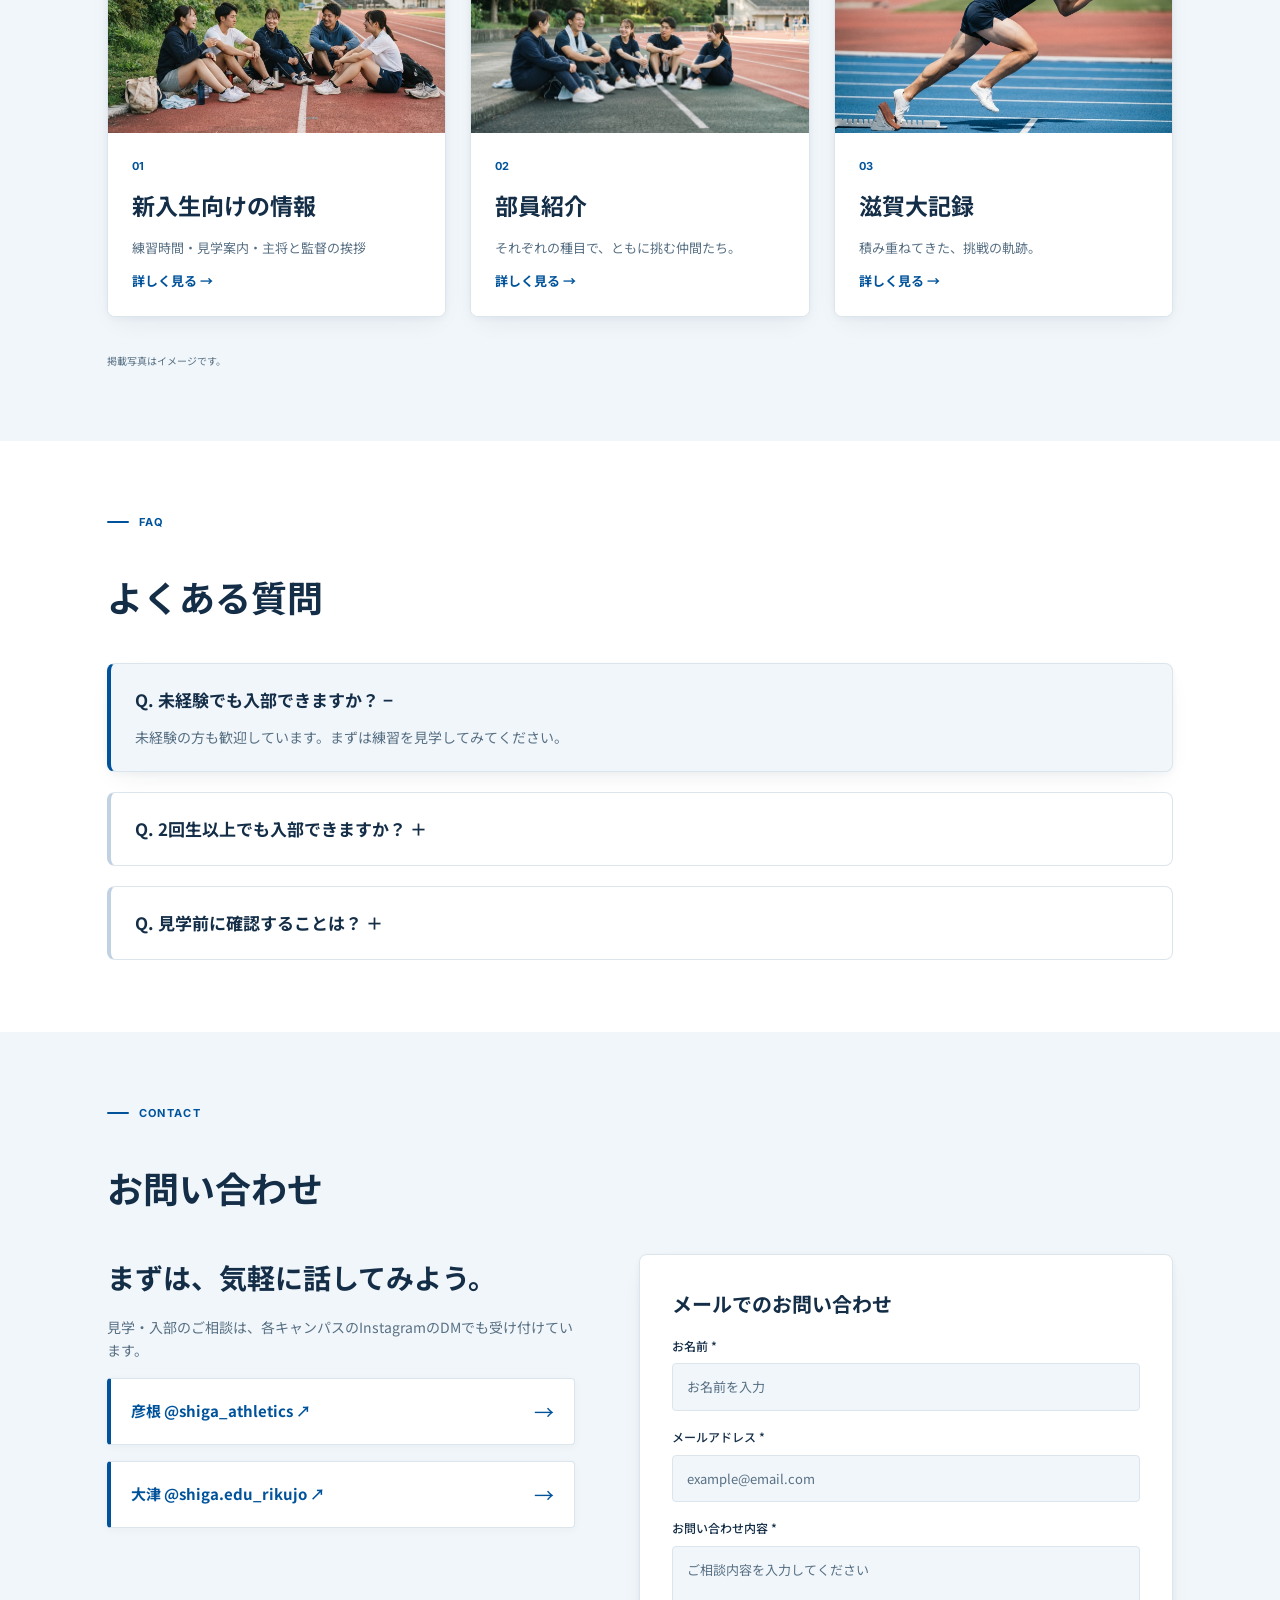
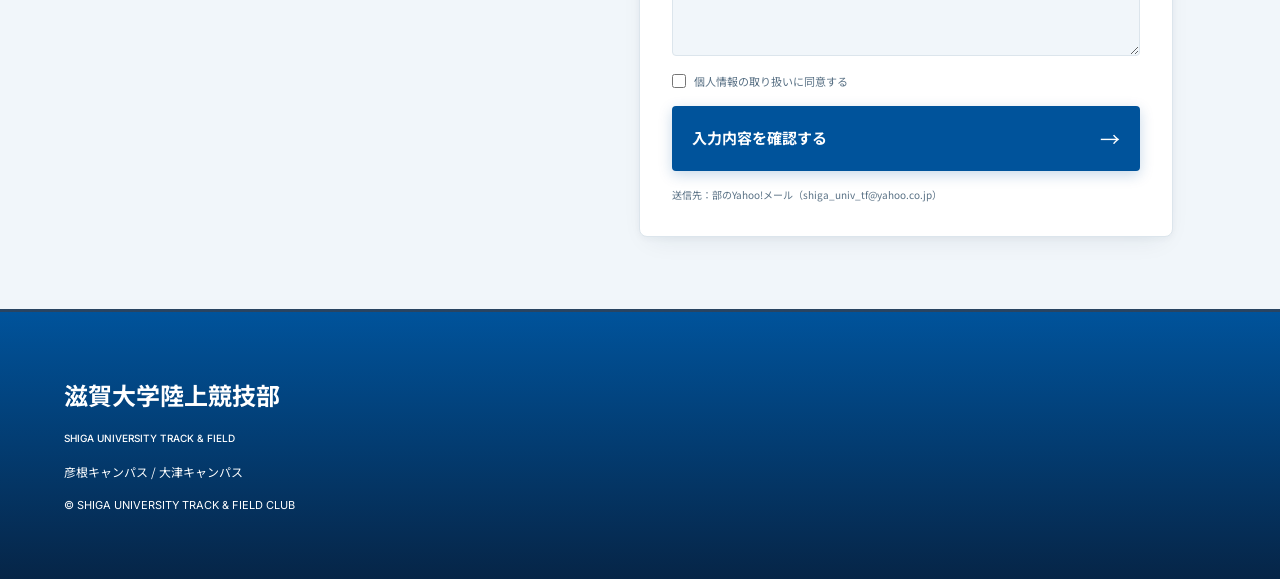
==== commit a4b26a1b: "refactor(html): ページ間の不揃いとJSで上書きされるマークアップを整理 - index.html の確認画面のインラインstyleを style.css のクラスへ移動 - スマホプレ" ====
--- a/index.html
+++ b/index.html
@@ -259,7 +259,7 @@
 
             <!-- ② 入力内容の確認画面 -->
             <div id="form-confirm-view" class="form-confirm-view" aria-live="polite">
-              <p id="form-confirm-heading" tabindex="-1" style="font-size: 13px; color: var(--text-muted);">以下の内容で送信します。よろしければ「送信する」を押してください。</p>
+              <p id="form-confirm-heading" class="confirm-lead" tabindex="-1">以下の内容で送信します。よろしければ「送信する」を押してください。</p>
               <div class="confirm-box">
                 <div class="confirm-item">
                   <strong>お名前</strong>
@@ -271,12 +271,12 @@
                 </div>
                 <div class="confirm-item">
                   <strong>お問い合わせ内容</strong>
-                  <span id="confirm-message-val" style="white-space: pre-wrap;"></span>
+                  <span id="confirm-message-val" class="confirm-item-multiline"></span>
                 </div>
               </div>
               <div class="confirm-actions">
                 <button type="button" id="btn-back-edit" class="btn-secondary">修正する</button>
-                <button type="button" id="btn-send-final" class="form-submit-btn" style="flex: 1;">
+                <button type="button" id="btn-send-final" class="form-submit-btn">
                   <span class="form-submit-label">送信する</span>
                   <span class="form-submit-arrow" aria-hidden="true">→</span>
                 </button>
@@ -310,15 +310,8 @@
   <button type="button" id="mobile-preview-btn" class="mobile-preview-fab" title="スマホ版（iPhone実画面サイズ）での見え方を確認します">
     <span aria-hidden="true">📱</span> スマホ表示で見る
   </button>
-  <dialog id="mobile-preview-modal" class="mobile-preview-modal" aria-label="スマホ表示プレビュー" closedby="any">
-    <div class="mobile-preview-toolbar">
-      <span>📱 スマホ版プレビュー（390px幅）</span>
-      <button type="button" id="mobile-preview-close" class="mobile-preview-close">✕ PC表示に戻る</button>
-    </div>
-    <div class="mobile-device-frame">
-      <iframe id="mobile-preview-iframe" title="スマホ表示プレビュー"></iframe>
-    </div>
-  </dialog>
+  <!-- 中身は app.js が iPhone 実機プレビューとして生成する -->
+  <dialog id="mobile-preview-modal" class="mobile-preview-modal" aria-label="スマホ表示プレビュー" closedby="any"></dialog>
 
   <script src="data.js"></script>
   <script src="app.js"></script>
--- a/style.css
+++ b/style.css
@@ -1398,6 +1398,11 @@
   font-size: 13px;
 }
 
+.confirm-lead {
+  font-size: 13px;
+  color: var(--text-muted);
+}
+
 .confirm-item strong {
   display: block;
   font-size: 11px;
@@ -1405,10 +1410,18 @@
   margin-bottom: 2px;
 }
 
+.confirm-item-multiline {
+  white-space: pre-wrap;
+}
+
 .confirm-actions {
   display: flex;
   gap: 12px;
   width: 100%;
+}
+
+.confirm-actions .form-submit-btn {
+  flex: 1;
 }
 
 .btn-secondary {
